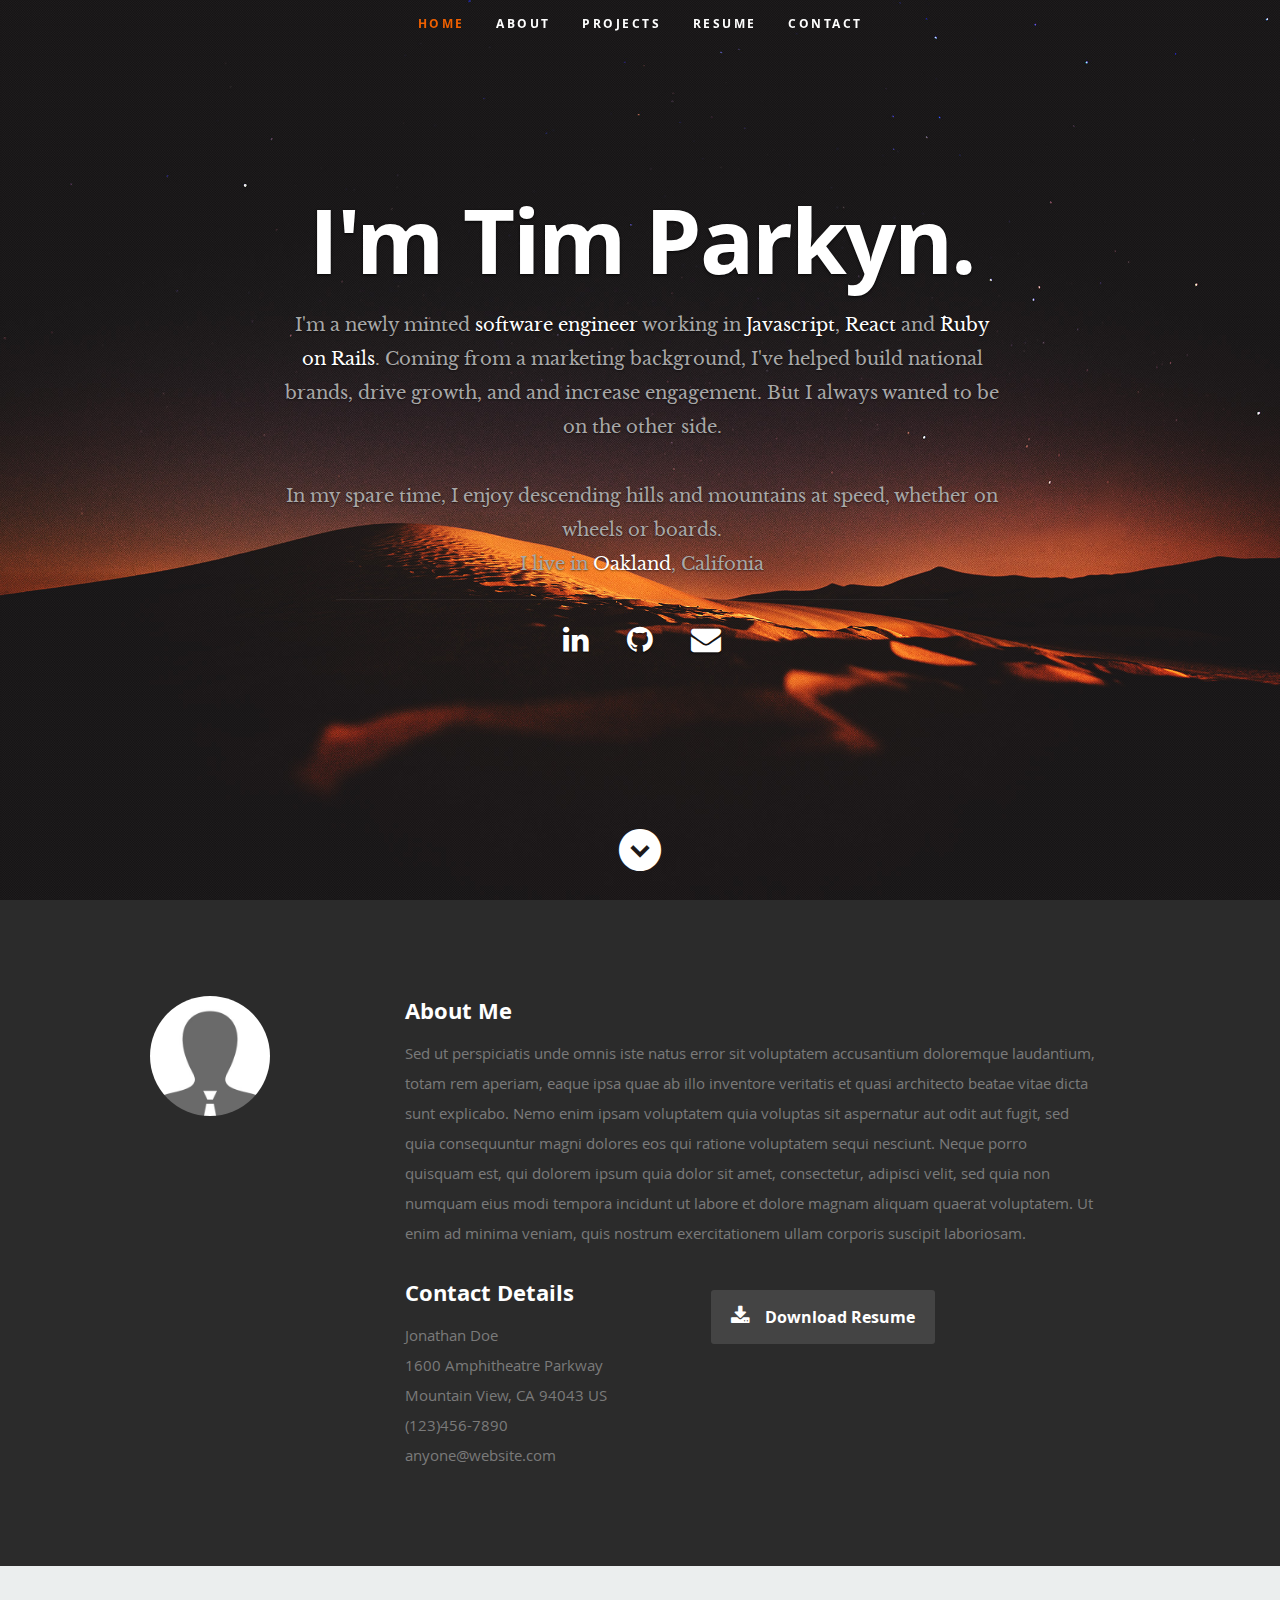
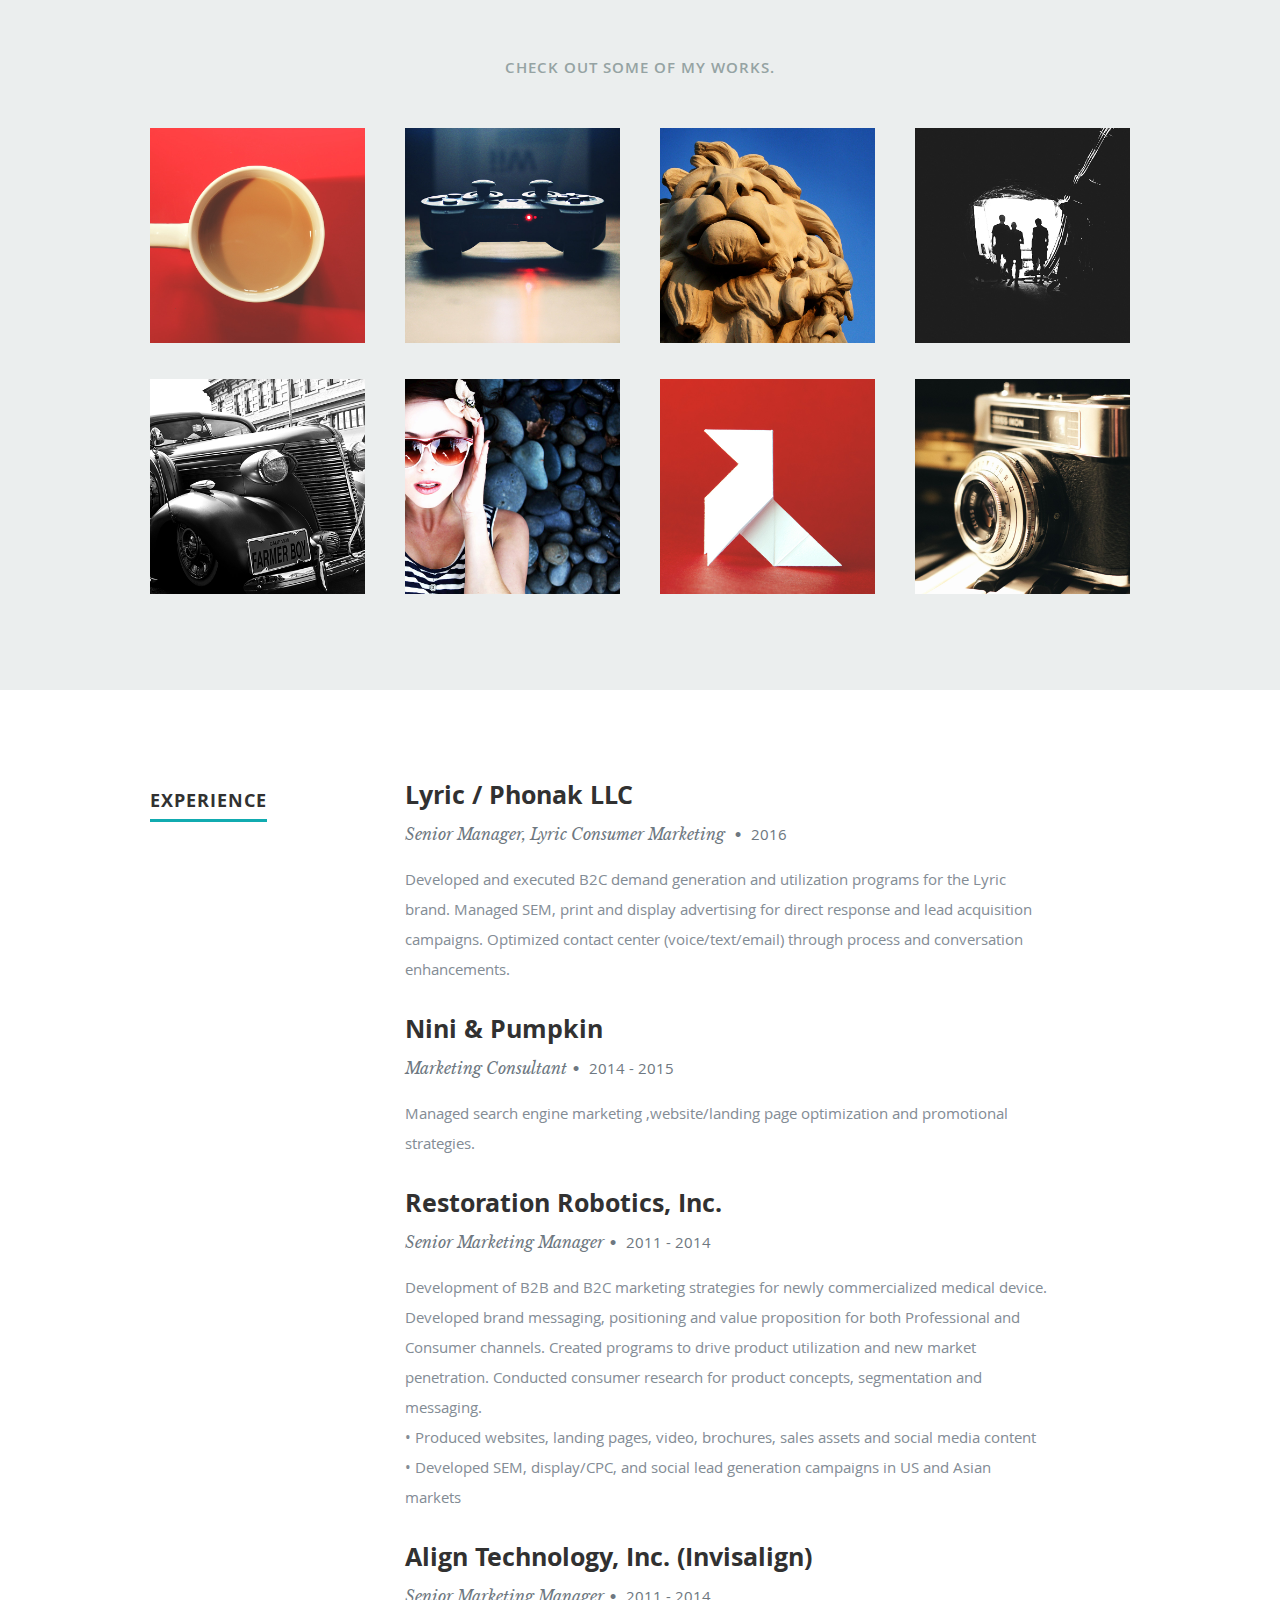
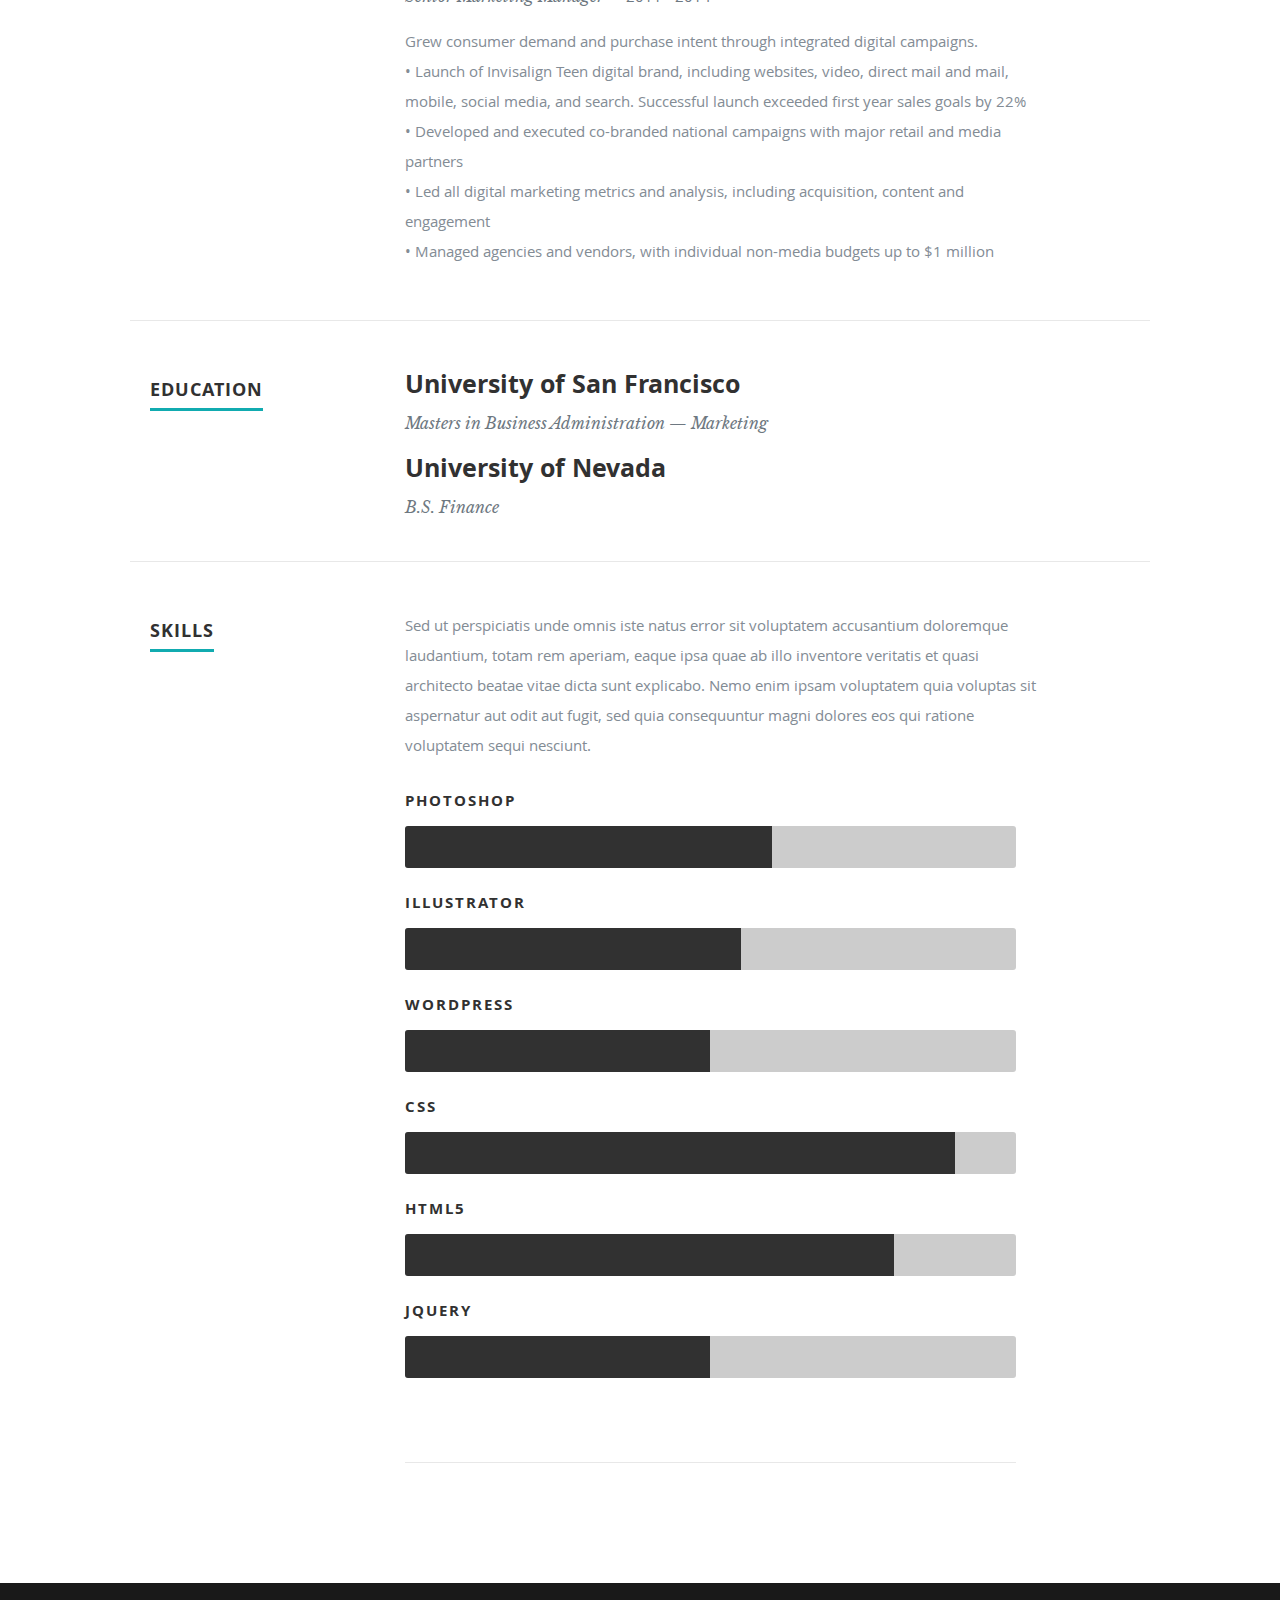
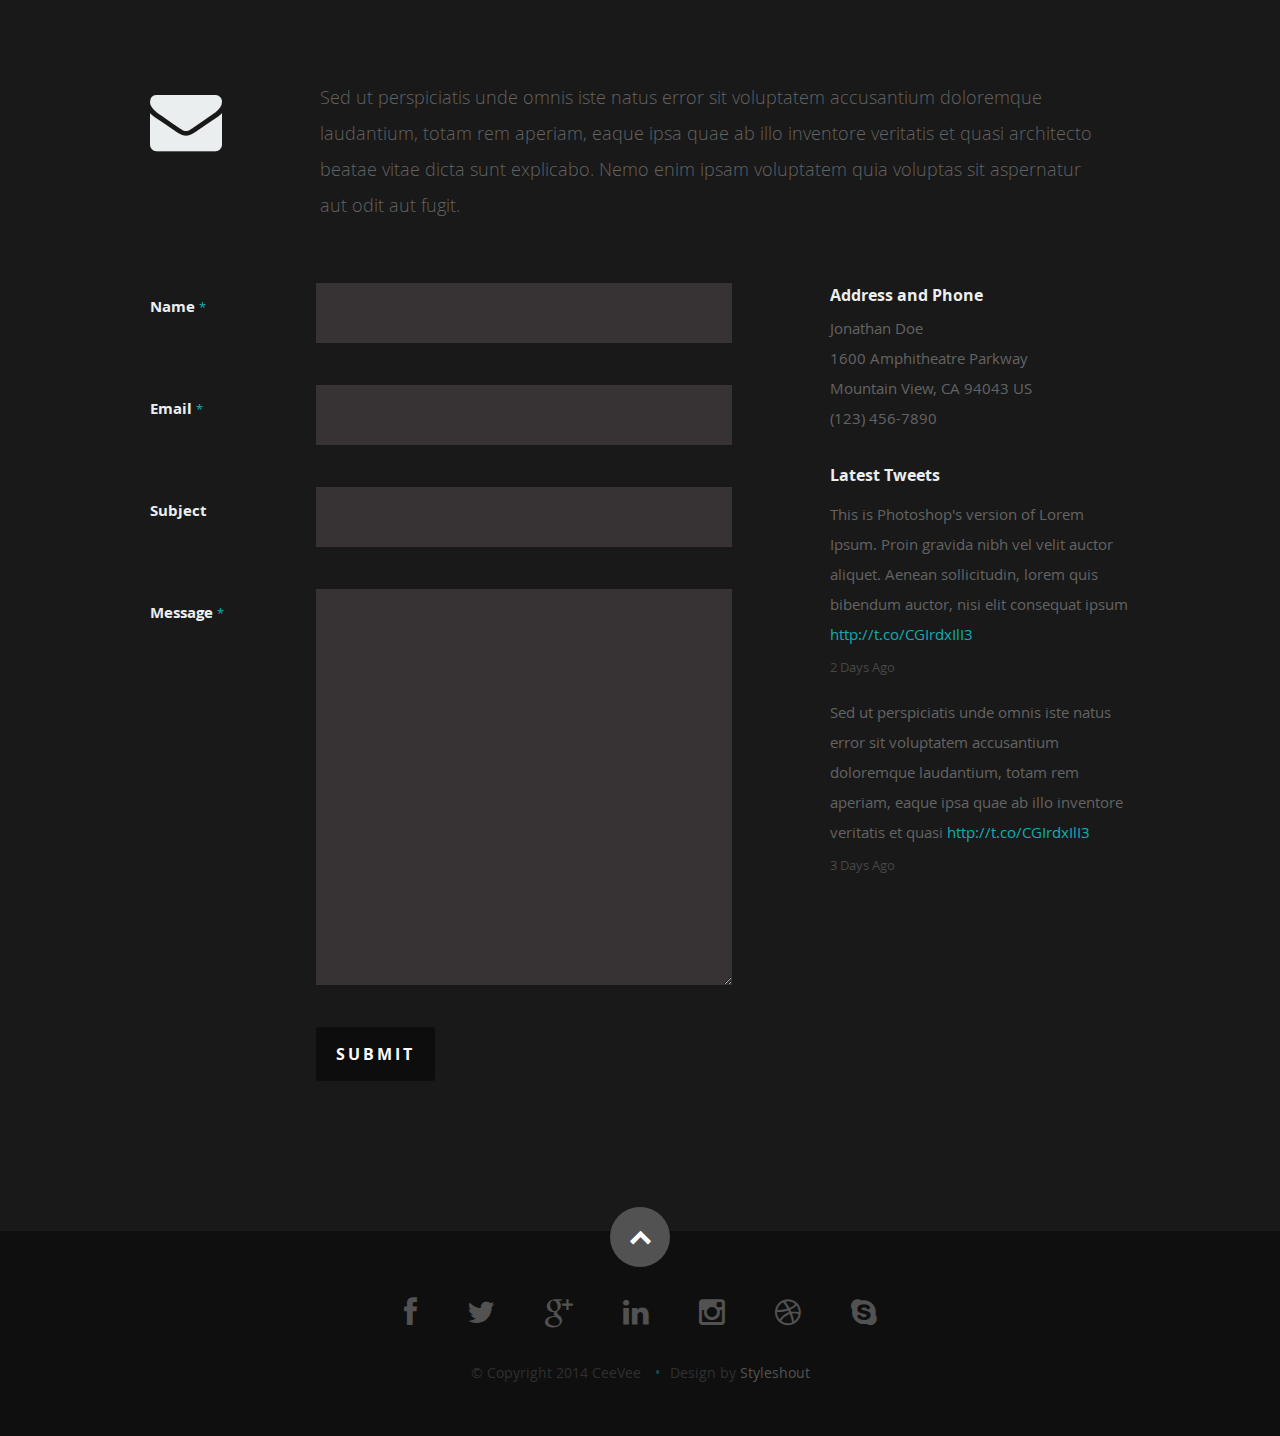
==== index.html @ f26896a5 "Initial Commit" ====
<!DOCTYPE html>
<!--[if lt IE 8 ]><html class="no-js ie ie7" lang="en"> <![endif]-->
<!--[if IE 8 ]><html class="no-js ie ie8" lang="en"> <![endif]-->
<!--[if (gte IE 8)|!(IE)]><!--><html class="no-js" lang="en"> <!--<![endif]-->
<head>

   <!--- Basic Page Needs
   ================================================== -->
   <meta charset="utf-8">
	<title>Tim Parkyn: Software Engineer</title>
	<meta name="description" content="">
	<meta name="author" content="">

   <!-- Mobile Specific Metas
   ================================================== -->
	<meta name="viewport" content="width=device-width, initial-scale=1, maximum-scale=1">

	<!-- CSS
    ================================================== -->
   <link rel="stylesheet" href="css/default.css">
	<link rel="stylesheet" href="css/layout.css">
   <link rel="stylesheet" href="css/media-queries.css">
   <link rel="stylesheet" href="css/magnific-popup.css">

   <!-- Script
   ================================================== -->
	<script src="js/modernizr.js"></script>

   <!-- Favicons
	================================================== -->
	<link rel="shortcut icon" href="favicon.png" >

</head>

<body>

   <!-- Header
   ================================================== -->
   <header id="home">

      <nav id="nav-wrap">

         <a class="mobile-btn" href="#nav-wrap" title="Show navigation">Show navigation</a>
	      <a class="mobile-btn" href="#" title="Hide navigation">Hide navigation</a>

         <ul id="nav" class="nav">
            <li class="current"><a class="smoothscroll" href="#home">Home</a></li>
            <li><a class="smoothscroll" href="#about">About</a></li>
            <li><a class="smoothscroll" href="#portfolio">Projects</a></li>
	         <li><a class="smoothscroll" href="#resume">Resume</a></li>
            <li><a class="smoothscroll" href="#contact">Contact</a></li>
         </ul> <!-- end #nav -->

      </nav> <!-- end #nav-wrap -->

      <div class="row banner">
         <div class="banner-text">
            <h1 class="responsive-headline">I'm Tim Parkyn.</h1>
            <h3>I'm a newly minted <span>software engineer</span> working in <span>Javascript</span>, <span>React</span> and <span>Ruby on Rails</span>. Coming from a marketing background, I've helped build
            national brands, drive growth, and and increase engagement. But I always wanted to be on the other side.<br /><br />In my spare time, I enjoy descending hills and mountains at speed, whether on wheels or boards. <br />I live in <span>Oakland</span>, Califonia</h3>
            <hr />
            <ul class="social">
               <!-- <li><a href="#"><i class="fa fa-facebook"></i></a></li>
               <li><a href="#"><i class="fa fa-twitter"></i></a></li>
               <li><a href="#"><i class="fa fa-google-plus"></i></a></li>
               <li><a href="#"><i class="fa fa-linkedin"></i></a></li>
               <li><a href="#"><i class="fa fa-instagram"></i></a></li>
               <li><a href="#"><i class="fa fa-dribbble"></i></a></li>
               <li><a href="#"><i class="fa fa-skype"></i></a></li> -->

               <li><a href="https://www.linkedin.com/in/timparkyn/"><i class="fa fa-linkedin"></i></a></li>
               <li><a href="https://github.com/timparkyn"><i class="fa fa-github"></i></a></li>
               <li><a href="mailto:timparkyn@gmail.com"><i class="fa fa-envelope"></i></a></li>

            </ul>
         </div>
      </div>

      <p class="scrolldown">
         <a class="smoothscroll" href="#about"><i class="icon-down-circle"></i></a>
      </p>

   </header> <!-- Header End -->


   <!-- About Section
   ================================================== -->
   <section id="about">

      <div class="row">

         <div class="three columns">

            <img class="profile-pic"  src="images/profilepic.jpg" alt="" />

         </div>

         <div class="nine columns main-col">

            <h2>About Me</h2>

            <p>Sed ut perspiciatis unde omnis iste natus error sit voluptatem accusantium doloremque laudantium, totam rem aperiam,
            eaque ipsa quae ab illo inventore veritatis et quasi architecto beatae vitae dicta sunt explicabo. Nemo enim ipsam
            voluptatem quia voluptas sit aspernatur aut odit aut fugit, sed quia consequuntur magni dolores eos qui ratione
            voluptatem sequi nesciunt. Neque porro quisquam est, qui dolorem ipsum quia dolor sit amet, consectetur, adipisci velit,
            sed quia non numquam eius modi tempora incidunt ut labore et dolore magnam aliquam quaerat voluptatem.
            Ut enim ad minima veniam, quis nostrum exercitationem ullam corporis suscipit laboriosam.
            </p>

            <div class="row">

               <div class="columns contact-details">

                  <h2>Contact Details</h2>
                  <p class="address">
						   <span>Jonathan Doe</span><br>
						   <span>1600 Amphitheatre Parkway<br>
						         Mountain View, CA 94043 US
                     </span><br>
						   <span>(123)456-7890</span><br>
                     <span>anyone@website.com</span>
					   </p>

               </div>

               <div class="columns download">
                  <p>
                     <a href="#" class="button"><i class="fa fa-download"></i>Download Resume</a>
                  </p>
               </div>

            </div> <!-- end row -->

         </div> <!-- end .main-col -->

      </div>

   </section> <!-- About Section End-->

   <!-- Portfolio Section
   ================================================== -->
   <section id="portfolio">

      <div class="row">

         <div class="twelve columns collapsed">

            <h1>Check Out Some of My Works.</h1>

            <!-- portfolio-wrapper -->
            <div id="portfolio-wrapper" class="bgrid-quarters s-bgrid-thirds cf">

          	   <div class="columns portfolio-item">
                  <div class="item-wrap">

                     <a href="#modal-01" title="">
                        <img alt="" src="images/portfolio/coffee.jpg">
                        <div class="overlay">
                           <div class="portfolio-item-meta">
          					      <h5>Coffee</h5>
                              <p>Illustrration</p>
          					   </div>
                        </div>
                        <div class="link-icon"><i class="icon-plus"></i></div>
                     </a>

                  </div>
          		</div> <!-- item end -->

               <div class="columns portfolio-item">
                  <div class="item-wrap">

                     <a href="#modal-02" title="">
                        <img alt="" src="images/portfolio/console.jpg">
                        <div class="overlay">
                           <div class="portfolio-item-meta">
          					      <h5>Console</h5>
                              <p>Web Development</p>
          					   </div>
                        </div>
                        <div class="link-icon"><i class="icon-plus"></i></div>
                     </a>

                  </div>
          		</div> <!-- item end -->

               <div class="columns portfolio-item">
                  <div class="item-wrap">

                     <a href="#modal-03" title="">
                        <img alt="" src="images/portfolio/judah.jpg">
                        <div class="overlay">
                           <div class="portfolio-item-meta">
          					      <h5>Judah</h5>
                              <p>Webdesign</p>
          					   </div>
                        </div>
                        <div class="link-icon"><i class="icon-plus"></i></div>
                     </a>

                  </div>
          		</div> <!-- item end -->

               <div class="columns portfolio-item">
                  <div class="item-wrap">

                     <a href="#modal-04" title="">
                        <img alt="" src="images/portfolio/into-the-light.jpg">
                        <div class="overlay">
                           <div class="portfolio-item-meta">
          					      <h5>Into The Light</h5>
                              <p>Photography</p>
          					   </div>
                        </div>
                        <div class="link-icon"><i class="icon-plus"></i></div>
                     </a>

                  </div>
          		</div> <!-- item end -->

               <div class="columns portfolio-item">
                  <div class="item-wrap">

                     <a href="#modal-05" title="">
                        <img alt="" src="images/portfolio/farmerboy.jpg">
                        <div class="overlay">
                           <div class="portfolio-item-meta">
          					      <h5>Farmer Boy</h5>
                              <p>Branding</p>
          					   </div>
                        </div>
                        <div class="link-icon"><i class="icon-plus"></i></div>
                     </a>

                  </div>
          		</div> <!-- item end -->

               <div class="columns portfolio-item">
                  <div class="item-wrap">

                     <a href="#modal-06" title="">
                        <img alt="" src="images/portfolio/girl.jpg">
                        <div class="overlay">
                           <div class="portfolio-item-meta">
          					      <h5>Girl</h5>
                              <p>Photography</p>
          					   </div>
                        </div>
                        <div class="link-icon"><i class="icon-plus"></i></div>
                     </a>

                  </div>
          		</div> <!-- item end -->

               <div class="columns portfolio-item">
                  <div class="item-wrap">

                     <a href="#modal-07" title="">
                        <img alt="" src="images/portfolio/origami.jpg">
                        <div class="overlay">
                           <div class="portfolio-item-meta">
          					      <h5>Origami</h5>
                              <p>Illustrration</p>
          					   </div>
                        </div>
                        <div class="link-icon"><i class="icon-plus"></i></div>
                     </a>

                  </div>
          		</div> <!-- item end -->

               <div class="columns portfolio-item">
                  <div class="item-wrap">

                     <a href="#modal-08" title="">
                        <img alt="" src="images/portfolio/retrocam.jpg">
                        <div class="overlay">
                           <div class="portfolio-item-meta">
          					      <h5>Retrocam</h5>
                              <p>Web Development</p>
          					   </div>
                        </div>
                        <div class="link-icon"><i class="icon-plus"></i></div>
                     </a>

                  </div>
          		</div>  <!-- item end -->

            </div> <!-- portfolio-wrapper end -->

         </div> <!-- twelve columns end -->


         <!-- Modal Popup
	      --------------------------------------------------------------- -->

         <div id="modal-01" class="popup-modal mfp-hide">

		      <img class="scale-with-grid" src="images/portfolio/modals/powfiner.jpg" alt="" />

		      <div class="description-box">
			      <h4>Coffee Cup</h4>
			      <p>Proin gravida nibh vel velit auctor aliquet. Aenean sollicitudin, lorem quis bibendum auctor, nisi elit consequat ipsum, nec sagittis sem nibh id elit.</p>
               <span class="categories"><i class="fa fa-tag"></i>Branding, Webdesign</span>
		      </div>

            <div class="link-box">
               <a href="http://www.behance.net">Details</a>
		         <a class="popup-modal-dismiss">Close</a>
            </div>

	      </div><!-- modal-01 End -->

         <div id="modal-02" class="popup-modal mfp-hide">

		      <img class="scale-with-grid" src="images/portfolio/modals/m-console.jpg" alt="" />

		      <div class="description-box">
			      <h4>Console</h4>
			      <p>Proin gravida nibh vel velit auctor aliquet. Aenean sollicitudin, lorem quis bibendum auctor, nisi elit consequat ipsum, nec sagittis sem nibh id elit.</p>
               <span class="categories"><i class="fa fa-tag"></i>Branding, Web Development</span>
		      </div>

            <div class="link-box">
               <a href="http://www.behance.net">Details</a>
		         <a class="popup-modal-dismiss">Close</a>
            </div>

	      </div><!-- modal-02 End -->

         <div id="modal-03" class="popup-modal mfp-hide">

		      <img class="scale-with-grid" src="images/portfolio/modals/m-judah.jpg" alt="" />

		      <div class="description-box">
			      <h4>Judah</h4>
			      <p>Proin gravida nibh vel velit auctor aliquet. Aenean sollicitudin, lorem quis bibendum auctor, nisi elit consequat ipsum, nec sagittis sem nibh id elit.</p>
               <span class="categories"><i class="fa fa-tag"></i>Branding</span>
		      </div>

            <div class="link-box">
               <a href="http://www.behance.net">Details</a>
		         <a class="popup-modal-dismiss">Close</a>
            </div>

	      </div><!-- modal-03 End -->

         <div id="modal-04" class="popup-modal mfp-hide">

		      <img class="scale-with-grid" src="images/portfolio/modals/m-intothelight.jpg" alt="" />

		      <div class="description-box">
			      <h4>Into the Light</h4>
			      <p>Proin gravida nibh vel velit auctor aliquet. Aenean sollicitudin, lorem quis bibendum auctor, nisi elit consequat ipsum, nec sagittis sem nibh id elit.</p>
               <span class="categories"><i class="fa fa-tag"></i>Photography</span>
		      </div>

            <div class="link-box">
               <a href="http://www.behance.net">Details</a>
		         <a class="popup-modal-dismiss">Close</a>
            </div>

	      </div><!-- modal-04 End -->

         <div id="modal-05" class="popup-modal mfp-hide">

		      <img class="scale-with-grid" src="images/portfolio/modals/m-farmerboy.jpg" alt="" />

		      <div class="description-box">
			      <h4>Farmer Boy</h4>
			      <p>Proin gravida nibh vel velit auctor aliquet. Aenean sollicitudin, lorem quis bibendum auctor, nisi elit consequat ipsum, nec sagittis sem nibh id elit.</p>
               <span class="categories"><i class="fa fa-tag"></i>Branding, Webdesign</span>
		      </div>

            <div class="link-box">
               <a href="http://www.behance.net">Details</a>
		         <a class="popup-modal-dismiss">Close</a>
            </div>

	      </div><!-- modal-05 End -->

         <div id="modal-06" class="popup-modal mfp-hide">

		      <img class="scale-with-grid" src="images/portfolio/modals/m-girl.jpg" alt="" />

		      <div class="description-box">
			      <h4>Girl</h4>
			      <p>Proin gravida nibh vel velit auctor aliquet. Aenean sollicitudin, lorem quis bibendum auctor, nisi elit consequat ipsum, nec sagittis sem nibh id elit.</p>
               <span class="categories"><i class="fa fa-tag"></i>Photography</span>
		      </div>

            <div class="link-box">
               <a href="http://www.behance.net">Details</a>
		         <a class="popup-modal-dismiss">Close</a>
            </div>

	      </div><!-- modal-06 End -->

         <div id="modal-07" class="popup-modal mfp-hide">

		      <img class="scale-with-grid" src="images/portfolio/modals/m-origami.jpg" alt="" />

		      <div class="description-box">
			      <h4>Origami</h4>
			      <p>Proin gravida nibh vel velit auctor aliquet. Aenean sollicitudin, lorem quis bibendum auctor, nisi elit consequat ipsum, nec sagittis sem nibh id elit.</p>
               <span class="categories"><i class="fa fa-tag"></i>Branding, Illustration</span>
		      </div>

            <div class="link-box">
               <a href="http://www.behance.net">Details</a>
		         <a class="popup-modal-dismiss">Close</a>
            </div>

	      </div><!-- modal-07 End -->

         <div id="modal-08" class="popup-modal mfp-hide">

		      <img class="scale-with-grid" src="images/portfolio/modals/m-retrocam.jpg" alt="" />

		      <div class="description-box">
			      <h4>Retrocam</h4>
			      <p>Proin gravida nibh vel velit auctor aliquet. Aenean sollicitudin, lorem quis bibendum auctor, nisi elit consequat ipsum, nec sagittis sem nibh id elit.</p>
               <span class="categories"><i class="fa fa-tag"></i>Webdesign, Photography</span>
		      </div>

            <div class="link-box">
               <a href="http://www.behance.net">Details</a>
		         <a class="popup-modal-dismiss">Close</a>
            </div>

	      </div><!-- modal-01 End -->


      </div> <!-- row End -->

   </section> <!-- Portfolio Section End-->



   <!-- Resume Section
   ================================================== -->
   <section id="resume">


      <!-- Work
      ----------------------------------------------- -->
      <div class="row work">

         <div class="three columns header-col">
            <h1><span>Experience</span></h1>
         </div>

         <div class="nine columns main-col">

            <div class="row item">

               <div class="twelve columns">

                  <h3>Lyric / Phonak LLC</h3>
                  <p class="info">Senior Manager, Lyric Consumer Marketing <span>&bull;</span> <em class="date">2016</em></p>

                  <p>
                  Developed and executed B2C demand generation and utilization programs for the Lyric brand. Managed SEM, print and display advertising for direct response and lead acquisition campaigns. Optimized contact center (voice/text/email) through process and conversation enhancements.
                  </p>

               </div>

            </div> <!-- item end -->

            <div class="row item">

               <div class="twelve columns">

                  <h3>Nini & Pumpkin</h3>
                  <p class="info">Marketing Consultant<span>&bull;</span> <em class="date">2014 - 2015</em></p>

                  <p>
                  Managed search engine marketing ,website/landing page optimization and promotional strategies.
                  </p>

               </div>

            </div> <!-- item end -->

            <div class="row item">

               <div class="twelve columns">

                  <h3>Restoration Robotics, Inc.</h3>
                  <p class="info">Senior Marketing Manager<span>&bull;</span> <em class="date">2011 - 2014</em></p>

                  <p>Development of B2B and B2C marketing strategies for newly commercialized medical device. Developed brand messaging, positioning and value proposition for both Professional and Consumer channels. Created programs to drive product utilization and new market penetration. Conducted consumer research for product concepts, segmentation and messaging.
                  <br />&bull; Produced websites, landing pages, video, brochures, sales assets and social media content
                  <br />&bull; Developed SEM, display/CPC, and social lead generation campaigns in US and Asian markets

               </div>

            </div> <!-- item end -->

            <div class="row item">

               <div class="twelve columns">

                  <h3>Align Technology, Inc. (Invisalign)</h3>
                  <p class="info">Senior Marketing Manager<span>&bull;</span> <em class="date">2011 - 2014</em></p>

                  <p>Grew consumer demand and purchase intent through integrated digital campaigns.
                    <br />&bull; Launch of Invisalign Teen digital brand, including websites, video, direct mail and mail, mobile, social media, and search. Successful launch exceeded first year sales goals by 22%
                    <br />&bull; Developed and executed co-branded national campaigns with major retail and media partners
                    <br />&bull; Led all digital marketing metrics and analysis, including acquisition, content and engagement
                    <br />&bull; Managed agencies and vendors, with individual non-media budgets up to $1 million
               </div>

            </div> <!-- item end -->

         </div> <!-- main-col end -->

      </div> <!-- End Work -->

      <!-- Education
      ----------------------------------------------- -->
      <div class="row education">

         <div class="three columns header-col">
            <h1><span>Education</span></h1>
         </div>

         <div class="nine columns main-col">

            <div class="row item">

               <div class="twelve columns">

                  <h3>University of San Francisco</h3>
                  <p class="info">Masters in Business Administration — Marketing</p>

               </div>

            </div> <!-- item end -->

            <div class="row item">

               <div class="twelve columns">

                  <h3>University of Nevada</h3>
                  <p class="info">B.S. Finance</p>

               </div>

            </div> <!-- item end -->

         </div> <!-- main-col end -->

      </div> <!-- End Education -->


      <!-- Skills
      ----------------------------------------------- -->
      <div class="row skill">

         <div class="three columns header-col">
            <h1><span>Skills</span></h1>
         </div>

         <div class="nine columns main-col">

            <p>Sed ut perspiciatis unde omnis iste natus error sit voluptatem accusantium doloremque laudantium, totam rem aperiam,
            eaque ipsa quae ab illo inventore veritatis et quasi architecto beatae vitae dicta sunt explicabo. Nemo enim ipsam
            voluptatem quia voluptas sit aspernatur aut odit aut fugit, sed quia consequuntur magni dolores eos qui ratione
            voluptatem sequi nesciunt.
            </p>

				<div class="bars">

				   <ul class="skills">
					   <li><span class="bar-expand photoshop"></span><em>Photoshop</em></li>
            <li><span class="bar-expand illustrator"></span><em>Illustrator</em></li>
						<li><span class="bar-expand wordpress"></span><em>Wordpress</em></li>
						<li><span class="bar-expand css"></span><em>CSS</em></li>
						<li><span class="bar-expand html5"></span><em>HTML5</em></li>
            <li><span class="bar-expand jquery"></span><em>jQuery</em></li>
					</ul>

				</div><!-- end skill-bars -->

			</div> <!-- main-col end -->

      </div> <!-- End skills -->





   </section> <!-- Resume Section End-->







   <!-- Contact Section
   ================================================== -->
   <section id="contact">

         <div class="row section-head">

            <div class="two columns header-col">

               <h1><span>Get In Touch.</span></h1>

            </div>

            <div class="ten columns">

                  <p class="lead">Sed ut perspiciatis unde omnis iste natus error sit voluptatem accusantium doloremque laudantium, totam rem aperiam,
                  eaque ipsa quae ab illo inventore veritatis et quasi architecto beatae vitae dicta sunt explicabo. Nemo enim ipsam
                  voluptatem quia voluptas sit aspernatur aut odit aut fugit.
                  </p>

            </div>

         </div>

         <div class="row">

            <div class="eight columns">

               <!-- form -->
               <form action="" method="post" id="contactForm" name="contactForm">
					<fieldset>

                  <div>
						   <label for="contactName">Name <span class="required">*</span></label>
						   <input type="text" value="" size="35" id="contactName" name="contactName">
                  </div>

                  <div>
						   <label for="contactEmail">Email <span class="required">*</span></label>
						   <input type="text" value="" size="35" id="contactEmail" name="contactEmail">
                  </div>

                  <div>
						   <label for="contactSubject">Subject</label>
						   <input type="text" value="" size="35" id="contactSubject" name="contactSubject">
                  </div>

                  <div>
                     <label for="contactMessage">Message <span class="required">*</span></label>
                     <textarea cols="50" rows="15" id="contactMessage" name="contactMessage"></textarea>
                  </div>

                  <div>
                     <button class="submit">Submit</button>
                     <span id="image-loader">
                        <img alt="" src="images/loader.gif">
                     </span>
                  </div>

					</fieldset>
				   </form> <!-- Form End -->

               <!-- contact-warning -->
               <div id="message-warning"> Error boy</div>
               <!-- contact-success -->
				   <div id="message-success">
                  <i class="fa fa-check"></i>Your message was sent, thank you!<br>
				   </div>

            </div>


            <aside class="four columns footer-widgets">

               <div class="widget widget_contact">

					   <h4>Address and Phone</h4>
					   <p class="address">
						   Jonathan Doe<br>
						   1600 Amphitheatre Parkway <br>
						   Mountain View, CA 94043 US<br>
						   <span>(123) 456-7890</span>
					   </p>

				   </div>

               <div class="widget widget_tweets">

                  <h4 class="widget-title">Latest Tweets</h4>

                  <ul id="twitter">
                     <li>
                        <span>
                        This is Photoshop's version  of Lorem Ipsum. Proin gravida nibh vel velit auctor aliquet.
                        Aenean sollicitudin, lorem quis bibendum auctor, nisi elit consequat ipsum
                        <a href="#">http://t.co/CGIrdxIlI3</a>
                        </span>
                        <b><a href="#">2 Days Ago</a></b>
                     </li>
                     <li>
                        <span>
                        Sed ut perspiciatis unde omnis iste natus error sit voluptatem accusantium doloremque laudantium, totam rem aperiam,
                        eaque ipsa quae ab illo inventore veritatis et quasi
                        <a href="#">http://t.co/CGIrdxIlI3</a>
                        </span>
                        <b><a href="#">3 Days Ago</a></b>
                     </li>
                  </ul>

		         </div>

            </aside>

      </div>

   </section> <!-- Contact Section End-->


   <!-- footer
   ================================================== -->
   <footer>

      <div class="row">

         <div class="twelve columns">

            <ul class="social-links">
               <li><a href="#"><i class="fa fa-facebook"></i></a></li>
               <li><a href="#"><i class="fa fa-twitter"></i></a></li>
               <li><a href="#"><i class="fa fa-google-plus"></i></a></li>
               <li><a href="#"><i class="fa fa-linkedin"></i></a></li>
               <li><a href="#"><i class="fa fa-instagram"></i></a></li>
               <li><a href="#"><i class="fa fa-dribbble"></i></a></li>
               <li><a href="#"><i class="fa fa-skype"></i></a></li>
            </ul>

            <ul class="copyright">
               <li>&copy; Copyright 2014 CeeVee</li>
               <li>Design by <a title="Styleshout" href="http://www.styleshout.com/">Styleshout</a></li>
            </ul>

         </div>

         <div id="go-top"><a class="smoothscroll" title="Back to Top" href="#home"><i class="icon-up-open"></i></a></div>

      </div>

   </footer> <!-- Footer End-->

   <!-- Java Script
   ================================================== -->
   <script src="http://ajax.googleapis.com/ajax/libs/jquery/1.10.2/jquery.min.js"></script>
   <script>window.jQuery || document.write('<script src="js/jquery-1.10.2.min.js"><\/script>')</script>
   <script type="text/javascript" src="js/jquery-migrate-1.2.1.min.js"></script>

   <script src="js/jquery.flexslider.js"></script>
   <script src="js/waypoints.js"></script>
   <script src="js/jquery.fittext.js"></script>
   <script src="js/magnific-popup.js"></script>
   <script src="js/init.js"></script>

</body>

</html>
---- css/default.css ----
/*
=====================================================================
*   Ceevee v1.0 Default Stylesheet
*   url: styleshout.com
*   03-17-2014
=====================================================================

TOC:
a. Webfonts and Icon fonts
b. Reset
c. Default Styles
   1. Basic
   2. Typography
   3. Links
   4. Images
   5. Buttons
   6. Forms
d. Grid
e. Others
   1. Clearing
   2. Misc

=====================================================================  */

/* ------------------------------------------------------------------ */
/* a. Webfonts and Icon fonts
 ------------------------------------------------------------------ */

@import url("fonts.css");
@import url("fontello/css/fontello.css");
@import url("font-awesome/css/font-awesome.min.css");

/* ------------------------------------------------------------------
/* b. Reset
      Adapted from:
      Normalize.css - https://github.com/necolas/normalize.css/
      HTML5 Doctor Reset - html5doctor.com/html-5-reset-stylesheet/
/* ------------------------------------------------------------------ */

html, body, div, span, object, iframe,
h1, h2, h3, h4, h5, h6, p, blockquote, pre,
abbr, address, cite, code,
del, dfn, em, img, ins, kbd, q, samp,
small, strong, sub, sup, var,
b, i,
dl, dt, dd, ol, ul, li,
fieldset, form, label, legend,
table, caption, tbody, tfoot, thead, tr, th, td,
article, aside, canvas, details, figcaption, figure,
footer, header, hgroup, menu, nav, section, summary,
time, mark, audio, video {
   margin: 0;
   padding: 0;
   border: 0;
   outline: 0;
   font-size: 100%;
   vertical-align: baseline;
   background: transparent;
}

article,aside,details,figcaption,figure,
footer,header,hgroup,menu,nav,section {
   display: block;
}

audio,
canvas,
video {
   display: inline-block;
}

audio:not([controls]) {
   display: none;
   height: 0;
}

[hidden] { display: none; }

code, kbd, pre, samp {
   font-family: monospace, serif;
   font-size: 1em;
}

pre {
   white-space: pre;
   white-space: pre-wrap;
   word-wrap: break-word;
}

blockquote, q { quotes: &#8220 &#8220; }

blockquote:before, blockquote:after,
q:before, q:after {
   content: '';
   content: none;
}

ins {
   background-color: #ff9;
   color: #000;
   text-decoration: none;
}

mark {
   background-color: #A7F4F6;
   color: #555;
}

del { text-decoration: line-through; }

abbr[title], dfn[title] {
   border-bottom: 1px dotted;
   cursor: help;
}

table {
   border-collapse: collapse;
   border-spacing: 0;
}


/* ------------------------------------------------------------------ */
/* c. Default and Basic Styles
      Adapted from:
      Skeleton CSS Framework - http://www.getskeleton.com/
      Typeplate Typographic Starter Kit - http://typeplate.com/
/* ------------------------------------------------------------------ */

/*  1. Basic  ------------------------------------------------------- */

*,
*:before,
*:after {
   -moz-box-sizing: border-box;
   -webkit-box-sizing: border-box;
   box-sizing: border-box;
}

html {
   font-size: 62.5%;
   -webkit-font-smoothing: antialiased;
}

body {
   background: #fff;
   font-family: 'opensans-regular', sans-serif;
   font-weight: normal;
   font-size: 15px;
   line-height: 30px;
	color: #838C95;

   -webkit-font-smoothing: antialiased; /* Fix for webkit rendering */
	-webkit-text-size-adjust: 100%;
}

/*  2. Typography
       Vertical rhythm with leading derived from 6
--------------------------------------------------------------------- */

h1, h2, h3, h4, h5, h6 {
   color: #313131;
	font-family: 'opensans-bold', sans-serif;
   font-weight: normal;
}
h1 a, h2 a, h3 a, h4 a, h5 a, h6 a { font-weight: inherit; }
h1 { font-size: 38px; line-height: 42px; margin-bottom: 12px; letter-spacing: -1px; }
h2 { font-size: 28px; line-height: 36px; margin-bottom: 6px; }
h3 { font-size: 22px; line-height: 30px; margin-bottom: 12px; }
h4 { font-size: 20px; line-height: 30px; margin-bottom: 6px; }
h5 { font-size: 18px; line-height: 30px; }
h6 { font-size: 14px; line-height: 30px; }
.subheader { }

p { margin: 0 0 30px 0; }
p img { margin: 0; }
p.lead {
   font: 19px/36px 'opensans-light', sans-serif;
   margin-bottom: 18px;
}

/* for 'em' and 'strong' tags, font-size and line-height should be same with
the body tag due to rendering problems in some browsers */
em { font: 15px/30px 'opensans-italic', sans-serif; }
strong, b { font: 15px/30px 'opensans-bold', sans-serif; }
small { font-size: 11px; line-height: inherit; }

/*	Blockquotes */
blockquote {
   margin: 30px 0px;
   padding-left: 40px;
   position: relative;
}
blockquote:before {
   content: "\201C";
   opacity: 0.45;
   font-size: 80px;
   line-height: 0px;
   margin: 0;
   font-family: arial, sans-serif;

   position: absolute;
   top:  30px;
	left: 0;
}
blockquote p {
   font-family: 'librebaskerville-italic', serif;
   padding: 0;
   font-size: 18px;
   line-height: 36px;
}
blockquote cite {
   display: block;
   font-size: 12px;
   font-style: normal;
   line-height: 18px;
}
blockquote cite:before { content: "\2014 \0020"; }
blockquote cite a,
blockquote cite a:visited { color: #8B9798; border: none }

/* ---------------------------------------------------------------------
/*  Pull Quotes Markup
/*
    <aside class="pull-quote">
		<blockquote>
			<p></p>
		</blockquote>
	 </aside>
/*
/* --------------------------------------------------------------------- */
.pull-quote {
   position: relative;
	padding: 18px 30px 18px 0px;
}
.pull-quote:before,
.pull-quote:after {
	height: 1em;
	opacity: 0.45;
	position: absolute;
	font-size: 80px;
   font-family: Arial, Sans-Serif;
}
.pull-quote:before {
	content: "\201C";
	top:  33px;
	left: 0;
}
.pull-quote:after {
	content: '\201D';
	bottom: -33px;
	right: 0;
}
.pull-quote blockquote {
   margin: 0;
}
.pull-quote blockquote:before {
   content: none;
}

/* Abbreviations */
abbr {
   font-family: 'opensans-bold', sans-serif;
	font-variant: small-caps;
	text-transform: lowercase;
   letter-spacing: .5px;
	color: gray;
}
abbr:hover { cursor: help; }

/* drop cap */
.drop-cap:first-letter {
	float: left;
	margin: 0;
	padding: 14px 6px 0 0;
	font-size: 84px;
	font-family: /* Copperplate */ 'opensans-bold', sans-serif;
   line-height: 60px;
	text-indent: 0;
	background: transparent;
	color: inherit;
}

hr { border: solid #E3E3E3; border-width: 1px 0 0; clear: both; margin: 11px 0 30px; height: 0; }


/*  3. Links  ------------------------------------------------------- */

a, a:visited {
   text-decoration: none;
   outline: 0;
   color: #11ABB0;

   -webkit-transition: color .3s ease-in-out;
   -moz-transition: color .3s ease-in-out;
   -o-transition: color .3s ease-in-out;
   transition: color .3s ease-in-out;
}
a:hover, a:focus { color: #313131; }
p a, p a:visited { line-height: inherit; }


/*  4. List  --------------------------------------------------------- */

ul, ol { margin-bottom: 24px; margin-top: 12px; }
ul { list-style: none outside; }
ol { list-style: decimal; }
ol, ul.square, ul.circle, ul.disc { margin-left: 30px; }
ul.square { list-style: square outside; }
ul.circle { list-style: circle outside; }
ul.disc { list-style: disc outside; }
ul ul, ul ol,
ol ol, ol ul { margin: 6px 0 6px 30px; }
ul ul li, ul ol li,
ol ol li, ol ul li { margin-bottom: 6px; }
li { line-height: 18px; margin-bottom: 12px; }
ul.large li { }
li p { }

/* ---------------------------------------------------------------------
/*  Stats Tab Markup

    <ul class="stats-tabs">
		<li><a href="#">[value]<b>[name]</b></a></li>
	 </ul>

    Extend this object into your markup.
/*
/* --------------------------------------------------------------------- */
.stats-tabs {
   padding: 0;
   margin: 24px 0;
}
.stats-tabs li {
	display: inline-block;
	margin: 0 10px 18px 0;
	padding: 0 10px 0 0;
	border-right: 1px solid #ccc;
}
.stats-tabs li:last-child {
	margin: 0;
	padding: 0;
	border: none;
}
.stats-tabs li a {
	display: inline-block;
	font-size: 22px;
	font-family: 'opensans-bold', sans-serif;
   border: none;
   color: #313131;
}
.stats-tabs li a:hover {
   color:#11ABB0;
}
.stats-tabs li a b {
	display: block;
	margin: 6px 0 0 0;
	font-size: 13px;
	font-family: 'opensans-regular', sans-serif;
   color: #8B9798;
}

/* definition list */
dl { margin: 12px 0; }
dt { margin: 0; color:#11ABB0; }
dd { margin: 0 0 0 20px; }

/* Lining Definition Style Markup */
.lining dt,
.lining dd {
	display: inline;
	margin: 0;
}
.lining dt + dt:before,
.lining dd + dt:before {
	content: "\A";
	white-space: pre;
}
.lining dd + dd:before {
	content: ", ";
}
.lining dd:before {
	content: ": ";
	margin-left: -0.2em;
}

/* Dictionary Definition Style Markup */
.dictionary-style dt {
	display: inline;
	counter-reset: definitions;
}
.dictionary-style dt + dt:before {
	content: ", ";
	margin-left: -0.2em;
}
.dictionary-style dd {
	display: block;
	counter-increment: definitions;
}
.dictionary-style dd:before {
	content: counter(definitions, decimal) ". ";
}

/* Pagination */
.pagination {
   margin: 36px auto;
   text-align: center;
}
.pagination ul li {
   display: inline-block;
   margin: 0;
   padding: 0;
}
.pagination .page-numbers {
   font: 15px/18px 'opensans-bold', sans-serif;
   display: inline-block;
   padding: 6px 10px;
   margin-right: 3px;
   margin-bottom: 6px;
	color: #6E757C;
	background-color: #E6E8EB;

	-webkit-transition: all 200ms ease-in-out;
	-moz-transition: all 200ms ease-in-out;
	-o-transition: all 200ms ease-in-out;
	-ms-transition: all 200ms ease-in-out;
	transition: all 200ms ease-in-out;

   -moz-border-radius: 3px;
   -webkit-border-radius: 3px;
   -khtml-border-radius: 3px;
	border-radius: 3px;
}
.pagination .page-numbers:hover {
   background: #838A91;
   color: #fff;
}
.pagination .current,
.pagination .current:hover {
   background-color: #11ABB0;
   color: #fff;
}
.pagination .inactive,
.pagination .inactive:hover {
   background-color: #E6E8EB;
	color: #A9ADB2;
}
.pagination .prev, .pagination .next {}

/*  5. Images  --------------------------------------------------------- */

img {
   max-width: 100%;
   height: auto;
}
img.pull-right { margin: 12px 0px 0px 18px; }
img.pull-left { margin: 12px 18px 0px 0px; }

/*  6. Buttons  --------------------------------------------------------- */

.button,
.button:visited,
button,
input[type="submit"],
input[type="reset"],
input[type="button"] {
   font: 16px/30px 'opensans-bold', sans-serif;
   background: #11ABB0;
   display: inline-block;
	text-decoration: none;
   letter-spacing: 0;
   color: #fff;
	padding: 12px 20px;
	margin-bottom: 18px;
   border: none;
   cursor: pointer;
   height: auto;

   -webkit-transition: all .2s ease-in-out;
	-moz-transition: all .2s ease-in-out;
	-o-transition: all .2s ease-in-out;
	-ms-transition: all .2s ease-in-out;
	transition: all .2s ease-in-out;

   -moz-border-radius: 3px;
   -webkit-border-radius: 3px;
   -khtml-border-radius: 3px;
   border-radius: 3px;
}

.button:hover,
button:hover,
input[type="submit"]:hover,
input[type="reset"]:hover,
input[type="button"]:hover {
   background: #3d4145;
   color: #fff;
}

.button:active,
button:active,
input[type="submit"]:active,
input[type="reset"]:active,
input[type="button"]:active {
   background: #3d4145;
   color: #fff;
}

.button.full-width,
button.full-width,
input[type="submit"].full-width,
input[type="reset"].full-width,
input[type="button"].full-width {
	width: 100%;
	padding-left: 0 !important;
	padding-right: 0 !important;
	text-align: center;
}

/* Fix for odd Mozilla border & padding issues */
button::-moz-focus-inner,
input::-moz-focus-inner {
    border: 0;
    padding: 0;
}


/*  7. Forms  --------------------------------------------------------- */

form { margin-bottom: 24px; }
fieldset { margin-bottom: 24px; }

input[type="text"],
input[type="password"],
input[type="email"],
textarea,
select {
   display: block;
   padding: 18px 15px;
   margin: 0 0 24px 0;
   border: 0;
   outline: none;
   vertical-align: middle;
   min-width: 225px;
	max-width: 100%;
   font-size: 15px;
   line-height: 24px;
	color: #647373;
	background: #D3D9D9;

}

/* select { padding: 0;
   width: 220px;
   } */

input[type="text"]:focus,
input[type="password"]:focus,
input[type="email"]:focus,
textarea:focus {
   color: #B3B7BC;
	background-color: #3d4145;
}

textarea { min-height: 220px; }

label,
legend {
   font: 16px/24px 'opensans-bold', sans-serif;
	margin: 12px 0;
   color: #3d4145;
   display: block;
}
label span,
legend span {
	color: #8B9798;
   font: 14px/24px 'opensans-regular', sans-serif;
}

input[type="checkbox"],
input[type="radio"] {
    font-size: 15px;
    color: #737373;
}

input[type="checkbox"] { display: inline; }

/* ------------------------------------------------------------------ */
/* d. Grid
---------------------------------------------------------------------
   gutter = 40px.
/* ------------------------------------------------------------------ */

/* default
--------------------------------------------------------------- */
.row {
   width: 96%;
   max-width: 1020px;
   margin: 0 auto;
}
/* fixed width for IE8 */
.ie .row { width: 1000px ; }

.narrow .row { max-width: 980px; }

.row .row { width: auto; max-width: none; margin: 0 -20px; }

/* row clearing */
.row:before,
.row:after {
    content: " ";
    display: table;
}
.row:after {
    clear: both;
}

.column, .columns {
   position: relative;
   padding: 0 20px;
   min-height: 1px;
   float: left;
}
.column.centered, .columns.centered  {
    float: none;
    margin: 0 auto;
}

/* removed gutters */
.row.collapsed > .column,
.row.collapsed > .columns,
.column.collapsed, .columns.collapsed  { padding: 0; }

[class*="column"] + [class*="column"]:last-child { float: right; }
[class*="column"] + [class*="column"].end { float: right; }

/* column widths */
.row .one         { width: 8.33333%; }
.row .two         { width: 16.66667%; }
.row .three       { width: 25%; }
.row .four        { width: 33.33333%; }
.row .five        { width: 41.66667%; }
.row .six         { width: 50%; }
.row .seven       { width: 58.33333%; }
.row .eight       { width: 66.66667%; }
.row .nine        { width: 75%; }
.row .ten         { width: 83.33333%; }
.row .eleven      { width: 91.66667%; }
.row .twelve      { width: 100%; }

/* Offsets */
.row .offset-1    { margin-left: 8.33333%; }
.row .offset-2    { margin-left: 16.66667%; }
.row .offset-3    { margin-left: 25%; }
.row .offset-4    { margin-left: 33.33333%; }
.row .offset-5    { margin-left: 41.66667%; }
.row .offset-6    { margin-left: 50%; }
.row .offset-7    { margin-left: 58.33333%; }
.row .offset-8    { margin-left: 66.66667%; }
.row .offset-9    { margin-left: 75%; }
.row .offset-10   { margin-left: 83.33333%; }
.row .offset-11   { margin-left: 91.66667%; }

/* Push/Pull */
.row .push-1      { left: 8.33333%; }
.row .pull-1      { right: 8.33333%; }
.row .push-2      { left: 16.66667%; 	}
.row .pull-2      { right: 16.66667%; }
.row .push-3      { left: 25%; }
.row .pull-3      { right: 25%;	}
.row .push-4      { left: 33.33333%; }
.row .pull-4      { right: 33.33333%; }
.row .push-5      { left: 41.66667%; }
.row .pull-5      { right: 41.66667%; }
.row .push-6      { left: 50%; }
.row .pull-6      { right: 50%; }
.row .push-7      { left: 58.33333%; }
.row .pull-7      { right: 58.33333%; }
.row .push-8      { left: 66.66667%; 	}
.row .pull-8      { right: 66.66667%; }
.row .push-9      { left: 75%; }
.row .pull-9      { right: 75%; }
.row .push-10     { left: 83.33333%; }
.row .pull-10     { right: 83.33333%; }
.row .push-11     { left: 91.66667%; }
.row .pull-11     { right: 91.66667%; }

/* block grids
--------------------------------------------------------------------- */
.bgrid-sixths [class*="column"]   { width: 16.66667%; }
.bgrid-quarters [class*="column"] { width: 25%; }
.bgrid-thirds [class*="column"]   { width: 33.33333%; }
.bgrid-halves [class*="column"]   { width: 50%; }

[class*="bgrid"] [class*="column"] + [class*="column"]:last-child { float: left; }

/* Left clearing for block grid columns - columns that changes width in
different screen sizes. Allows columns with different heights to align
properly.
--------------------------------------------------------------------- */
.first { clear: left; }   /* first column in default screen */
.s-first { clear: none; } /* first column in smaller screens */

/* smaller screens
--------------------------------------------------------------- */
@media only screen and (max-width: 900px) {

   /* block grids on small screens */
   .s-bgrid-sixths [class*="column"]   { width: 16.66667%; }
   .s-bgrid-quarters [class*="column"] { width: 25%; }
   .s-bgrid-thirds [class*="column"]   { width: 33.33333%; }
   .s-bgrid-halves [class*="column"]   { width: 50%; }

   /* block grids left clearing */
   .first { clear: none; }
   .s-first { clear: left; }

}

/* mobile wide/smaller tablets
--------------------------------------------------------------- */
@media only screen and (max-width: 767px) {

   .row {
	   width: 460px;
	   margin: 0 auto;
      padding: 0;
	}
   .column, .columns {
	   width: auto !important;
	   float: none;
	   margin-left: 0;
	   margin-right: 0;
      padding: 0 30px;
   }
   .row .row { width: auto; max-width: none; margin: 0 -30px; }

   [class*="column"] + [class*="column"]:last-child { float: none; }
   [class*="bgrid"] [class*="column"] + [class*="column"]:last-child { float: none; }

   /* Offsets */
   .row .offset-1    { margin-left: 0%; }
   .row .offset-2    { margin-left: 0%; }
   .row .offset-3    { margin-left: 0%; }
   .row .offset-4    { margin-left: 0%; }
   .row .offset-5    { margin-left: 0%; }
   .row .offset-6    { margin-left: 0%; }
   .row .offset-7    { margin-left: 0%; }
   .row .offset-8    { margin-left: 0%; }
   .row .offset-9    { margin-left: 0%; }
   .row .offset-10   { margin-left: 0%; }
   .row .offset-11   { margin-left: 0%; }
}

/* mobile narrow
--------------------------------------------------------------- */
@media only screen and (max-width: 460px) {

   .row { width: auto; }

}

/* larger screens
--------------------------------------------------------------- */
@media screen and (min-width: 1200px) {

   .wide .row { max-width: 1180px; }

}

/* ------------------------------------------------------------------ */
/* e. Others
/* ------------------------------------------------------------------ */

/*  1. Clearing
    (http://nicolasgallagher.com/micro-clearfix-hack/
--------------------------------------------------------------------- */

.cf:before,
.cf:after {
    content: " ";
    display: table;
}
.cf:after {
    clear: both;
}

/*  2. Misc -------------------------------------------------------- */

.remove-bottom { margin-bottom: 0 !important; }
.half-bottom { margin-bottom: 12px !important; }
.add-bottom { margin-bottom: 24px !important; }
.no-border { border: none; }

.text-center  { text-align: center !important; }
.text-left    { text-align: left !important; }
.text-right   { text-align: right !important; }
.pull-left    { float: left !important; }
.pull-right   { float: right !important; }
.align-center {
	margin-left: auto !important;
	margin-right: auto !important;
	text-align: center !important;
}
---- css/layout.css ----
/*
=====================================================================
*   Ceevee v1.0 Layout Stylesheet
*   url: styleshout.com
*   03-18-2014
=====================================================================

   TOC:
   a. General Styles
   b. Header Styles
   c. About Section
   d. Resume Section
   e. Portfolio Section
   f. Call To Action Section
   g. Testimonials Section
   h. Contact Section
   i. Footer

===================================================================== */

/* ------------------------------------------------------------------ */
/* a. General Styles
/* ------------------------------------------------------------------ */

body { background: #0f0f0f; }

/* ------------------------------------------------------------------ */
/* b. Header Styles
/* ------------------------------------------------------------------ */

header {
   position: relative;
   height: 800px;
   min-height: 500px;
   width: 100%;
   background: #161415 url(../images/header-background.jpg) no-repeat top center;
   background-size: cover !important;
	-webkit-background-size: cover !important;
   text-align: center;
   overflow: hidden;
}

/* vertically center banner section */
header:before {
   content: '';
   display: inline-block;
   vertical-align: middle;
   height: 100%;
}
header .banner {
   display: inline-block;
   vertical-align: middle;
   margin: 0 auto;
   width: 85%;
   padding-bottom: 30px;s
   text-align: center;
}

header .banner-text { width: 100%; }
header .banner-text h1 {
   font: 90px/1.1em 'opensans-bold', sans-serif;
   color: #fff;
   letter-spacing: -2px;
   margin: 0 auto 18px auto;
   text-shadow: 0px 1px 3px rgba(0, 0, 0, .8);
}
header .banner-text h3 {
   font: 18px/1.9em 'librebaskerville-regular', serif;
   color: #A8A8A8;
   margin: 0 auto;
   width: 70%;
   text-shadow: 0px 1px 2px rgba(0, 0, 0, .5);
}
header .banner-text h3 span,
header .banner-text h3 a {
   color: #fff;
}
header .banner-text hr {
   width: 60%;
   margin: 18px auto 24px auto;
   border-color: #2F2D2E;
   border-color: rgba(150, 150, 150, .1);
}

/* header social links */
header .social {
   margin: 24px 0;
   padding: 0;
   font-size: 30px;
   text-shadow: 0px 1px 2px rgba(0, 0, 0, .8);
}
header .social li {
   display: inline-block;
   margin: 0 15px;
   padding: 0;
}
header .social li a { color: #fff; }
header .social li a:hover { color: #11ABB0; }

/* scrolldown link */
header .scrolldown a {
   position: absolute;
   bottom: 30px;
   left: 50%;
   margin-left: -29px;
   color: #fff;
   display: block;
   height: 42px;
   width: 42px;
   font-size: 42px;
   line-height: 42px;
   color: #fff;
   border-radius: 100%;

   -webkit-transition: all .3s ease-in-out;
   -moz-transition: all .3s ease-in-out;
   -o-transition: all .3s ease-in-out;
   transition: all .3s ease-in-out;
}
header .scrolldown a:hover { color: #11ABB0; }

/* primary navigation
--------------------------------------------------------------------- */
#nav-wrap ul, #nav-wrap li, #nav-wrap a {
	 margin: 0;
	 padding: 0;
	 border: none;
	 outline: none;
}

/* nav-wrap */
#nav-wrap {
   font: 12px 'opensans-bold', sans-serif;
   width: 100%;
   text-transform: uppercase;
   letter-spacing: 2.5px;
   margin: 0 auto;
   z-index: 100;
   position: fixed;
   left: 0;
   top: 0;
}
.opaque { background-color: #333; }

/* hide toggle button */
#nav-wrap > a.mobile-btn { display: none; }

ul#nav {
   min-height: 48px;
   width: auto;

   /* center align the menu */
   text-align: center;
}
ul#nav li {
   position: relative;
   list-style: none;
   height: 48px;
   display: inline-block;
}

/* Links */
ul#nav li a {

/* 8px padding top + 8px padding bottom + 32px line-height = 48px */

   display: inline-block;
   padding: 8px 13px;
   line-height: 32px;
	text-decoration: none;
   text-align: left;
   color: #fff;

	-webkit-transition: color .2s ease-in-out;
	-moz-transition: color .2s ease-in-out;
	-o-transition: color .2s ease-in-out;
	-ms-transition: color .2s ease-in-out;
	transition: color .2s ease-in-out;
}

ul#nav li a:active { background-color: transparent !important; }
ul#nav li.current a { color: #F06000; }


/* ------------------------------------------------------------------ */
/* c. About Section
/* ------------------------------------------------------------------ */

#about {
   background: #2B2B2B;
   padding-top: 96px;
   padding-bottom: 66px;
   overflow: hidden;
}

#about a, #about a:visited  { color: #fff; }
#about a:hover, #about a:focus { color: #11ABB0; }

#about h2 {
   font: 22px/30px 'opensans-bold', sans-serif;
   color: #fff;
   margin-bottom: 12px;
}
#about p {
   line-height: 30px;
   color: #7A7A7A;
}
#about .profile-pic {
   position: relative;
   width: 120px;
   height: 120px;
   border-radius: 100%;
}
#about .contact-details { width: 41.66667%; }
#about .download {
   width: 58.33333%;
   padding-top: 6px;
}
#about .main-col { padding-right: 5%; }
#about .download .button {
   margin-top: 6px;
   background: #444;
}
#about .download .button:hover {
   background: #fff;
   color: #2B2B2B;
}
#about .download .button i {
   margin-right: 15px;
   font-size: 20px;
}


/* ------------------------------------------------------------------ */
/* d. Resume Section
/* ------------------------------------------------------------------ */

#resume {
   background: #fff;
   padding-top: 90px;
   padding-bottom: 72px;
   overflow: hidden;
}

#resume a, #resume a:visited  { color: #11ABB0; }
#resume a:hover, #resume a:focus { color: #313131; }

#resume h1 {
   font: 18px/24px 'opensans-bold', sans-serif;
   text-transform: uppercase;
   letter-spacing: 1px;
}
#resume h1 span {
   border-bottom: 3px solid #11ABB0;
   padding-bottom: 6px;
}
#resume h3 {
   font: 25px/30px 'opensans-bold', sans-serif;
}

#resume .header-col { padding-top: 9px; }
#resume .main-col { padding-right: 10%; }

.education, .work, .skills {
   margin-bottom: 48px;
   padding-bottom: 24px;
   border-bottom: 1px solid #E8E8E8;
}
#resume .info {
   font: 16px/24px 'librebaskerville-italic', serif;
   color: #6E7881;
   margin-bottom: 18px;
   margin-top: 9px;
}
#resume .info span {
   margin-right: 5px;
   margin-left: 5px;
}
#resume .date {
   font: 15px/24px 'opensans-regular', sans-serif;
   margin-top: 6px;
}

/*----------------------------------------------*/
/*	Skill Bars
/*----------------------------------------------*/

.bars {
	width: 95%;
	float: left;
	padding: 0;
	text-align: left;
}
.bars .skills {
  	margin-top: 36px;
   list-style: none;
}
.bars li {
   position: relative;
  	margin-bottom: 60px;
  	background: #ccc;
  	height: 42px;
  	border-radius: 3px;
}
.bars li em {
	font: 15px 'opensans-bold', sans-serif;
   color: #313131;
	text-transform: uppercase;
   letter-spacing: 2px;
	font-weight: normal;
   position: relative;
	top: -36px;
}
.bar-expand {
   position: absolute;
   left: 0;
   top: 0;

   margin: 0;
   padding-right: 24px;
  	background: #313131;
   display: inline-block;
  	height: 42px;
   line-height: 42px;
   border-radius: 3px 0 0 3px;
}

.photoshop {
  	width: 60%;
  	-moz-animation: photoshop 2s ease;
  	-webkit-animation: photoshop 2s ease;
}
.illustrator {
  	width: 55%;
  	-moz-animation: illustrator 2s ease;
  	-webkit-animation: illustrator 2s ease;
}
.wordpress {
  	width: 50%;
  	-moz-animation: wordpress 2s ease;
  	-webkit-animation: wordpress 2s ease;
}
.css {
  	width: 90%;
  	-moz-animation: css 2s ease;
  	-webkit-animation: css 2s ease;
}
.html5 {
  	width: 80%;
  	-moz-animation: html5 2s ease;
  	-webkit-animation: html5 2s ease;
}
.jquery {
  	width: 50%;
  	-moz-animation: jquery 2s ease;
  	-webkit-animation: jquery 2s ease;
}

@-moz-keyframes photoshop {
  0%   { width: 0px;  }
  100% { width: 60%;  }
}
@-moz-keyframes illustrator {
  0%   { width: 0px;  }
  100% { width: 55%;  }
}
@-moz-keyframes wordpress {
  0%   { width: 0px;  }
  100% { width: 50%;  }
}
@-moz-keyframes css {
  0%   { width: 0px;  }
  100% { width: 90%;  }
}
@-moz-keyframes html5 {
  0%   { width: 0px;  }
  100% { width: 80%;  }
}
@-moz-keyframes jquery {
  0%   { width: 0px;  }
  100% { width: 50%;  }
}

@-webkit-keyframes photoshop {
  0%   { width: 0px;  }
  100% { width: 60%;  }
}
@-webkit-keyframes illustrator {
  0%   { width: 0px;  }
  100% { width: 55%;  }
}
@-webkit-keyframes wordpress {
  0%   { width: 0px;  }
  100% { width: 50%;  }
}
@-webkit-keyframes css {
  0%   { width: 0px;  }
  100% { width: 90%;  }
}
@-webkit-keyframes html5 {
  0%   { width: 0px;  }
  100% { width: 80%;  }
}
@-webkit-keyframes jquery {
  0%   { width: 0px;  }
  100% { width: 50%;  }
}

/* ------------------------------------------------------------------ */
/* e. Portfolio Section
/* ------------------------------------------------------------------ */

#portfolio {
   background: #ebeeee;
   padding-top: 90px;
   padding-bottom: 60px;
}
#portfolio h1 {
   font: 15px/24px 'opensans-semibold', sans-serif;
   text-transform: uppercase;
   letter-spacing: 1px;
   text-align: center;
   margin-bottom: 48px;
   color: #95A3A3;
}

/* Portfolio Content */
#portfolio-wrapper .columns { margin-bottom: 36px; }
.portfolio-item .item-wrap {
   background: #fff;
   overflow: hidden;
   position: relative;

   -webkit-transition: all 0.3s ease-in-out;
	-moz-transition: all 0.3s ease-in-out;
	-o-transition: all 0.3s ease-in-out;
	-ms-transition: all 0.3s ease-in-out;
	transition: all 0.3s ease-in-out;
}
.portfolio-item .item-wrap a {
   display: block;
   cursor: pointer;
}

/* overlay */
.portfolio-item .item-wrap .overlay {
   position: absolute;
   left: 0;
   top: 0;
   width: 100%;
   height: 100%;

	opacity: 0;
	-moz-opacity: 0;
	filter:alpha(opacity=0);

   -webkit-transition: opacity 0.3s ease-in-out;
	-moz-transition: opacity 0.3s ease-in-out;
	-o-transition: opacity 0.3s ease-in-out;
	transition: opacity 0.3s ease-in-out;

   background: url(../images/overlay-bg.png) repeat;
}
.portfolio-item .item-wrap .link-icon {
   display: block;
   color: #fff;
   height: 30px;
   width: 30px;
   font-size: 18px;
   line-height: 30px;
   text-align: center;

   opacity: 0;
	-moz-opacity: 0;
	filter:alpha(opacity=0);

   -webkit-transition: opacity 0.3s ease-in-out;
	-moz-transition: opacity 0.3s ease-in-out;
	-o-transition: opacity 0.3s ease-in-out;
	transition: opacity 0.3s ease-in-out;

   position: absolute;
   top: 50%;
   left: 50%;
   margin-left: -15px;
   margin-top: -15px;
}
.portfolio-item .item-wrap img {
   vertical-align: bottom;
}
.portfolio-item .portfolio-item-meta { padding: 18px }
.portfolio-item .portfolio-item-meta h5 {
   font: 14px/21px 'opensans-bold', sans-serif;
   color: #fff;
}
.portfolio-item .portfolio-item-meta p {
   font: 12px/18px 'opensans-light', sans-serif;
   color: #c6c7c7;
   margin-bottom: 0;
}

/* on hover */
.portfolio-item:hover .overlay {
	opacity: 1;
	-moz-opacity: 1;
	filter:alpha(opacity=100);
}
.portfolio-item:hover .link-icon {
   opacity: 1;
	-moz-opacity: 1;
	filter:alpha(opacity=100);
}

/* popup modal */
.popup-modal {
	max-width: 550px;
	background: #fff;
	position: relative;
	margin: 0 auto;
}
.popup-modal .description-box { padding: 12px 36px 18px 36px; }
.popup-modal .description-box h4 {
   font: 15px/24px 'opensans-bold', sans-serif;
	margin-bottom: 12px;
   color: #111;
}
.popup-modal .description-box p {
	font: 14px/24px 'opensans-regular', sans-serif;
   color: #A1A1A1;
   margin-bottom: 12px;
}
.popup-modal .description-box .categories {
   font: 11px/21px 'opensans-light', sans-serif;
   color: #A1A1A1;
   text-transform: uppercase;
   letter-spacing: 2px;
   display: block;
   text-align: left;
}
.popup-modal .description-box .categories i {
   margin-right: 8px;
}
.popup-modal .link-box {
   padding: 18px 36px;
   background: #111;
   text-align: left;
}
.popup-modal .link-box a {
   color: #fff;
	font: 11px/21px 'opensans-bold', sans-serif;
	text-transform: uppercase;
   letter-spacing: 3px;
   cursor: pointer;
}
.popup-modal a:hover {	color: #00CCCC; }
.popup-modal a.popup-modal-dismiss { margin-left: 24px; }


/* fadein/fadeout effect for modal popup
/* ------------------------------------------------------------------ */

/* content at start */
.mfp-fade.mfp-wrap .mfp-content .popup-modal {
   opacity: 0;
   -webkit-transition: all 200ms ease-in-out;
	-moz-transition: all 200ms ease-in-out;
	-o-transition: all 200ms ease-in-out;
	-ms-transition: all 200ms ease-in-out;
   transition: all 200ms ease-in-out;
}
/* content fadein */
.mfp-fade.mfp-wrap.mfp-ready .mfp-content .popup-modal {
   opacity: 1;
}
/* content fadeout */
.mfp-fade.mfp-wrap.mfp-removing .mfp-content .popup-modal {
   opacity: 0;
}

/* ------------------------------------------------------------------ */
/* f. Call To Action Section
/* ------------------------------------------------------------------ */

#call-to-action {
   background: #212121;
   padding-top: 66px;
   padding-bottom: 48px;
}
#call-to-action h1 {
   font: 18px/24px 'opensans-bold', sans-serif;
   text-transform: uppercase;
   letter-spacing: 3px;
   color: #fff;
}
#call-to-action h1 span { display: none; }
#call-to-action .header-col h1:before {
   font-family: 'FontAwesome';
   content: "\f0ac";
	padding-right: 10px;
	font-size: 72px;
   line-height: 72px;
   text-align: left;
   float: left;
   color: #fff;
}
#call-to-action .action {
   margin-top: 12px;
}
#call-to-action h2 {
   font: 28px/36px 'opensans-bold', sans-serif;
   color: #EBEEEE;
   margin-bottom: 6px;
}
#call-to-action h2 a {
   color: inherit;
}
#call-to-action p {
   color: #636363;
   font-size: 17px;
}
/*#
call-to-action .button {
	color:#fff;
   background: #0D0D0D;
}
*/
#call-to-action .button:hover,
#call-to-action .button:active {
   background: #FFFFFF;
   color: #0D0D0D;
}
#call-to-action p span {
	font-family: 'opensans-semibold', sans-serif;
	color: #D8D8D8;
}

/* ------------------------------------------------------------------
/* g. Testimonials
/* ------------------------------------------------------------------ */

#testimonials {
   background: #1F1F1F url(../images/testimonials-bg.jpg) no-repeat center center;
   background-size: cover !important;
	-webkit-background-size: cover !important;
   background-attachment: fixed;

   position: relative;
   min-height: 200px;
   width: 100%;
   overflow: hidden;
}
#testimonials .text-container {
   padding-top: 96px;
   padding-bottom: 66px;
}
#testimonials h1 {
   font: 18px/24px 'opensans-bold', sans-serif;
   text-transform: uppercase;
   letter-spacing: 3px;
   color: #fff;
}
#testimonials h1 span { display: none; }
#testimonials .header-col { padding-top: 9px; }
#testimonials .header-col h1:before {
   font-family: 'FontAwesome';
   content: "\f10d";
	padding-right: 10px;
	font-size: 72px;
   line-height: 72px;
   text-align: left;
   float: left;
   color: #fff;
}

/*	Blockquotes */
#testimonials blockquote {
   margin: 0 0px 30px 0px;
   padding-left: 0;
   position: relative;
   text-shadow: 0px 1px 3px rgba(0, 0, 0, 1);
}
#testimonials blockquote:before { content: none; }
#testimonials blockquote p {
   font-family: 'librebaskerville-italic', serif;
   padding: 0;
   font-size: 24px;
   line-height: 48px;
   color: #fff
}
#testimonials blockquote cite {
   display: block;
   font-size: 12px;
   font-style: normal;
   line-height: 18px;
   color: #fff;
}
#testimonials blockquote cite:before { content: "\2014 \0020"; }
#testimonials blockquote cite a,
#testimonials blockquote cite a:visited { color: #8B9798; border: none }

/* Flex Slider
/* ------------------------------------------------------------------ */

/* Reset */
.flexslider a:active,
.flexslider a:focus  { outline: none; }
.slides,
.flex-control-nav,
.flex-direction-nav { margin: 0; padding: 0; list-style: none; }
.slides li { margin: 0; padding: 0;}

/* Necessary Styles */
.flexslider {
   position: relative;
   zoom: 1;
   margin: 0;
   padding: 0;
}
.flexslider .slides { zoom: 1; }
.flexslider .slides > li { position: relative; }

/* Hide the slides before the JS is loaded. Avoids image jumping */
.flexslider .slides > li { display: none; -webkit-backface-visibility: hidden; }
/* Suggested container for slide animation setups. Can replace this with your own */
.flex-container { zoom: 1; position: relative; }

/* Clearfix for .slides */
.slides:before,
.slides:after {
   content: " ";
   display: table;
}
.slides:after {
   clear: both;
}

/* No JavaScript Fallback */
/* If you are not using another script, such as Modernizr, make sure you
 * include js that eliminates this class on page load */
.no-js .slides > li:first-child { display: block; }

/* Slider Styles */
.slides { zoom: 1; }
.slides > li {
   /*margin-right: 5px; */
   overflow: hidden;
}

/* Control Nav */
.flex-control-nav {
    width: 100%;
    position: absolute;
    bottom: -20px;
    text-align: left;
}
.flex-control-nav li {
    margin: 0 6px;
    display: inline-block;
    zoom: 1;
    *display: inline;
}
.flex-control-paging li a {
    width: 12px;
    height: 12px;
    display: block;
    background: #ddd;
    background: rgba(255, 255, 255, .3);
    cursor: pointer;
    text-indent: -9999px;
    -webkit-border-radius: 20px;
    -moz-border-radius: 20px;
    -o-border-radius: 20px;
    border-radius: 20px;
    box-shadow: inset 0 0 3px rgba(255, 255, 255, .3);
}
.flex-control-paging li a:hover {
    background: #CCC;
    background: rgba(255, 255, 255, .7);
}
.flex-control-paging li a.flex-active {
    background: #fff;
    background: rgba(255, 255, 255, .9);
    cursor: default;
}

/* ------------------------------------------------------------------ */
/* h. Contact Section
/* ------------------------------------------------------------------ */

#contact {
   background: #191919;
   padding-top: 96px;
   padding-bottom: 102px;
   color: #636363;
}
#contact .section-head { margin-bottom: 42px; }

#contact a, #contact a:visited  { color: #11ABB0; }
#contact a:hover, #contact a:focus { color: #fff; }

#contact h1 {
   font: 18px/24px 'opensans-bold', sans-serif;
   text-transform: uppercase;
   letter-spacing: 3px;
   color: #EBEEEE;
   margin-bottom: 6px;
}
#contact h1 span { display: none; }
#contact h1:before {
   font-family: 'FontAwesome';
   content: "\f0e0";
	padding-right: 10px;
	font-size: 72px;
   line-height: 72px;
   text-align: left;
   float: left;
   color: #ebeeee;
}

#contact h4 {
   font: 16px/24px 'opensans-bold', sans-serif;
   color: #EBEEEE;
   margin-bottom: 6px;
}
#contact p.lead {
   font: 18px/36px 'opensans-light', sans-serif;
   padding-right: 3%;
}
#contact .header-col { padding-top: 6px; }


/* contact form */
#contact form { margin-bottom: 30px; }
#contact label {
   font: 15px/24px 'opensans-bold', sans-serif;
   margin: 12px 0;
   color: #EBEEEE;
	display: inline-block;
	float: left;
   width: 26%;
}
#contact input,
#contact textarea,
#contact select {
   padding: 18px 20px;
	color: #eee;
	background: #373233;
	margin-bottom: 42px;
	border: 0;
	outline: none;
   font-size: 15px;
   line-height: 24px;
   width: 65%;
}
#contact input:focus,
#contact textarea:focus,
#contact select:focus {
	color: #fff;
	background-color: #11ABB0;
}
#contact button.submit {
	text-transform: uppercase;
	letter-spacing: 3px;
	color:#fff;
   background: #0D0D0D;
	border: none;
   cursor: pointer;
   height: auto;
   display: inline-block;
	border-radius: 3px;
   margin-left: 26%;
}
#contact button.submit:hover {
	color: #0D0D0D;
	background: #fff;
}
#contact span.required {
	color: #11ABB0;
	font-size: 13px;
}
#message-warning, #message-success {
   display: none;
	background: #0F0F0F;
	padding: 24px 24px;
	margin-bottom: 36px;
   width: 65%;
   margin-left: 26%;
}
#message-warning { color: #D72828; }
#message-success { color: #11ABB0; }

#message-warning i,
#message-success i {
   margin-right: 10px;
}
#image-loader {
   display: none;
   position: relative;
   left: 18px;
   top: 17px;
}


/* Twitter Feed */
#twitter {
   margin-top: 12px;
   padding: 0;
}
#twitter li {
   margin: 6px 0px 12px 0;
   line-height: 30px;
}
#twitter li span {
   display: block;
}
#twitter li b a {
   font: 13px/36px 'opensans-regular', Sans-serif;
   color: #474747 !important;
   border: none;
}


/* ------------------------------------------------------------------ */
/* i. Footer
/* ------------------------------------------------------------------ */

footer {
   padding-top: 48px;
   margin-bottom: 48px;
   color: #303030;
   font-size: 14px;
   text-align: center;
   position: relative;
}

footer a, footer a:visited { color: #525252; }
footer a:hover, footer a:focus { color: #fff; }

/* copyright */
footer .copyright {
    margin: 0;
    padding: 0;
 }
footer .copyright li {
    display: inline-block;
    margin: 0;
    padding: 0;
    line-height: 24px;
}
.ie footer .copyright li {
   display: inline;
}
footer .copyright li:before {
    content: "\2022";
    padding-left: 10px;
    padding-right: 10px;
    color: #095153;
}
footer .copyright  li:first-child:before {
    display: none;
}

/* social links */
footer .social-links {
   margin: 18px 0 30px 0;
   padding: 0;
   font-size: 30px;
}
footer .social-links li {
    display: inline-block;
    margin: 0;
    padding: 0;
    margin-left: 42px;
    color: #F06000;
}

footer .social-links li:first-child { margin-left: 0; }

/* Go To Top Button */
#go-top {
	position: absolute;
	top: -24px;
   left: 50%;
   margin-left: -30px;
}
#go-top a {
	text-decoration: none;
	border: 0 none;
	display: block;
	width: 60px;
	height: 60px;
	background-color: #525252;

	-webkit-transition: all 0.2s ease-in-out;
   -moz-transition: all 0.2s ease-in-out;
   -o-transition: all 0.2s ease-in-out;
   -ms-transition: all 0.2s ease-in-out;
   transition: all 0.2s ease-in-out;

   color: #fff;
   font-size: 21px;
   line-height: 60px;
 	border-radius: 100%;
}
#go-top a:hover { background-color: #0F9095; }
---- css/media-queries.css ----
/* ==================================================================

*   Ceevee Media Queries
*   url: styleshout.com
*   03-18-2014

/* ================================================================== */


/* screenwidth less than 1024px
--------------------------------------------------------------------- */
@media only screen and (max-width: 1024px) {

    /* header styles
   ------------------------------------------------------------------ */
   header .banner-text h1 {
      font: 80px/1.1em 'opensans-bold', sans-serif;
      letter-spacing: -1px;
      margin: 0 auto 12px auto;
   }

}

/* screenwidth less than 900px
--------------------------------------------------------------------- */
@media only screen and (max-width: 900px) {

    /* header styles
   ------------------------------------------------------------------ */
   header .banner { padding-bottom: 12px; }
   header .banner-text h1 {
      font: 78px/1.1em 'opensans-bold', sans-serif;
      letter-spacing: -1px;      
   }
   header .banner-text h3 {
      font: 17px/1.9em 'librebaskerville-regular', serif;
      width: 80%;
   }
   header .banner-text hr {
      width: 65%;
      margin: 12px auto;
   }
   /* nav-wrap */
   #nav-wrap {
      font: 11px 'opensans-bold', sans-serif;
      letter-spacing: 1.5px;
   }


   /* About Section
   ------------------------------------------------------------------- */
   #about .profile-pic {
      width: 114px;
      height: 114px;
      margin-left: 12px;
   }
   #about .contact-details { width: 50%; }
   #about .download { width: 50%; }

   /* Resume Section
   ------------------------------------------------------------------- */
   #resume h1 { font: 16px/24px 'opensans-bold', sans-serif; }
   #resume .main-col { padding-right: 5%; }   

   /* Testimonials Section
   ------------------------------------------------------------------- */
   #testimonials .header-col h1:before {
      font-size: 66px;
      line-height: 66px;
   }
   #testimonials blockquote p {
      font-size: 22px;
      line-height: 46px;      
   }

    /* Call to Action Section
   ------------------------------------------------------------------- */
   #call-to-action .header-col h1:before {
      font-size: 66px;
      line-height: 66px;
   }

   /* Contact Section
   ------------------------------------------------------------------- */
   #contact .section-head { margin-bottom: 30px; }
   #contact .header-col h1:before {
      font-size: 66px;
      line-height: 66px;
   }
   #contact .section-head p.lead { font: 17px/33px opensans-light, sans-serif; }


}

/* mobile wide/smaller tablets
---------------------------------------------------------------------- */

@media only screen and (max-width: 767px) {

   /* mobile navigation
   -------------------------------------------------------------------- */
   #nav-wrap {
      font: 12px 'opensans-bold', sans-serif;
      background: transparent !important;
      letter-spacing: 1.5px;  
      width: auto;
      position: fixed;
      top: 0;
      right: 0;
   }
   #nav-wrap > a {
	   width: 48px;
		height: 48px;
		text-align: left;
		background-color: #CC5200;
		position: relative;
      border: none;
      float: right;

      font: 0/0 a;
      text-shadow: none;
      color: transparent;

      position: relative;
      top: 0px;
      right: 30px;
   }

	#nav-wrap > a:before,
   #nav-wrap > a:after {
	   position: absolute;
		border: 2px solid #fff;
		top: 35%;
		left: 25%;
		right: 25%;
		content: '';
	}
   #nav-wrap > a:after { top: 60%; }

   /* toggle buttons */
	#nav-wrap:not( :target ) > a:first-of-type,
	#nav-wrap:target > a:last-of-type  {
	   display: block;
	}

   /* hide menu panel */
   #nav-wrap ul#nav {
      height: auto;
		display: none;
      clear: both;
      width: auto; 
      float: right;     

      position: relative;
      top: 12px;
      right: 0;
   }

   /* display menu panels */
	#nav-wrap:target > ul#nav	{
	   display: block;
      padding: 30px 20px 48px 20px;
      background: #1f2024;
      margin: 0 30px;
      clear: both;
   }

   ul#nav li {
      display: block;
      height: auto;      
      margin: 0 auto; 
      padding: 0 4%;           
      text-align: left;
      border-bottom: 1px solid #2D2E34;
      border-bottom-style: dotted; 
   }
  
   ul#nav li a {  
      display: block;    
      margin: 0;
      padding: 0;      
      margin: 12px 0; 
      line-height: 16px; /* reset line-height from 48px */
      border: none;
   }  


   /* Header Styles
   -------------------------------------------------------------------- */
   header .banner {
      padding-bottom: 12px;
      padding-top: 6px;
   }
   header .banner-text h1 { font: 68px/1.1em 'opensans-bold', sans-serif; }
   header .banner-text h3 {
      font: 16px/1.9em 'librebaskerville-regular', serif;
      width: 85%;
   }
   header .banner-text hr {
      width: 80%;
      margin: 18px auto;
   }

   /* header social links */
   header .social {
      margin: 18px 0 24px 0;
      font-size: 24px;
      line-height: 36px;      
   }
   header .social li { margin: 0 10px; }

    /* scrolldown link */
   header .scrolldown { display: none; }


   /* About Section
   -------------------------------------------------------------------- */
   #about .profile-pic { display: none; }
   #about .download .button {
      width: 100%;
      text-align: center;
      padding: 15px 20px;
   }
   #about .main-col { padding-right: 30px; }


   /* Resume Section
   --------------------------------------------------------------------- */
   #resume .header-col {
      padding-top: 0;
      margin-bottom: 48px;
      text-align: center;
   }
   #resume h1 { letter-spacing: 3px; }
   #resume .main-col { padding-right: 30px; }
   #resume h3, #resume .info { text-align: center; }
      
   .bars { width: 100%; }


   /* Call To Action Section
   /* ----------------------------------------------------------------- */
   #call-to-action { text-align: center; }
   #call-to-action h1 {
      font: 16px/24px 'opensans-bold', sans-serif;
      text-align: center;
      margin-bottom: 30px;
      text-shadow: 0px 1px 3px rgba(0, 0, 0, 1);
   }
   #call-to-action h1 span { display: block; }
   #call-to-action .header-col h1:before { content: none; }
   #call-to-action p { font-size: 15px; }


   /* Portfolio Section
   /* ----------------------------------------------------------------- */
   #portfolio-wrapper .columns { margin-bottom: 40px; }
   .popup-modal {	max-width: 85%; }


   /* Testimonials Section
   ----------------------------------------------------------------------- */
   #testimonials .text-container { text-align: center; }
   #testimonials h1 {
      font: 16px/24px 'opensans-bold', sans-serif;
      text-align: center;
      margin-bottom: 30px;
      text-shadow: 0px 1px 3px rgba(0, 0, 0, 1);
   }
   #testimonials h1 span { display: block; }
   #testimonials .header-col h1:before { content: none; }
   #testimonials blockquote { padding-bottom: 24px; }
   #testimonials blockquote p {
      font-size: 20px;
      line-height: 42px;      
   }

   /* Control Nav */
   .flex-control-nav {
      text-align: center;
      margin-left: -30px;
   }


   /* contact Section
   ----------------------------------------------------------------------- */
   #contact { padding-bottom: 66px; }
   #contact .section-head { margin-bottom: 12px; }
   #contact .section-head h1 {
      font: 16px/24px 'opensans-bold', sans-serif;            
      text-align: center;   
      margin-bottom: 30px;
      text-shadow: 0px 1px 3px rgba(0, 0, 0, 1);
   }  
   #contact h1 span { display: block; }
   #contact .header-col { padding-top: 0; }
   #contact .header-col h1:before { content: none;	}
   #contact .section-head p.lead { text-align: center;}

   /* form */
   #contact label {
      float: none;
      width: 100%;
   }
   #contact input,
   #contact textarea,
   #contact select {
     	margin-bottom: 6px;    	
      width: 100%;
   }
   #contact button.submit { margin: 30px 0 24px 0; }
   #message-warning, #message-success {
      width: 100%;
      margin-left: 0;
   }


   /* footer
   ------------------------------------------------------------------------ */
  
   /* copyright */
   footer .copyright li:before { content: none; }
   footer .copyright li { margin-right: 12px; }

   /* social links */
   footer .social-links { font-size: 22px; }
   footer .social-links li { margin-left: 18px; }

   /* Go To Top Button */
   #go-top { margin-left: -22px; }
   #go-top a {
   	width: 54px;
   	height: 54px;
      font-size: 18px;
      line-height: 54px;
   }


}

/* mobile narrow
  -------------------------------------------------------------------------- */

@media only screen and (max-width: 480px) {

   /* mobile navigation
   -------------------------------------------------------------------- */
   #nav-wrap ul#nav { width: auto; float: none; }

   /* header styles
   -------------------------------------------------------------------- */
   header .banner { padding-top: 24px; }
   header .banner-text h1 {
      font: 40px/1.1em 'opensans-bold', sans-serif;      
      margin: 0 auto 24px auto;
   }
   header .banner-text h3 {
      font: 14px/1.9em 'librebaskerville-regular', sans-serif;
      width: 90%;
   }
  
   /* header social links */
   header .social { font-size: 20px;}
   header .social li { margin: 0 6px; }

   /* footer
   ------------------------------------------------------------------------ */

   /* social links */
   footer .social-links { font-size: 20px; }
   footer .social-links li { margin-left: 14px; }   

}
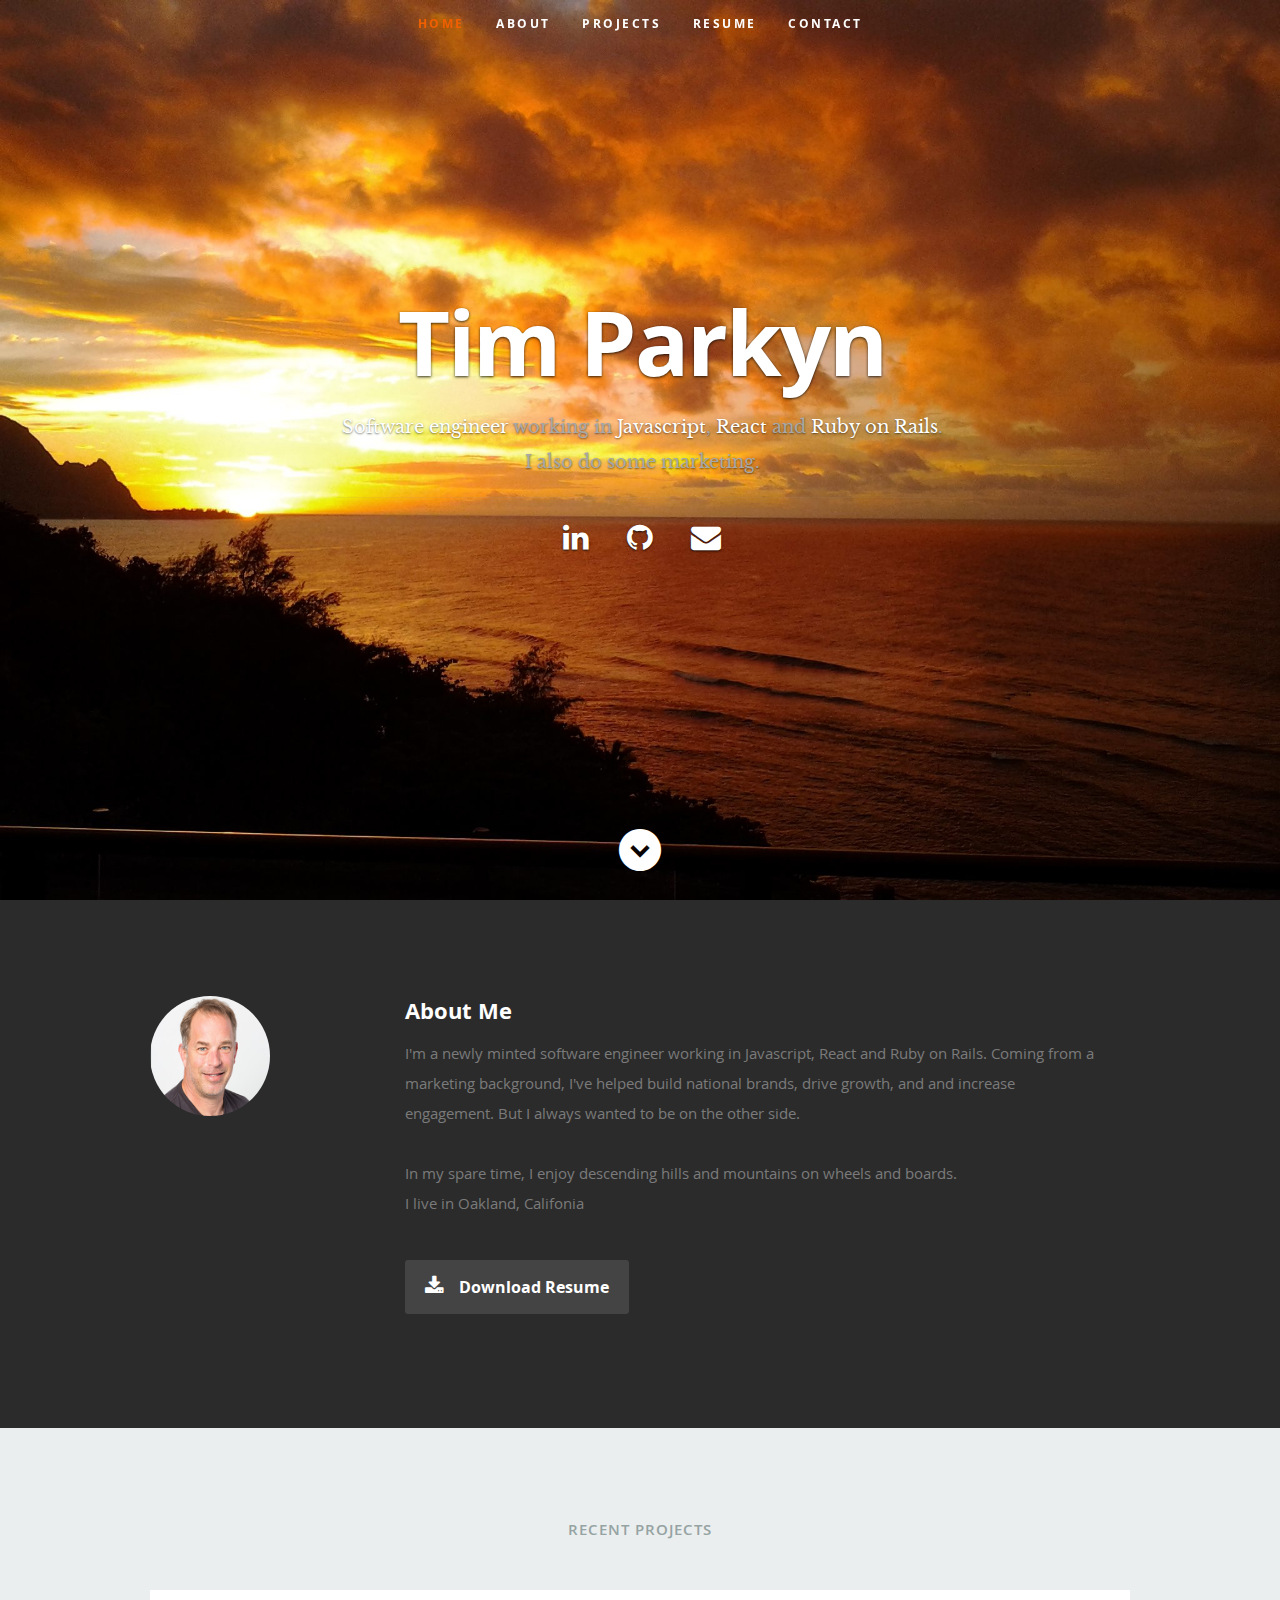
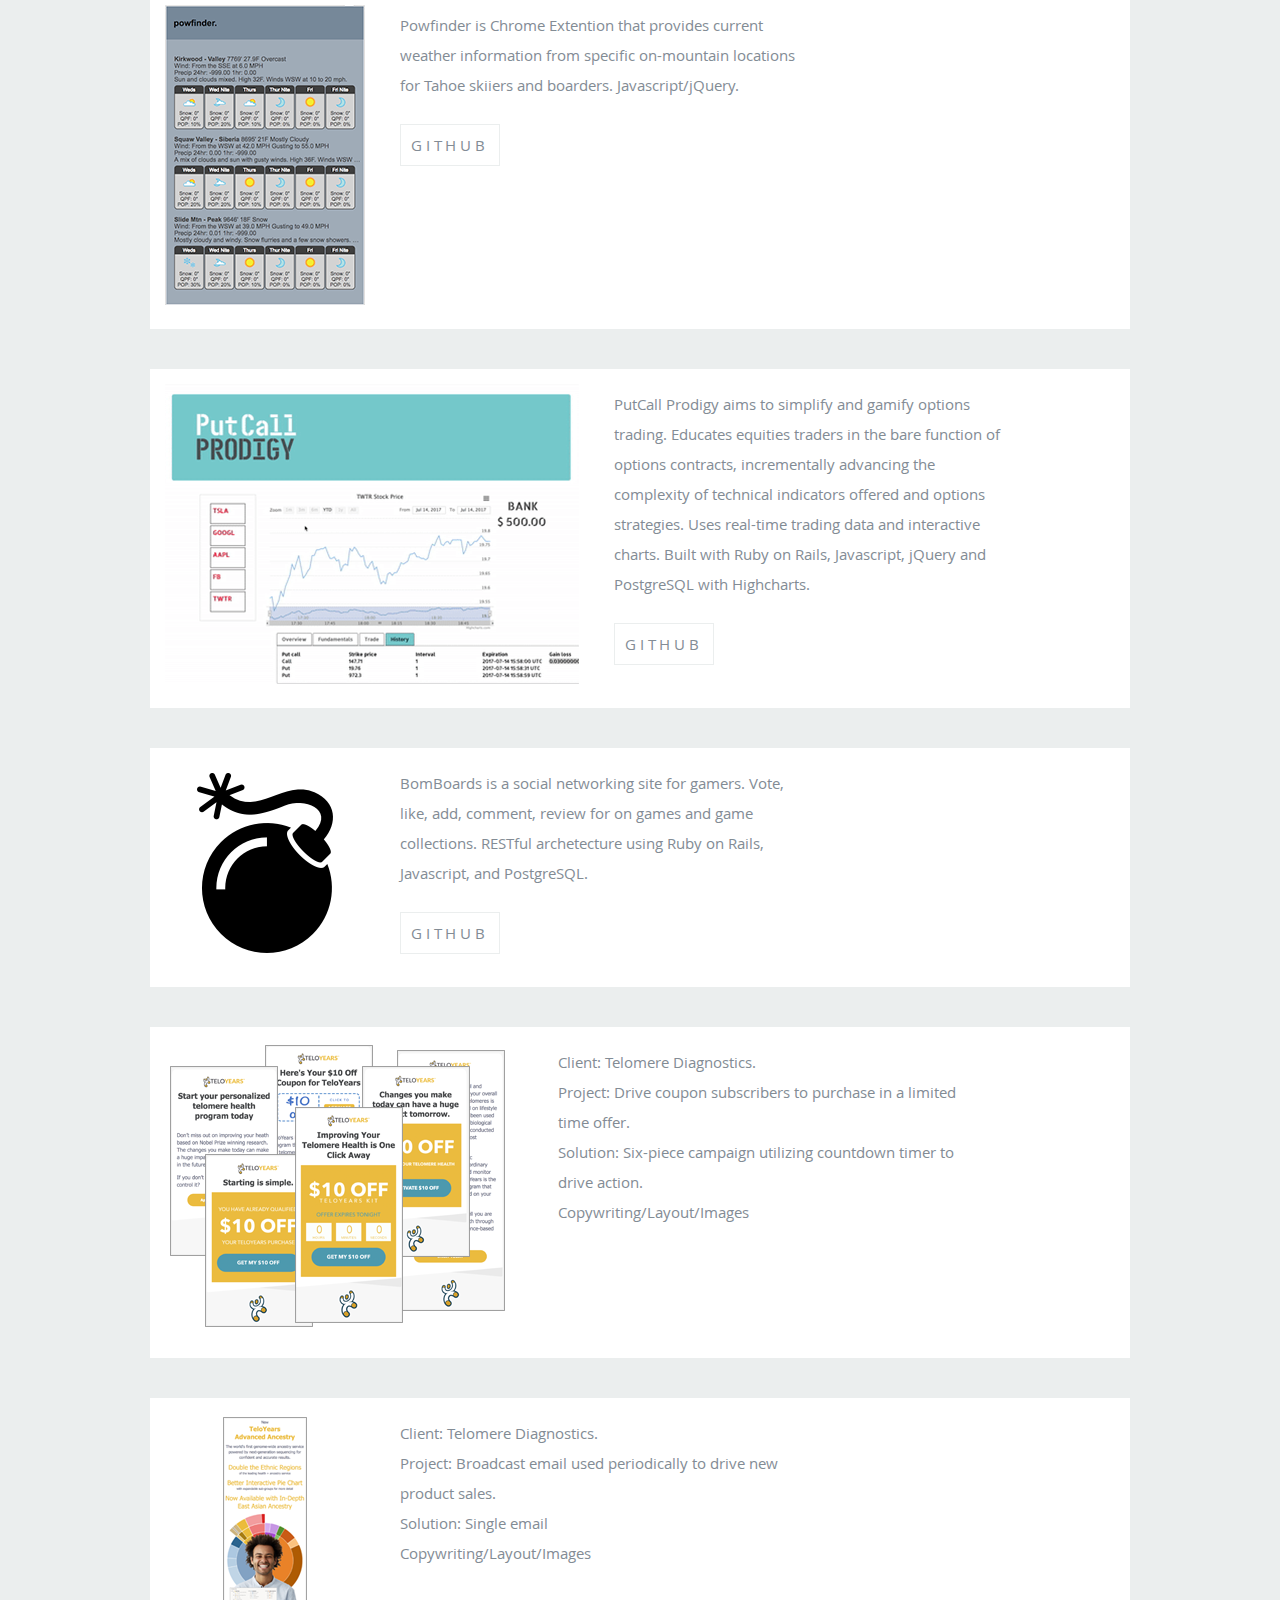
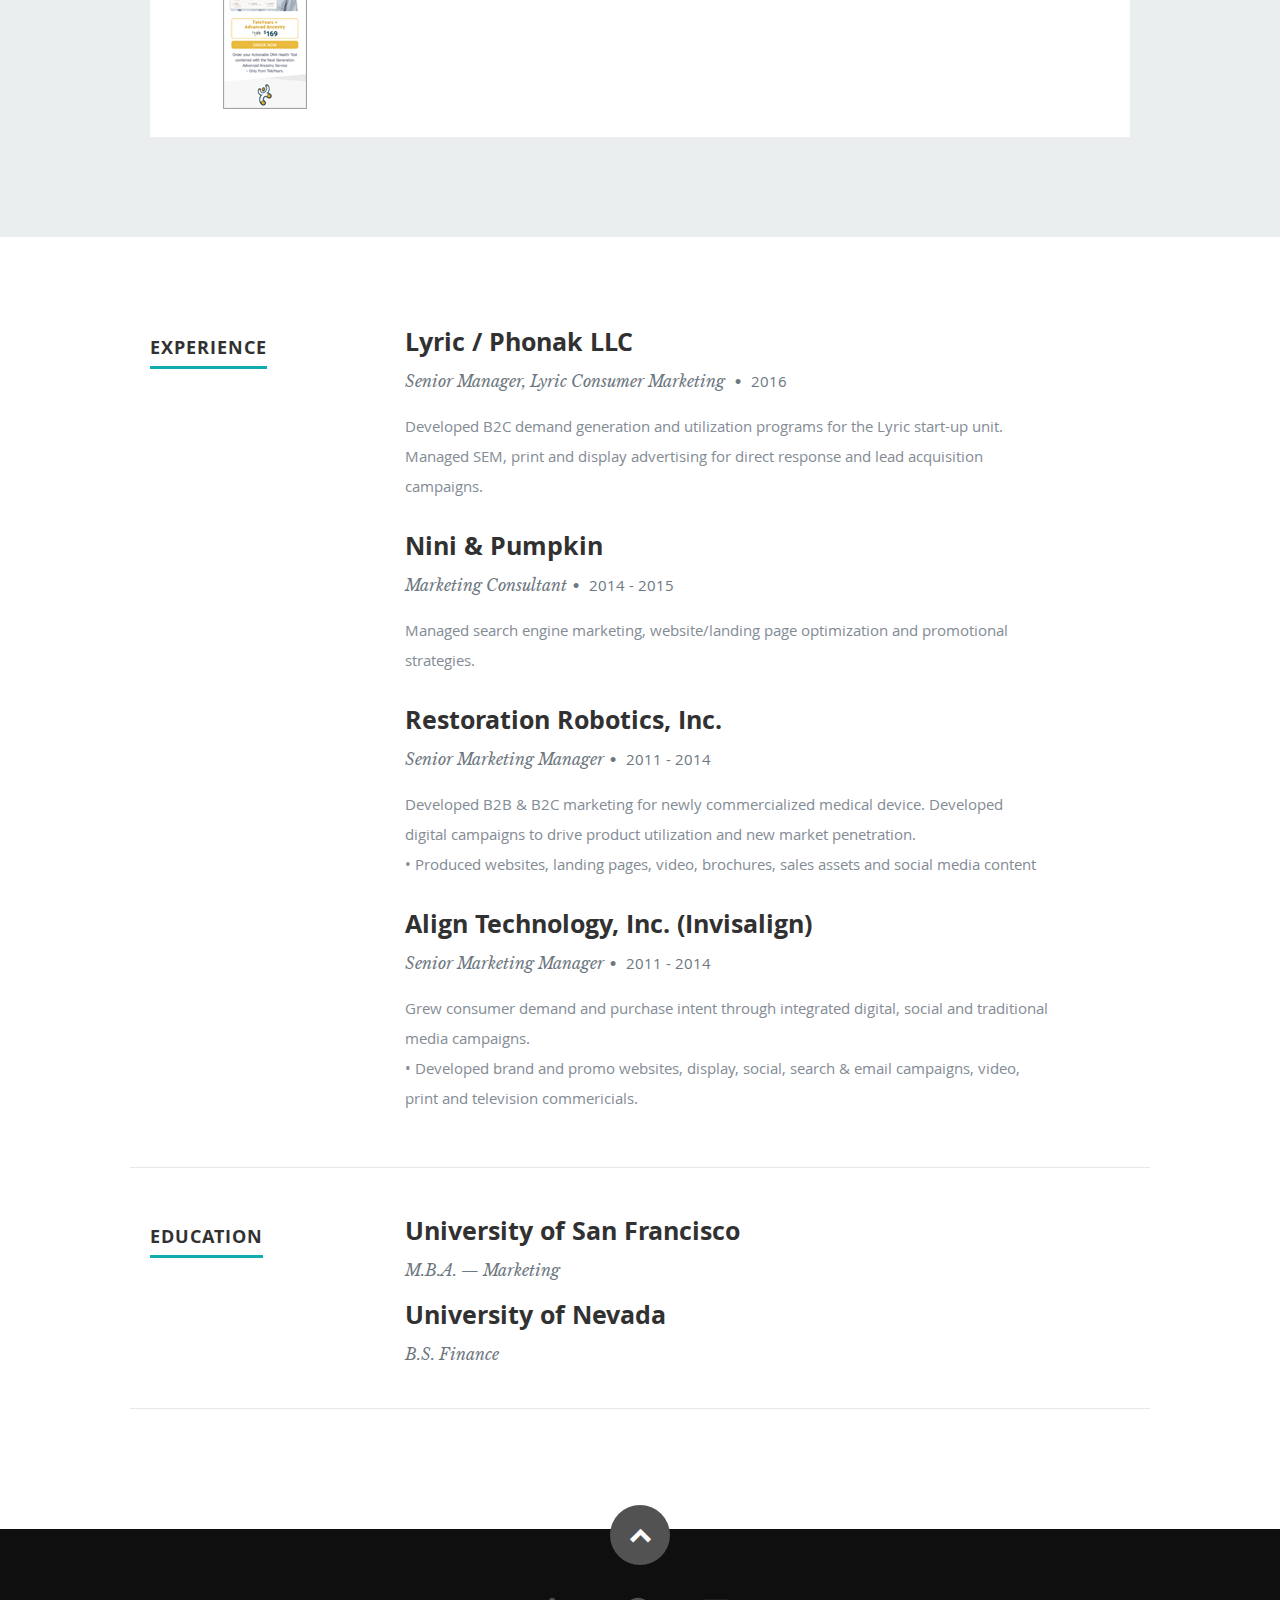
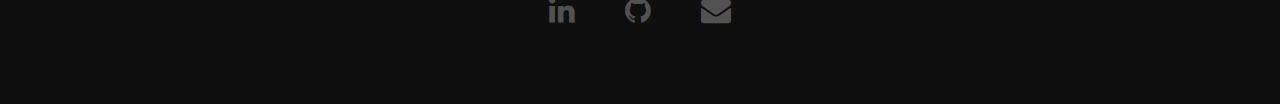
==== commit 2c4ab518: "Add content, styling" ====
--- a/index.html
+++ b/index.html
@@ -55,9 +55,8 @@
 
       <div class="row banner">
          <div class="banner-text">
-            <h1 class="responsive-headline">I'm Tim Parkyn.</h1>
-            <h3>I'm a newly minted <span>software engineer</span> working in <span>Javascript</span>, <span>React</span> and <span>Ruby on Rails</span>. Coming from a marketing background, I've helped build
-            national brands, drive growth, and and increase engagement. But I always wanted to be on the other side.<br /><br />In my spare time, I enjoy descending hills and mountains at speed, whether on wheels or boards. <br />I live in <span>Oakland</span>, Califonia</h3>
+            <h1 class="responsive-headline">Tim Parkyn</h1>
+            <h3><span>Software engineer</span> working in <span>Javascript</span>, <span>React</span> and <span>Ruby on Rails</span>.<br /> I also do some marketing.</h3>
             <hr />
             <ul class="social">
                <!-- <li><a href="#"><i class="fa fa-facebook"></i></a></li>
@@ -91,7 +90,7 @@
 
          <div class="three columns">
 
-            <img class="profile-pic"  src="images/profilepic.jpg" alt="" />
+            <img class="profile-pic"  src="images/timparkyn.png" alt="" />
 
          </div>
 
@@ -99,17 +98,13 @@
 
             <h2>About Me</h2>
 
-            <p>Sed ut perspiciatis unde omnis iste natus error sit voluptatem accusantium doloremque laudantium, totam rem aperiam,
-            eaque ipsa quae ab illo inventore veritatis et quasi architecto beatae vitae dicta sunt explicabo. Nemo enim ipsam
-            voluptatem quia voluptas sit aspernatur aut odit aut fugit, sed quia consequuntur magni dolores eos qui ratione
-            voluptatem sequi nesciunt. Neque porro quisquam est, qui dolorem ipsum quia dolor sit amet, consectetur, adipisci velit,
-            sed quia non numquam eius modi tempora incidunt ut labore et dolore magnam aliquam quaerat voluptatem.
-            Ut enim ad minima veniam, quis nostrum exercitationem ullam corporis suscipit laboriosam.
+            <p>I'm a newly minted software engineer working in <span>Javascript</span>, <span>React</span> and <span>Ruby on Rails</span>. Coming from a marketing background, I've helped build
+            national brands, drive growth, and and increase engagement. But I always wanted to be on the other side.<br /><br />In my spare time, I enjoy descending hills and mountains on wheels and boards. <br />I live in <span>Oakland</span>, Califonia
             </p>
 
             <div class="row">
 
-               <div class="columns contact-details">
+               <!--   <div class="columns contact-details">
 
                   <h2>Contact Details</h2>
                   <p class="address">
@@ -121,7 +116,7 @@
                      <span>anyone@website.com</span>
 					   </p>
 
-               </div>
+           </div>    -->
 
                <div class="columns download">
                   <p>
@@ -145,290 +140,72 @@
 
          <div class="twelve columns collapsed">
 
-            <h1>Check Out Some of My Works.</h1>
-
-            <!-- portfolio-wrapper -->
-            <div id="portfolio-wrapper" class="bgrid-quarters s-bgrid-thirds cf">
-
-          	   <div class="columns portfolio-item">
-                  <div class="item-wrap">
-
-                     <a href="#modal-01" title="">
-                        <img alt="" src="images/portfolio/coffee.jpg">
-                        <div class="overlay">
-                           <div class="portfolio-item-meta">
-          					      <h5>Coffee</h5>
-                              <p>Illustrration</p>
-          					   </div>
-                        </div>
-                        <div class="link-icon"><i class="icon-plus"></i></div>
-                     </a>
-
+            <h1>Recent Projects</h1>
+
+            <div id="projects">
+              <div class="workrow">
+                <div class="pic" >
+                  <img alt="Powfinder" src="images/portfolio/powfinder300.png" >
+                </div>
+                <div class="description">
+                  <span>Powfinder is Chrome Extention that provides current weather information from specific on-mountain locations for Tahoe skiiers and boarders. Javascript/jQuery.</span>
+                  <br /><br />
+                  <a href="https://github.com/timparkyn/Powfinder-beta" target="_blank" class="gitty">GITHUB</a>
+                </div>
+              </div>
+
+              <div class="workrow">
+                <div class="pic">
+                  <img alt="Put Call Prodigy" src="images/portfolio/PutCallProdigy300.png">
+                </div>
+                <div class="description" style="float: left">
+                  <span>PutCall Prodigy aims to simplify and gamify options trading. Educates equities traders in the bare function of options contracts, incrementally advancing the complexity of technical indicators offered and options strategies. Uses real-time trading data and interactive charts. Built with Ruby on Rails, Javascript, jQuery and PostgreSQL with Highcharts.</span>
+                  <br /><br />
+                  <a href="https://github.com/timparkyn/Put-Call-Prodigy" target="_blank" class="gitty">GITHUB</a>
+                </div>
+              </div>
+              <div class="workrow">
+                <div class="pic">
+                  <img alt="BomBoards." src="images/portfolio/bomb.png">
+                </div>
+                <div class="description">
+                  <span>BomBoards is a social networking site for gamers. Vote, like, add, comment, review for on games and game collections. RESTful archetecture using Ruby on Rails, Javascript, and PostgreSQL.</span>
+                    <br /><br />
+                    <a href="https://github.com/timparkyn/BomBoards" target="_blank" class="gitty">GITHUB</a>
                   </div>
-          		</div> <!-- item end -->
-
-               <div class="columns portfolio-item">
-                  <div class="item-wrap">
-
-                     <a href="#modal-02" title="">
-                        <img alt="" src="images/portfolio/console.jpg">
-                        <div class="overlay">
-                           <div class="portfolio-item-meta">
-          					      <h5>Console</h5>
-                              <p>Web Development</p>
-          					   </div>
-                        </div>
-                        <div class="link-icon"><i class="icon-plus"></i></div>
-                     </a>
-
+              </div>
+              <div class="workrow">
+                <div class="pic">
+                  <img alt="Coupon Series." src="images/portfolio/CouponCampaign.png">
+                </div>
+                <div class="description">
+                  <p>Client: Telomere Diagnostics. <br />
+                    Project: Drive coupon subscribers to purchase in a limited time offer.</br />
+                    Solution: Six-piece campaign utilizing countdown timer to drive action.<br >
+                    Copywriting/Layout/Images
+                  </p>
                   </div>
-          		</div> <!-- item end -->
-
-               <div class="columns portfolio-item">
-                  <div class="item-wrap">
-
-                     <a href="#modal-03" title="">
-                        <img alt="" src="images/portfolio/judah.jpg">
-                        <div class="overlay">
-                           <div class="portfolio-item-meta">
-          					      <h5>Judah</h5>
-                              <p>Webdesign</p>
-          					   </div>
-                        </div>
-                        <div class="link-icon"><i class="icon-plus"></i></div>
-                     </a>
+              </div>
+              <div class="workrow">
+                <div class="pic">
+                  <img alt="TeloYears Advanced Ancestry Offer" src="images/portfolio/TY+AA_offer-cropped-300.png" >
+                </div>
+                <div class="description">
+                  <p>Client: Telomere Diagnostics. <br />
+                    Project: Broadcast email used periodically to drive new product sales. <br />
+                    Solution: Single email<br />
+                    Copywriting/Layout/Images
+                  </p>
 
                   </div>
-          		</div> <!-- item end -->
-
-               <div class="columns portfolio-item">
-                  <div class="item-wrap">
-
-                     <a href="#modal-04" title="">
-                        <img alt="" src="images/portfolio/into-the-light.jpg">
-                        <div class="overlay">
-                           <div class="portfolio-item-meta">
-          					      <h5>Into The Light</h5>
-                              <p>Photography</p>
-          					   </div>
-                        </div>
-                        <div class="link-icon"><i class="icon-plus"></i></div>
-                     </a>
-
-                  </div>
-          		</div> <!-- item end -->
-
-               <div class="columns portfolio-item">
-                  <div class="item-wrap">
-
-                     <a href="#modal-05" title="">
-                        <img alt="" src="images/portfolio/farmerboy.jpg">
-                        <div class="overlay">
-                           <div class="portfolio-item-meta">
-          					      <h5>Farmer Boy</h5>
-                              <p>Branding</p>
-          					   </div>
-                        </div>
-                        <div class="link-icon"><i class="icon-plus"></i></div>
-                     </a>
-
-                  </div>
-          		</div> <!-- item end -->
-
-               <div class="columns portfolio-item">
-                  <div class="item-wrap">
-
-                     <a href="#modal-06" title="">
-                        <img alt="" src="images/portfolio/girl.jpg">
-                        <div class="overlay">
-                           <div class="portfolio-item-meta">
-          					      <h5>Girl</h5>
-                              <p>Photography</p>
-          					   </div>
-                        </div>
-                        <div class="link-icon"><i class="icon-plus"></i></div>
-                     </a>
-
-                  </div>
-          		</div> <!-- item end -->
-
-               <div class="columns portfolio-item">
-                  <div class="item-wrap">
-
-                     <a href="#modal-07" title="">
-                        <img alt="" src="images/portfolio/origami.jpg">
-                        <div class="overlay">
-                           <div class="portfolio-item-meta">
-          					      <h5>Origami</h5>
-                              <p>Illustrration</p>
-          					   </div>
-                        </div>
-                        <div class="link-icon"><i class="icon-plus"></i></div>
-                     </a>
-
-                  </div>
-          		</div> <!-- item end -->
-
-               <div class="columns portfolio-item">
-                  <div class="item-wrap">
-
-                     <a href="#modal-08" title="">
-                        <img alt="" src="images/portfolio/retrocam.jpg">
-                        <div class="overlay">
-                           <div class="portfolio-item-meta">
-          					      <h5>Retrocam</h5>
-                              <p>Web Development</p>
-          					   </div>
-                        </div>
-                        <div class="link-icon"><i class="icon-plus"></i></div>
-                     </a>
-
-                  </div>
-          		</div>  <!-- item end -->
-
-            </div> <!-- portfolio-wrapper end -->
+              </div>
+            </div>
+
+
 
          </div> <!-- twelve columns end -->
 
 
-         <!-- Modal Popup
-	      --------------------------------------------------------------- -->
-
-         <div id="modal-01" class="popup-modal mfp-hide">
-
-		      <img class="scale-with-grid" src="images/portfolio/modals/powfiner.jpg" alt="" />
-
-		      <div class="description-box">
-			      <h4>Coffee Cup</h4>
-			      <p>Proin gravida nibh vel velit auctor aliquet. Aenean sollicitudin, lorem quis bibendum auctor, nisi elit consequat ipsum, nec sagittis sem nibh id elit.</p>
-               <span class="categories"><i class="fa fa-tag"></i>Branding, Webdesign</span>
-		      </div>
-
-            <div class="link-box">
-               <a href="http://www.behance.net">Details</a>
-		         <a class="popup-modal-dismiss">Close</a>
-            </div>
-
-	      </div><!-- modal-01 End -->
-
-         <div id="modal-02" class="popup-modal mfp-hide">
-
-		      <img class="scale-with-grid" src="images/portfolio/modals/m-console.jpg" alt="" />
-
-		      <div class="description-box">
-			      <h4>Console</h4>
-			      <p>Proin gravida nibh vel velit auctor aliquet. Aenean sollicitudin, lorem quis bibendum auctor, nisi elit consequat ipsum, nec sagittis sem nibh id elit.</p>
-               <span class="categories"><i class="fa fa-tag"></i>Branding, Web Development</span>
-		      </div>
-
-            <div class="link-box">
-               <a href="http://www.behance.net">Details</a>
-		         <a class="popup-modal-dismiss">Close</a>
-            </div>
-
-	      </div><!-- modal-02 End -->
-
-         <div id="modal-03" class="popup-modal mfp-hide">
-
-		      <img class="scale-with-grid" src="images/portfolio/modals/m-judah.jpg" alt="" />
-
-		      <div class="description-box">
-			      <h4>Judah</h4>
-			      <p>Proin gravida nibh vel velit auctor aliquet. Aenean sollicitudin, lorem quis bibendum auctor, nisi elit consequat ipsum, nec sagittis sem nibh id elit.</p>
-               <span class="categories"><i class="fa fa-tag"></i>Branding</span>
-		      </div>
-
-            <div class="link-box">
-               <a href="http://www.behance.net">Details</a>
-		         <a class="popup-modal-dismiss">Close</a>
-            </div>
-
-	      </div><!-- modal-03 End -->
-
-         <div id="modal-04" class="popup-modal mfp-hide">
-
-		      <img class="scale-with-grid" src="images/portfolio/modals/m-intothelight.jpg" alt="" />
-
-		      <div class="description-box">
-			      <h4>Into the Light</h4>
-			      <p>Proin gravida nibh vel velit auctor aliquet. Aenean sollicitudin, lorem quis bibendum auctor, nisi elit consequat ipsum, nec sagittis sem nibh id elit.</p>
-               <span class="categories"><i class="fa fa-tag"></i>Photography</span>
-		      </div>
-
-            <div class="link-box">
-               <a href="http://www.behance.net">Details</a>
-		         <a class="popup-modal-dismiss">Close</a>
-            </div>
-
-	      </div><!-- modal-04 End -->
-
-         <div id="modal-05" class="popup-modal mfp-hide">
-
-		      <img class="scale-with-grid" src="images/portfolio/modals/m-farmerboy.jpg" alt="" />
-
-		      <div class="description-box">
-			      <h4>Farmer Boy</h4>
-			      <p>Proin gravida nibh vel velit auctor aliquet. Aenean sollicitudin, lorem quis bibendum auctor, nisi elit consequat ipsum, nec sagittis sem nibh id elit.</p>
-               <span class="categories"><i class="fa fa-tag"></i>Branding, Webdesign</span>
-		      </div>
-
-            <div class="link-box">
-               <a href="http://www.behance.net">Details</a>
-		         <a class="popup-modal-dismiss">Close</a>
-            </div>
-
-	      </div><!-- modal-05 End -->
-
-         <div id="modal-06" class="popup-modal mfp-hide">
-
-		      <img class="scale-with-grid" src="images/portfolio/modals/m-girl.jpg" alt="" />
-
-		      <div class="description-box">
-			      <h4>Girl</h4>
-			      <p>Proin gravida nibh vel velit auctor aliquet. Aenean sollicitudin, lorem quis bibendum auctor, nisi elit consequat ipsum, nec sagittis sem nibh id elit.</p>
-               <span class="categories"><i class="fa fa-tag"></i>Photography</span>
-		      </div>
-
-            <div class="link-box">
-               <a href="http://www.behance.net">Details</a>
-		         <a class="popup-modal-dismiss">Close</a>
-            </div>
-
-	      </div><!-- modal-06 End -->
-
-         <div id="modal-07" class="popup-modal mfp-hide">
-
-		      <img class="scale-with-grid" src="images/portfolio/modals/m-origami.jpg" alt="" />
-
-		      <div class="description-box">
-			      <h4>Origami</h4>
-			      <p>Proin gravida nibh vel velit auctor aliquet. Aenean sollicitudin, lorem quis bibendum auctor, nisi elit consequat ipsum, nec sagittis sem nibh id elit.</p>
-               <span class="categories"><i class="fa fa-tag"></i>Branding, Illustration</span>
-		      </div>
-
-            <div class="link-box">
-               <a href="http://www.behance.net">Details</a>
-		         <a class="popup-modal-dismiss">Close</a>
-            </div>
-
-	      </div><!-- modal-07 End -->
-
-         <div id="modal-08" class="popup-modal mfp-hide">
-
-		      <img class="scale-with-grid" src="images/portfolio/modals/m-retrocam.jpg" alt="" />
-
-		      <div class="description-box">
-			      <h4>Retrocam</h4>
-			      <p>Proin gravida nibh vel velit auctor aliquet. Aenean sollicitudin, lorem quis bibendum auctor, nisi elit consequat ipsum, nec sagittis sem nibh id elit.</p>
-               <span class="categories"><i class="fa fa-tag"></i>Webdesign, Photography</span>
-		      </div>
-
-            <div class="link-box">
-               <a href="http://www.behance.net">Details</a>
-		         <a class="popup-modal-dismiss">Close</a>
-            </div>
-
-	      </div><!-- modal-01 End -->
 
 
       </div> <!-- row End -->
@@ -458,9 +235,8 @@
 
                   <h3>Lyric / Phonak LLC</h3>
                   <p class="info">Senior Manager, Lyric Consumer Marketing <span>&bull;</span> <em class="date">2016</em></p>
-
                   <p>
-                  Developed and executed B2C demand generation and utilization programs for the Lyric brand. Managed SEM, print and display advertising for direct response and lead acquisition campaigns. Optimized contact center (voice/text/email) through process and conversation enhancements.
+                  Developed B2C demand generation and utilization programs for the Lyric start-up unit. Managed SEM, print and display advertising for direct response and lead acquisition campaigns.
                   </p>
 
                </div>
@@ -475,7 +251,7 @@
                   <p class="info">Marketing Consultant<span>&bull;</span> <em class="date">2014 - 2015</em></p>
 
                   <p>
-                  Managed search engine marketing ,website/landing page optimization and promotional strategies.
+                  Managed search engine marketing, website/landing page optimization and promotional strategies.
                   </p>
 
                </div>
@@ -488,10 +264,9 @@
 
                   <h3>Restoration Robotics, Inc.</h3>
                   <p class="info">Senior Marketing Manager<span>&bull;</span> <em class="date">2011 - 2014</em></p>
-
-                  <p>Development of B2B and B2C marketing strategies for newly commercialized medical device. Developed brand messaging, positioning and value proposition for both Professional and Consumer channels. Created programs to drive product utilization and new market penetration. Conducted consumer research for product concepts, segmentation and messaging.
+                  <p>Developed  B2B & B2C marketing for newly commercialized medical device. Developed digital campaigns to drive product utilization and new market penetration.
                   <br />&bull; Produced websites, landing pages, video, brochures, sales assets and social media content
-                  <br />&bull; Developed SEM, display/CPC, and social lead generation campaigns in US and Asian markets
+
 
                </div>
 
@@ -504,11 +279,8 @@
                   <h3>Align Technology, Inc. (Invisalign)</h3>
                   <p class="info">Senior Marketing Manager<span>&bull;</span> <em class="date">2011 - 2014</em></p>
 
-                  <p>Grew consumer demand and purchase intent through integrated digital campaigns.
-                    <br />&bull; Launch of Invisalign Teen digital brand, including websites, video, direct mail and mail, mobile, social media, and search. Successful launch exceeded first year sales goals by 22%
-                    <br />&bull; Developed and executed co-branded national campaigns with major retail and media partners
-                    <br />&bull; Led all digital marketing metrics and analysis, including acquisition, content and engagement
-                    <br />&bull; Managed agencies and vendors, with individual non-media budgets up to $1 million
+                  <p>Grew consumer demand and purchase intent through integrated digital, social and traditional media campaigns.
+                    <br />&bull; Developed brand and promo websites, display, social, search & email campaigns, video, print and television commericials.
                </div>
 
             </div> <!-- item end -->
@@ -532,7 +304,7 @@
                <div class="twelve columns">
 
                   <h3>University of San Francisco</h3>
-                  <p class="info">Masters in Business Administration — Marketing</p>
+                  <p class="info">M.B.A. — Marketing</p>
 
                </div>
 
@@ -553,36 +325,6 @@
 
       </div> <!-- End Education -->
 
-
-      <!-- Skills
-      ----------------------------------------------- -->
-      <div class="row skill">
-
-         <div class="three columns header-col">
-            <h1><span>Skills</span></h1>
-         </div>
-
-         <div class="nine columns main-col">
-
-            <p>Sed ut perspiciatis unde omnis iste natus error sit voluptatem accusantium doloremque laudantium, totam rem aperiam,
-            eaque ipsa quae ab illo inventore veritatis et quasi architecto beatae vitae dicta sunt explicabo. Nemo enim ipsam
-            voluptatem quia voluptas sit aspernatur aut odit aut fugit, sed quia consequuntur magni dolores eos qui ratione
-            voluptatem sequi nesciunt.
-            </p>
-
-				<div class="bars">
-
-				   <ul class="skills">
-					   <li><span class="bar-expand photoshop"></span><em>Photoshop</em></li>
-            <li><span class="bar-expand illustrator"></span><em>Illustrator</em></li>
-						<li><span class="bar-expand wordpress"></span><em>Wordpress</em></li>
-						<li><span class="bar-expand css"></span><em>CSS</em></li>
-						<li><span class="bar-expand html5"></span><em>HTML5</em></li>
-            <li><span class="bar-expand jquery"></span><em>jQuery</em></li>
-					</ul>
-
-				</div><!-- end skill-bars -->
-
 			</div> <!-- main-col end -->
 
       </div> <!-- End skills -->
@@ -599,121 +341,7 @@
 
 
 
-   <!-- Contact Section
-   ================================================== -->
-   <section id="contact">
-
-         <div class="row section-head">
-
-            <div class="two columns header-col">
-
-               <h1><span>Get In Touch.</span></h1>
-
-            </div>
-
-            <div class="ten columns">
-
-                  <p class="lead">Sed ut perspiciatis unde omnis iste natus error sit voluptatem accusantium doloremque laudantium, totam rem aperiam,
-                  eaque ipsa quae ab illo inventore veritatis et quasi architecto beatae vitae dicta sunt explicabo. Nemo enim ipsam
-                  voluptatem quia voluptas sit aspernatur aut odit aut fugit.
-                  </p>
-
-            </div>
-
-         </div>
-
-         <div class="row">
-
-            <div class="eight columns">
-
-               <!-- form -->
-               <form action="" method="post" id="contactForm" name="contactForm">
-					<fieldset>
-
-                  <div>
-						   <label for="contactName">Name <span class="required">*</span></label>
-						   <input type="text" value="" size="35" id="contactName" name="contactName">
-                  </div>
-
-                  <div>
-						   <label for="contactEmail">Email <span class="required">*</span></label>
-						   <input type="text" value="" size="35" id="contactEmail" name="contactEmail">
-                  </div>
-
-                  <div>
-						   <label for="contactSubject">Subject</label>
-						   <input type="text" value="" size="35" id="contactSubject" name="contactSubject">
-                  </div>
-
-                  <div>
-                     <label for="contactMessage">Message <span class="required">*</span></label>
-                     <textarea cols="50" rows="15" id="contactMessage" name="contactMessage"></textarea>
-                  </div>
-
-                  <div>
-                     <button class="submit">Submit</button>
-                     <span id="image-loader">
-                        <img alt="" src="images/loader.gif">
-                     </span>
-                  </div>
-
-					</fieldset>
-				   </form> <!-- Form End -->
-
-               <!-- contact-warning -->
-               <div id="message-warning"> Error boy</div>
-               <!-- contact-success -->
-				   <div id="message-success">
-                  <i class="fa fa-check"></i>Your message was sent, thank you!<br>
-				   </div>
-
-            </div>
-
-
-            <aside class="four columns footer-widgets">
-
-               <div class="widget widget_contact">
-
-					   <h4>Address and Phone</h4>
-					   <p class="address">
-						   Jonathan Doe<br>
-						   1600 Amphitheatre Parkway <br>
-						   Mountain View, CA 94043 US<br>
-						   <span>(123) 456-7890</span>
-					   </p>
-
-				   </div>
-
-               <div class="widget widget_tweets">
-
-                  <h4 class="widget-title">Latest Tweets</h4>
-
-                  <ul id="twitter">
-                     <li>
-                        <span>
-                        This is Photoshop's version  of Lorem Ipsum. Proin gravida nibh vel velit auctor aliquet.
-                        Aenean sollicitudin, lorem quis bibendum auctor, nisi elit consequat ipsum
-                        <a href="#">http://t.co/CGIrdxIlI3</a>
-                        </span>
-                        <b><a href="#">2 Days Ago</a></b>
-                     </li>
-                     <li>
-                        <span>
-                        Sed ut perspiciatis unde omnis iste natus error sit voluptatem accusantium doloremque laudantium, totam rem aperiam,
-                        eaque ipsa quae ab illo inventore veritatis et quasi
-                        <a href="#">http://t.co/CGIrdxIlI3</a>
-                        </span>
-                        <b><a href="#">3 Days Ago</a></b>
-                     </li>
-                  </ul>
-
-		         </div>
-
-            </aside>
-
-      </div>
-
-   </section> <!-- Contact Section End-->
+
 
 
    <!-- footer
@@ -725,19 +353,11 @@
          <div class="twelve columns">
 
             <ul class="social-links">
-               <li><a href="#"><i class="fa fa-facebook"></i></a></li>
-               <li><a href="#"><i class="fa fa-twitter"></i></a></li>
-               <li><a href="#"><i class="fa fa-google-plus"></i></a></li>
-               <li><a href="#"><i class="fa fa-linkedin"></i></a></li>
-               <li><a href="#"><i class="fa fa-instagram"></i></a></li>
-               <li><a href="#"><i class="fa fa-dribbble"></i></a></li>
-               <li><a href="#"><i class="fa fa-skype"></i></a></li>
+              <li><a href="https://www.linkedin.com/in/timparkyn/"><i class="fa fa-linkedin"></i></a></li>
+              <li><a href="https://github.com/timparkyn"><i class="fa fa-github"></i></a></li>
+              <li><a href="mailto:timparkyn@gmail.com"><i class="fa fa-envelope"></i></a></li>
             </ul>
 
-            <ul class="copyright">
-               <li>&copy; Copyright 2014 CeeVee</li>
-               <li>Design by <a title="Styleshout" href="http://www.styleshout.com/">Styleshout</a></li>
-            </ul>
 
          </div>
 
--- a/css/layout.css
+++ b/css/layout.css
@@ -33,7 +33,7 @@
    height: 800px;
    min-height: 500px;
    width: 100%;
-   background: #161415 url(../images/header-background.jpg) no-repeat top center;
+   background: #161415 url(../images/kauai.jpg) no-repeat top center;
    background-size: cover !important;
 	-webkit-background-size: cover !important;
    text-align: center;
@@ -409,6 +409,40 @@
 /* ------------------------------------------------------------------ */
 /* e. Portfolio Section
 /* ------------------------------------------------------------------ */
+
+.workrow{
+  display: flex;
+  background-color: white;
+  clear: left;
+  margin: 20px;
+  margin-bottom: 40px;
+
+
+}
+
+.pic{
+  display: inline;
+  clear: left;
+  margin: 15px;
+}
+
+.description{
+  margin: 20px;
+  width: 400px;
+}
+
+a.gitty{
+  border: 1px solid #ebeeee;
+  padding: 10px;
+  color: #838c95;
+  letter-spacing: 0.25em;
+
+}
+
+a:hover.gitty{
+  transition: background-color 0.5s ease;
+  background-color: #EBEEEE;
+}
 
 #portfolio {
    background: #ebeeee;
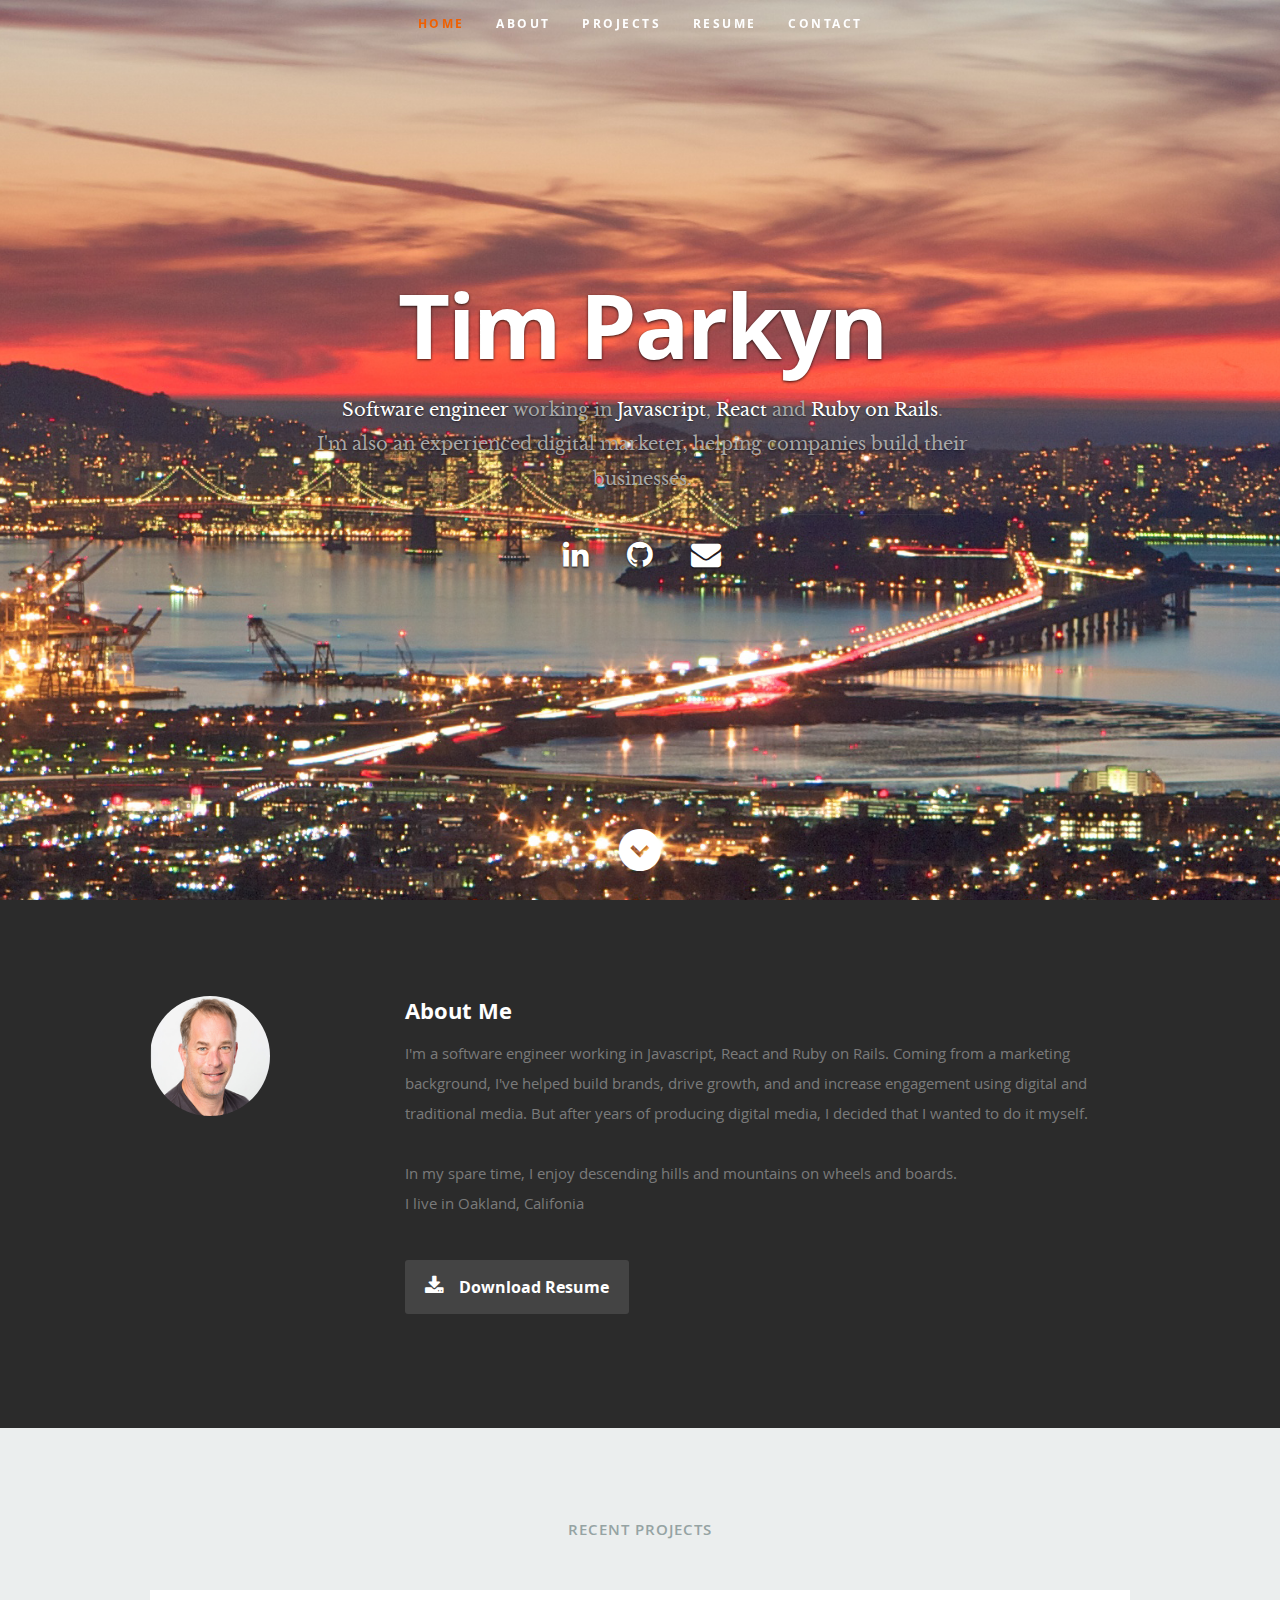
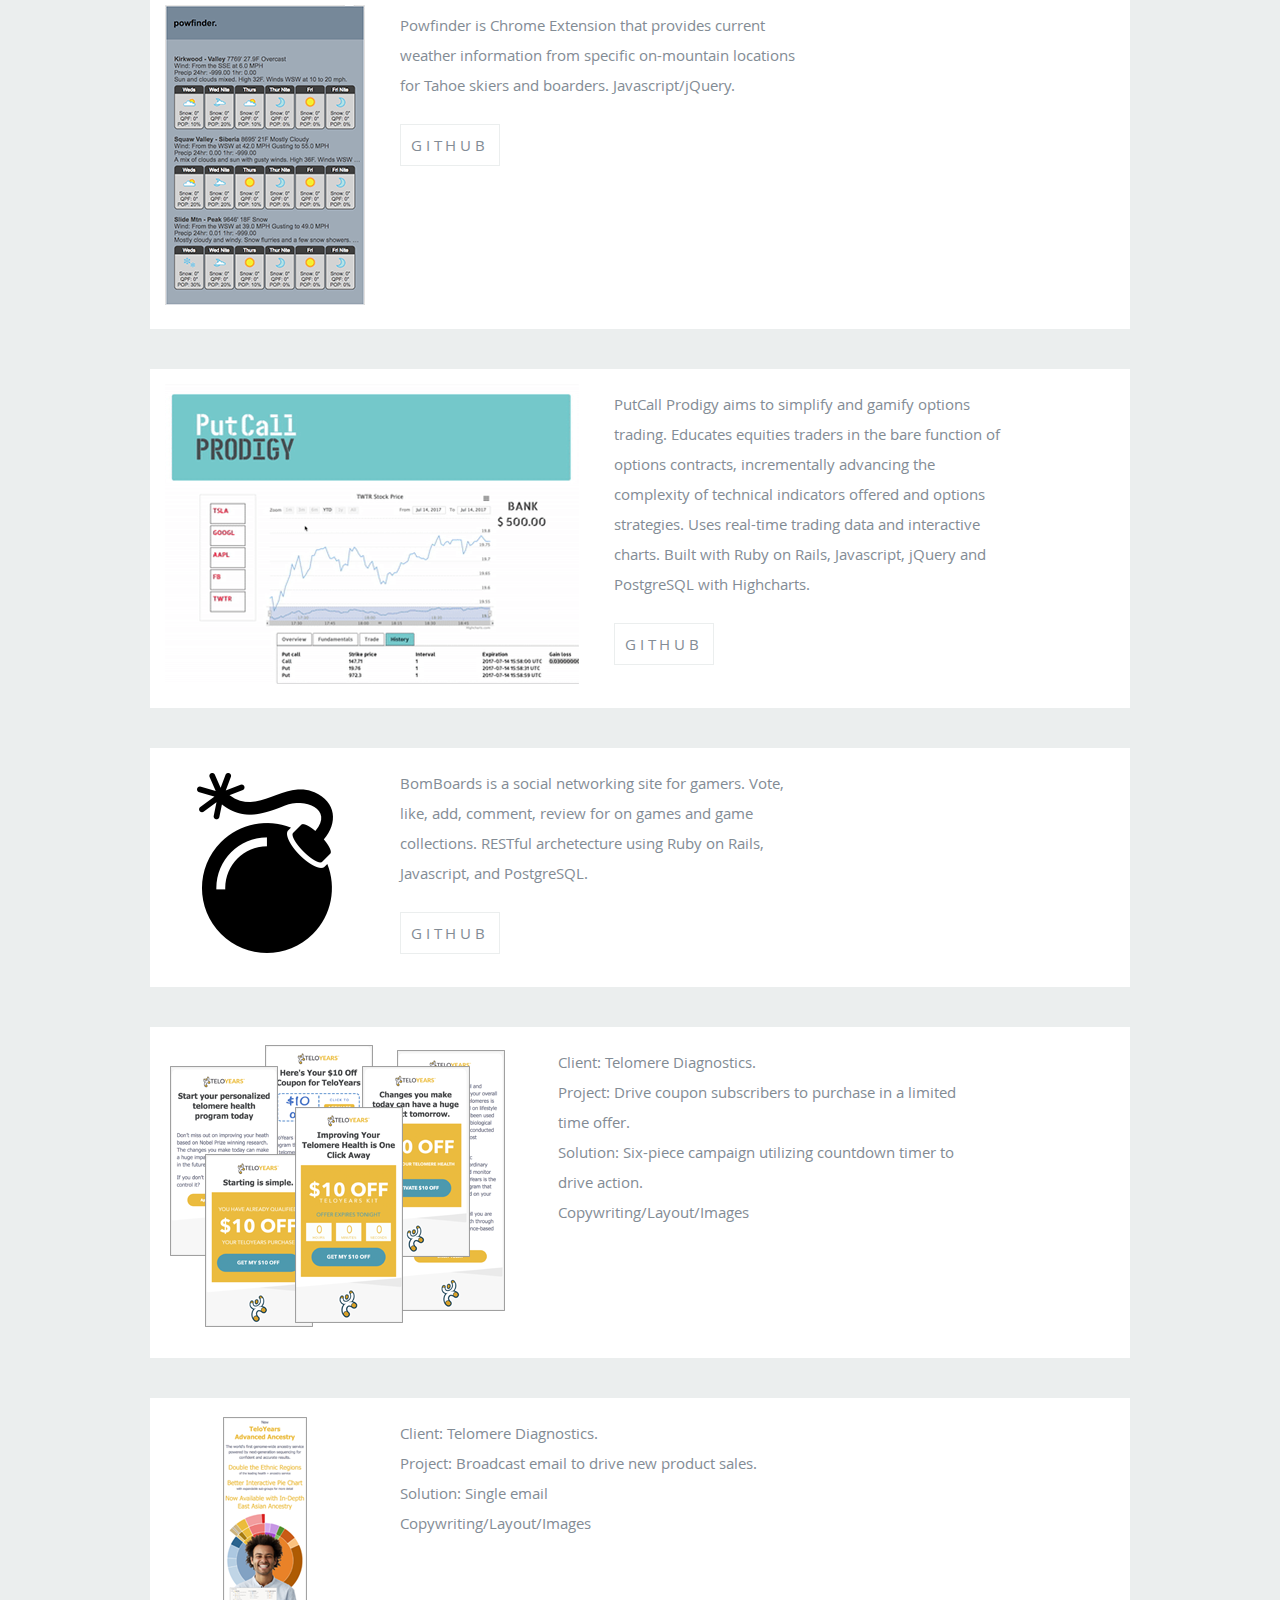
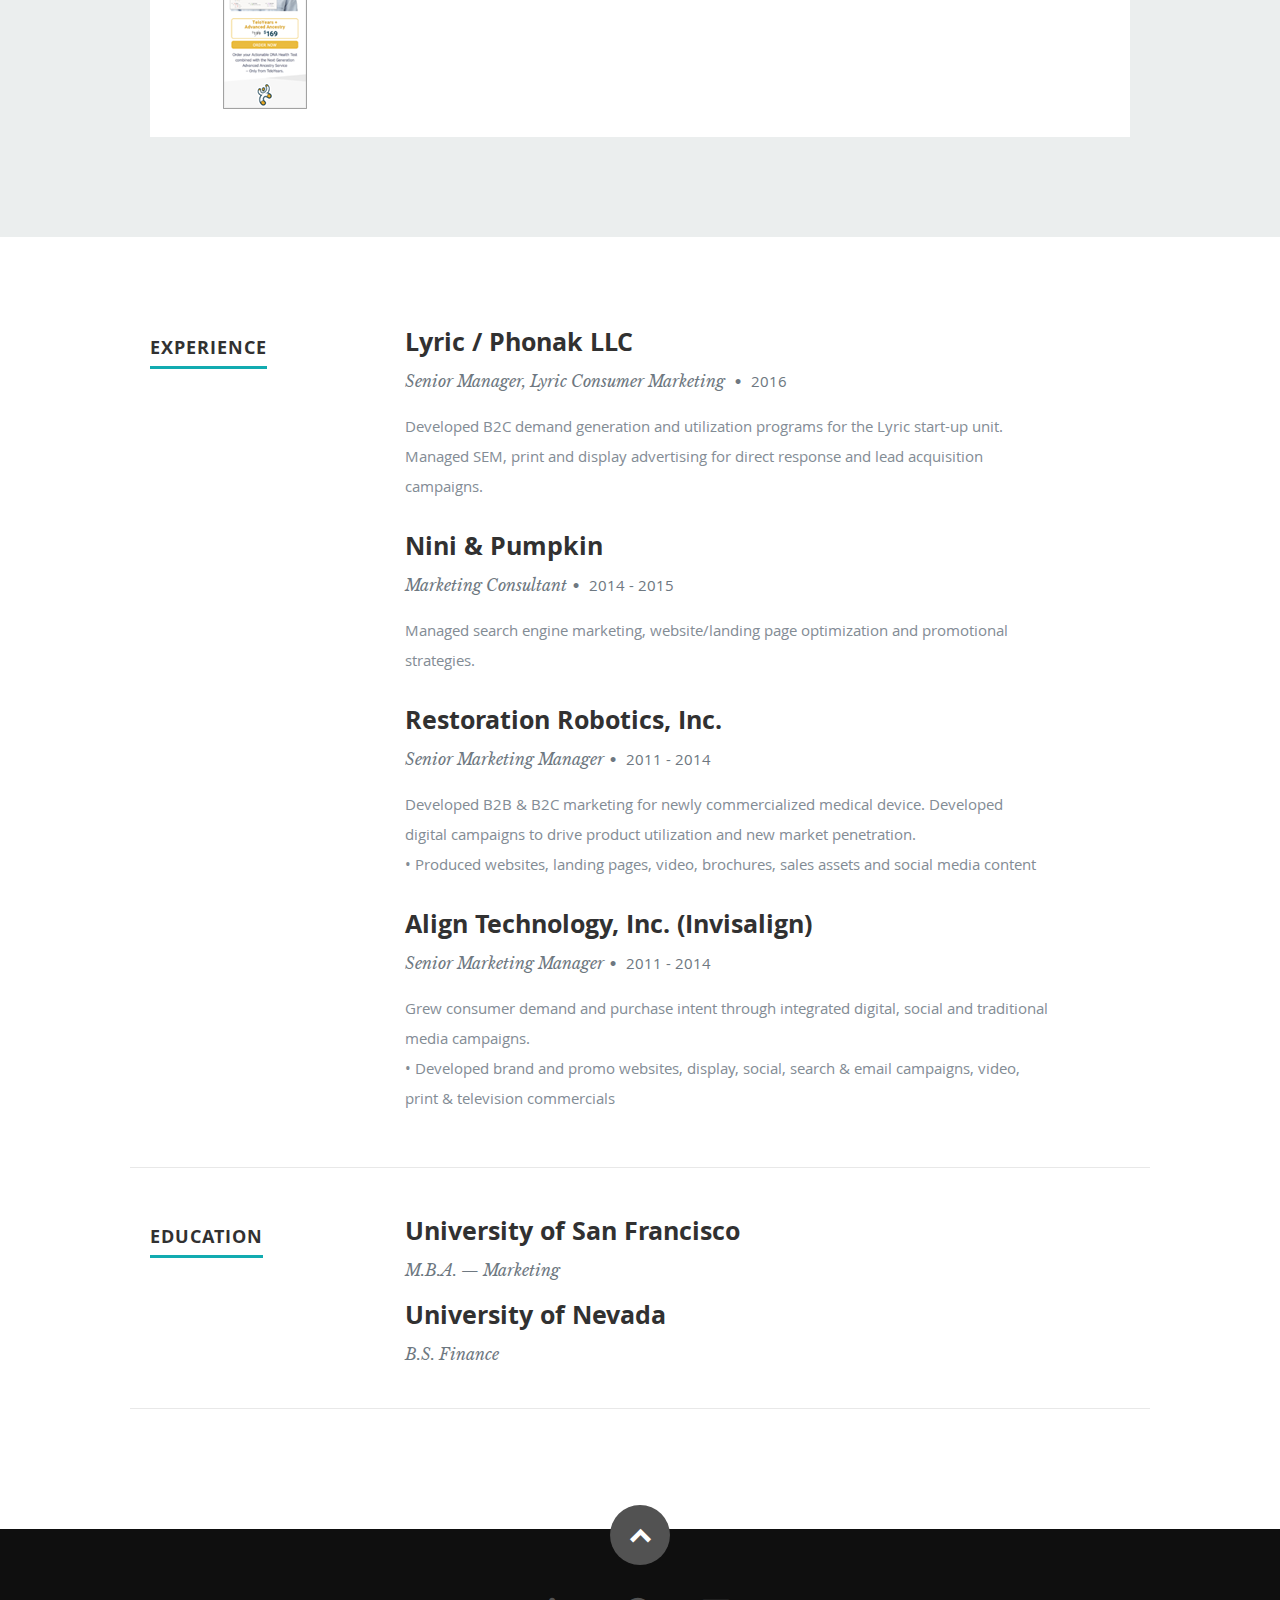
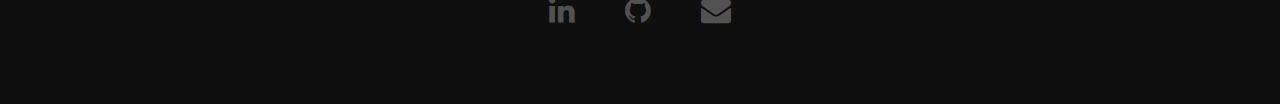
==== commit 23aa810b: "Copy adds and image changes" ====
--- a/index.html
+++ b/index.html
@@ -56,7 +56,7 @@
       <div class="row banner">
          <div class="banner-text">
             <h1 class="responsive-headline">Tim Parkyn</h1>
-            <h3><span>Software engineer</span> working in <span>Javascript</span>, <span>React</span> and <span>Ruby on Rails</span>.<br /> I also do some marketing.</h3>
+            <h3><span>Software engineer</span> working in <span>Javascript</span>, <span>React</span> and <span>Ruby on Rails</span>.<br />I'm also an experienced digital marketer, helping companies build their businesses.</h3>
             <hr />
             <ul class="social">
                <!-- <li><a href="#"><i class="fa fa-facebook"></i></a></li>
@@ -98,8 +98,8 @@
 
             <h2>About Me</h2>
 
-            <p>I'm a newly minted software engineer working in <span>Javascript</span>, <span>React</span> and <span>Ruby on Rails</span>. Coming from a marketing background, I've helped build
-            national brands, drive growth, and and increase engagement. But I always wanted to be on the other side.<br /><br />In my spare time, I enjoy descending hills and mountains on wheels and boards. <br />I live in <span>Oakland</span>, Califonia
+            <p>I'm a software engineer working in <span>Javascript</span>, <span>React</span> and <span>Ruby on Rails</span>. Coming from a marketing background, I've helped build
+             brands, drive growth, and and increase engagement using digital and traditional media. But after years of producing digital media, I decided that I wanted to do it myself.<br /><br />In my spare time, I enjoy descending hills and mountains on wheels and boards. <br />I live in <span>Oakland</span>, Califonia
             </p>
 
             <div class="row">
@@ -120,7 +120,7 @@
 
                <div class="columns download">
                   <p>
-                     <a href="#" class="button"><i class="fa fa-download"></i>Download Resume</a>
+                     <a href="images/tim_parkyn.pdf" class="button"><i class="fa fa-download"></i>Download Resume</a>
                   </p>
                </div>
 
@@ -148,7 +148,7 @@
                   <img alt="Powfinder" src="images/portfolio/powfinder300.png" >
                 </div>
                 <div class="description">
-                  <span>Powfinder is Chrome Extention that provides current weather information from specific on-mountain locations for Tahoe skiiers and boarders. Javascript/jQuery.</span>
+                  <span>Powfinder is Chrome Extension that provides current weather information from specific on-mountain locations for Tahoe skiers and boarders. Javascript/jQuery.</span>
                   <br /><br />
                   <a href="https://github.com/timparkyn/Powfinder-beta" target="_blank" class="gitty">GITHUB</a>
                 </div>
@@ -192,7 +192,7 @@
                 </div>
                 <div class="description">
                   <p>Client: Telomere Diagnostics. <br />
-                    Project: Broadcast email used periodically to drive new product sales. <br />
+                    Project: Broadcast email to drive new product sales. <br />
                     Solution: Single email<br />
                     Copywriting/Layout/Images
                   </p>
@@ -280,7 +280,7 @@
                   <p class="info">Senior Marketing Manager<span>&bull;</span> <em class="date">2011 - 2014</em></p>
 
                   <p>Grew consumer demand and purchase intent through integrated digital, social and traditional media campaigns.
-                    <br />&bull; Developed brand and promo websites, display, social, search & email campaigns, video, print and television commericials.
+                    <br />&bull; Developed brand and promo websites, display, social, search & email campaigns, video, print & television commercials
                </div>
 
             </div> <!-- item end -->
--- a/css/layout.css
+++ b/css/layout.css
@@ -33,7 +33,7 @@
    height: 800px;
    min-height: 500px;
    width: 100%;
-   background: #161415 url(../images/kauai.jpg) no-repeat top center;
+   background: #161415 url(../images/sunset3.jpg) no-repeat top center;
    background-size: cover !important;
 	-webkit-background-size: cover !important;
    text-align: center;
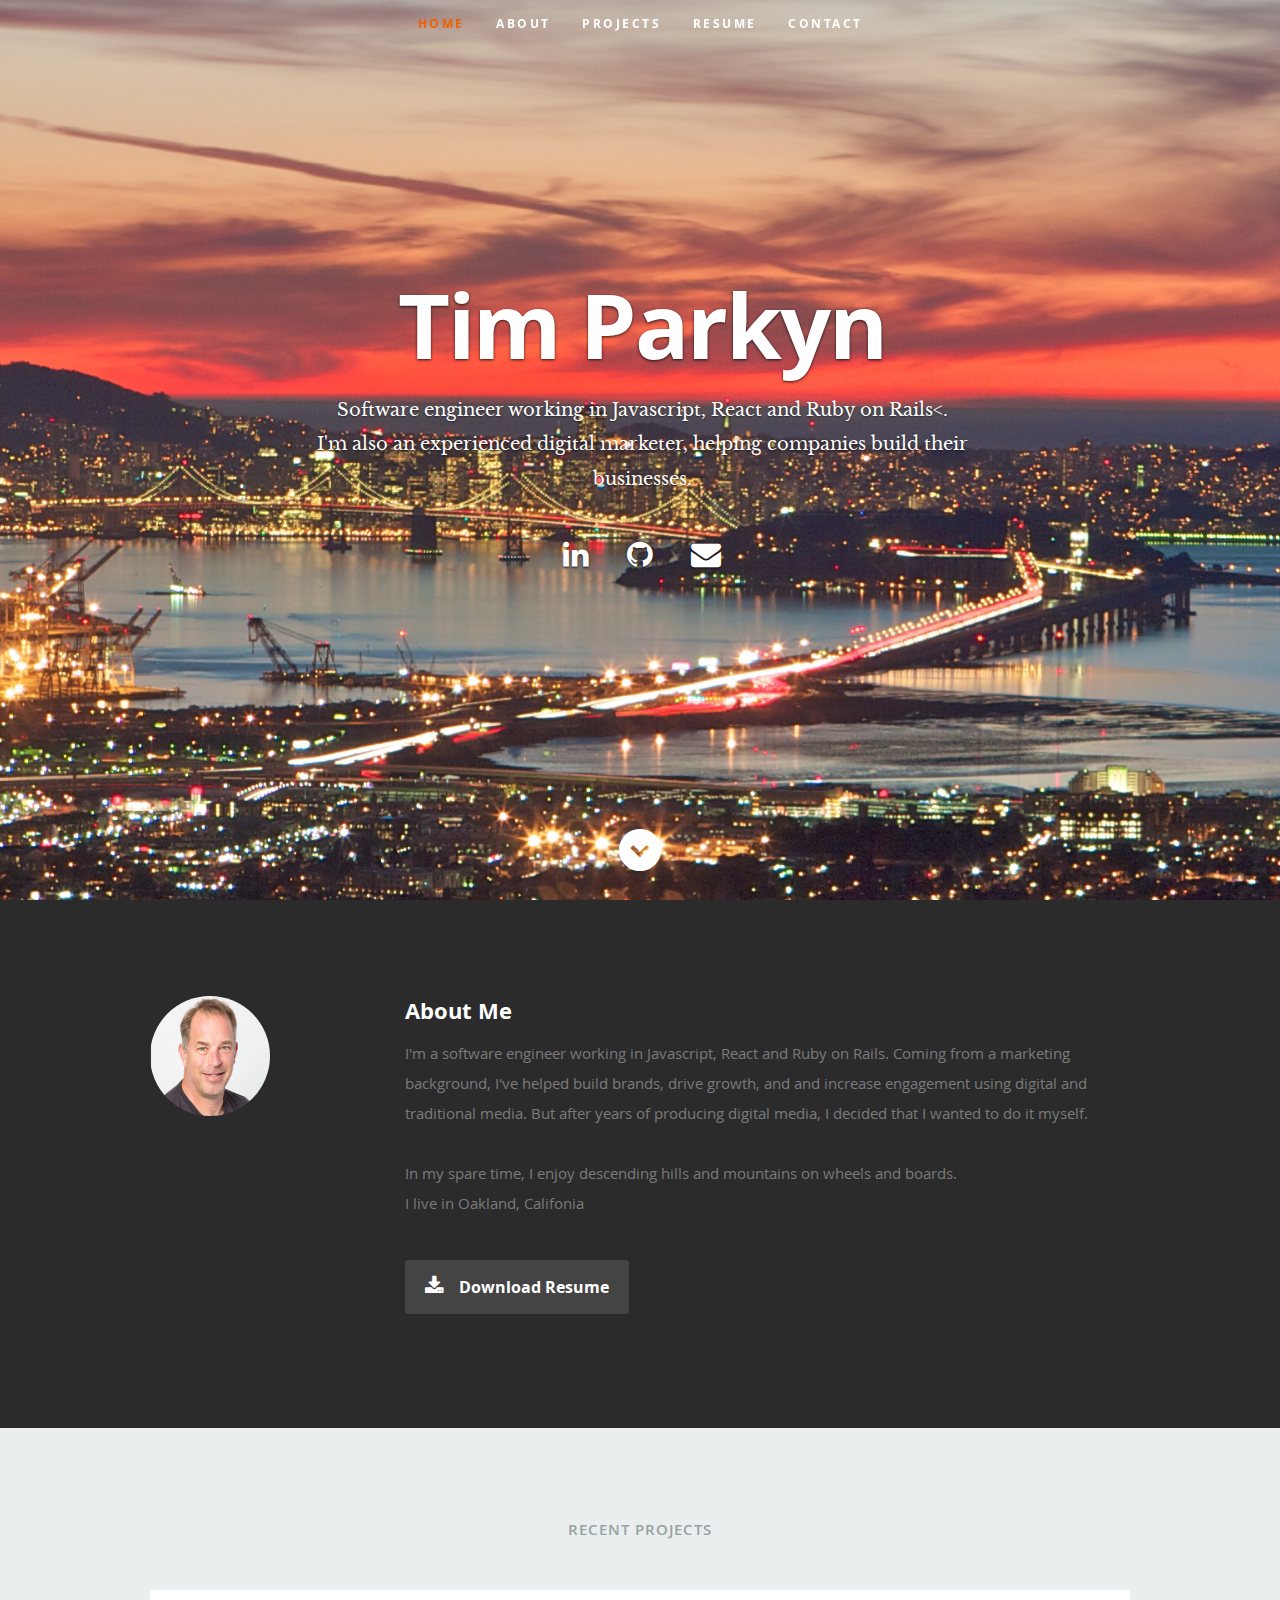
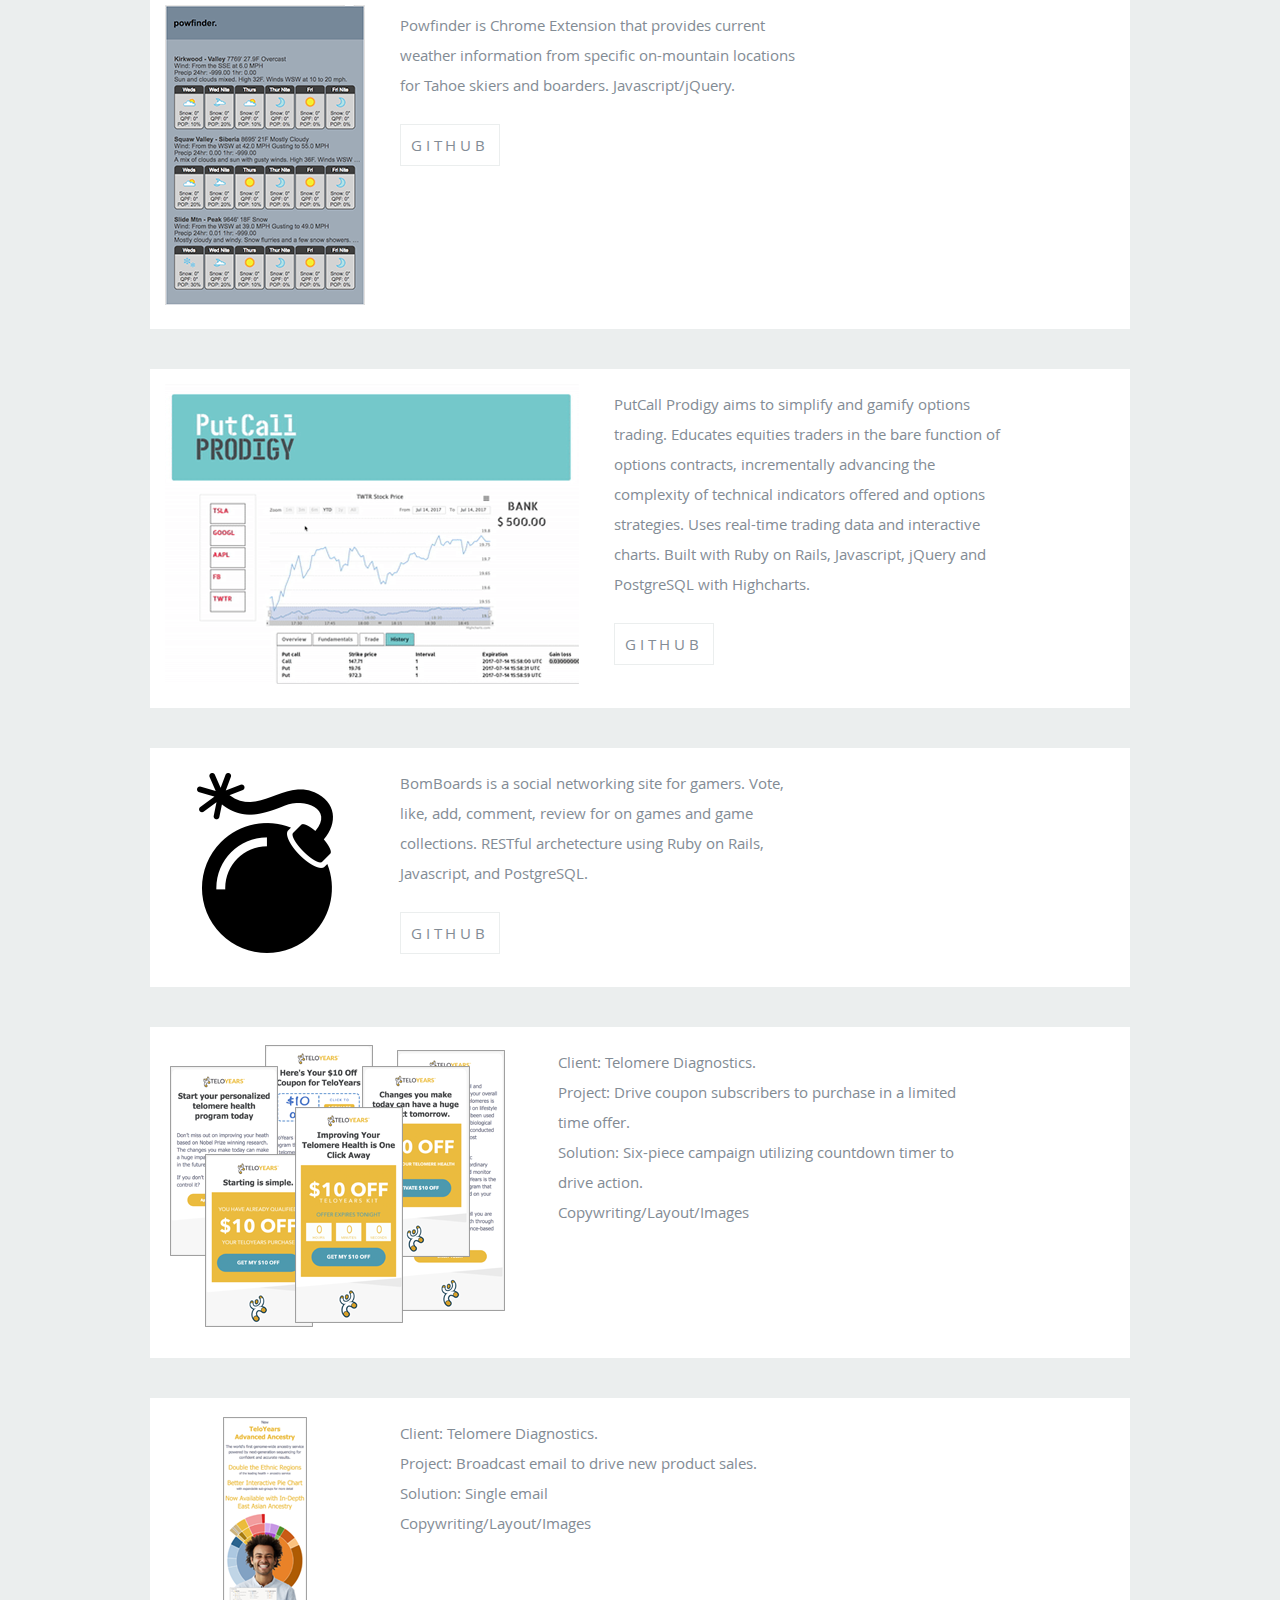
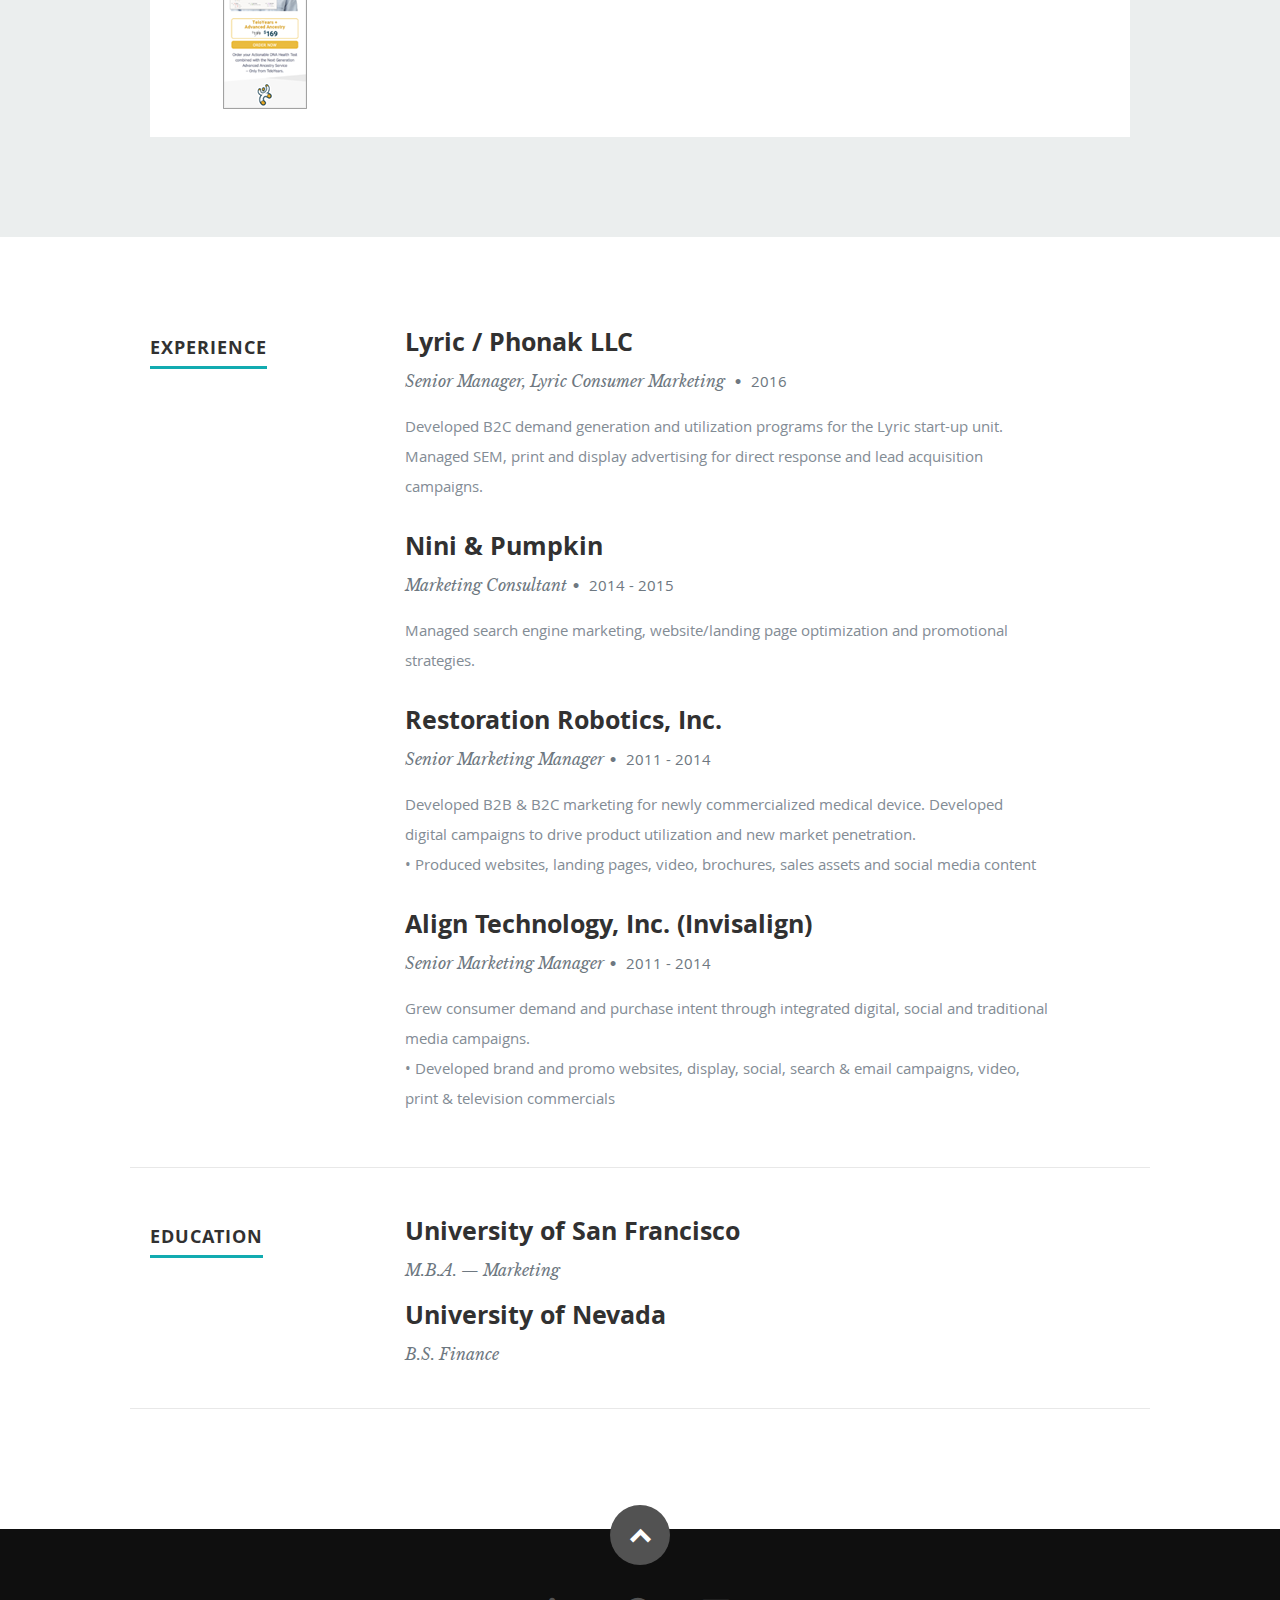
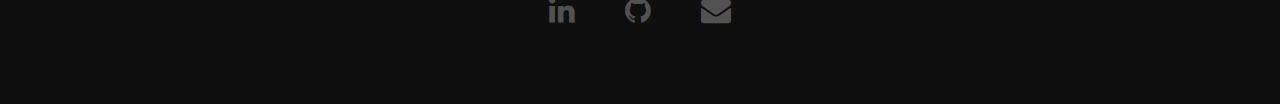
==== commit d509e238: "Copy changes" ====
--- a/index.html
+++ b/index.html
@@ -56,7 +56,7 @@
       <div class="row banner">
          <div class="banner-text">
             <h1 class="responsive-headline">Tim Parkyn</h1>
-            <h3><span>Software engineer</span> working in <span>Javascript</span>, <span>React</span> and <span>Ruby on Rails</span>.<br />I'm also an experienced digital marketer, helping companies build their businesses.</h3>
+            <h3><span>Software engineer working in Javascript, React and Ruby on Rails<.<br />I'm also an experienced digital marketer, helping companies build their businesses.</span></h3>
             <hr />
             <ul class="social">
                <!-- <li><a href="#"><i class="fa fa-facebook"></i></a></li>
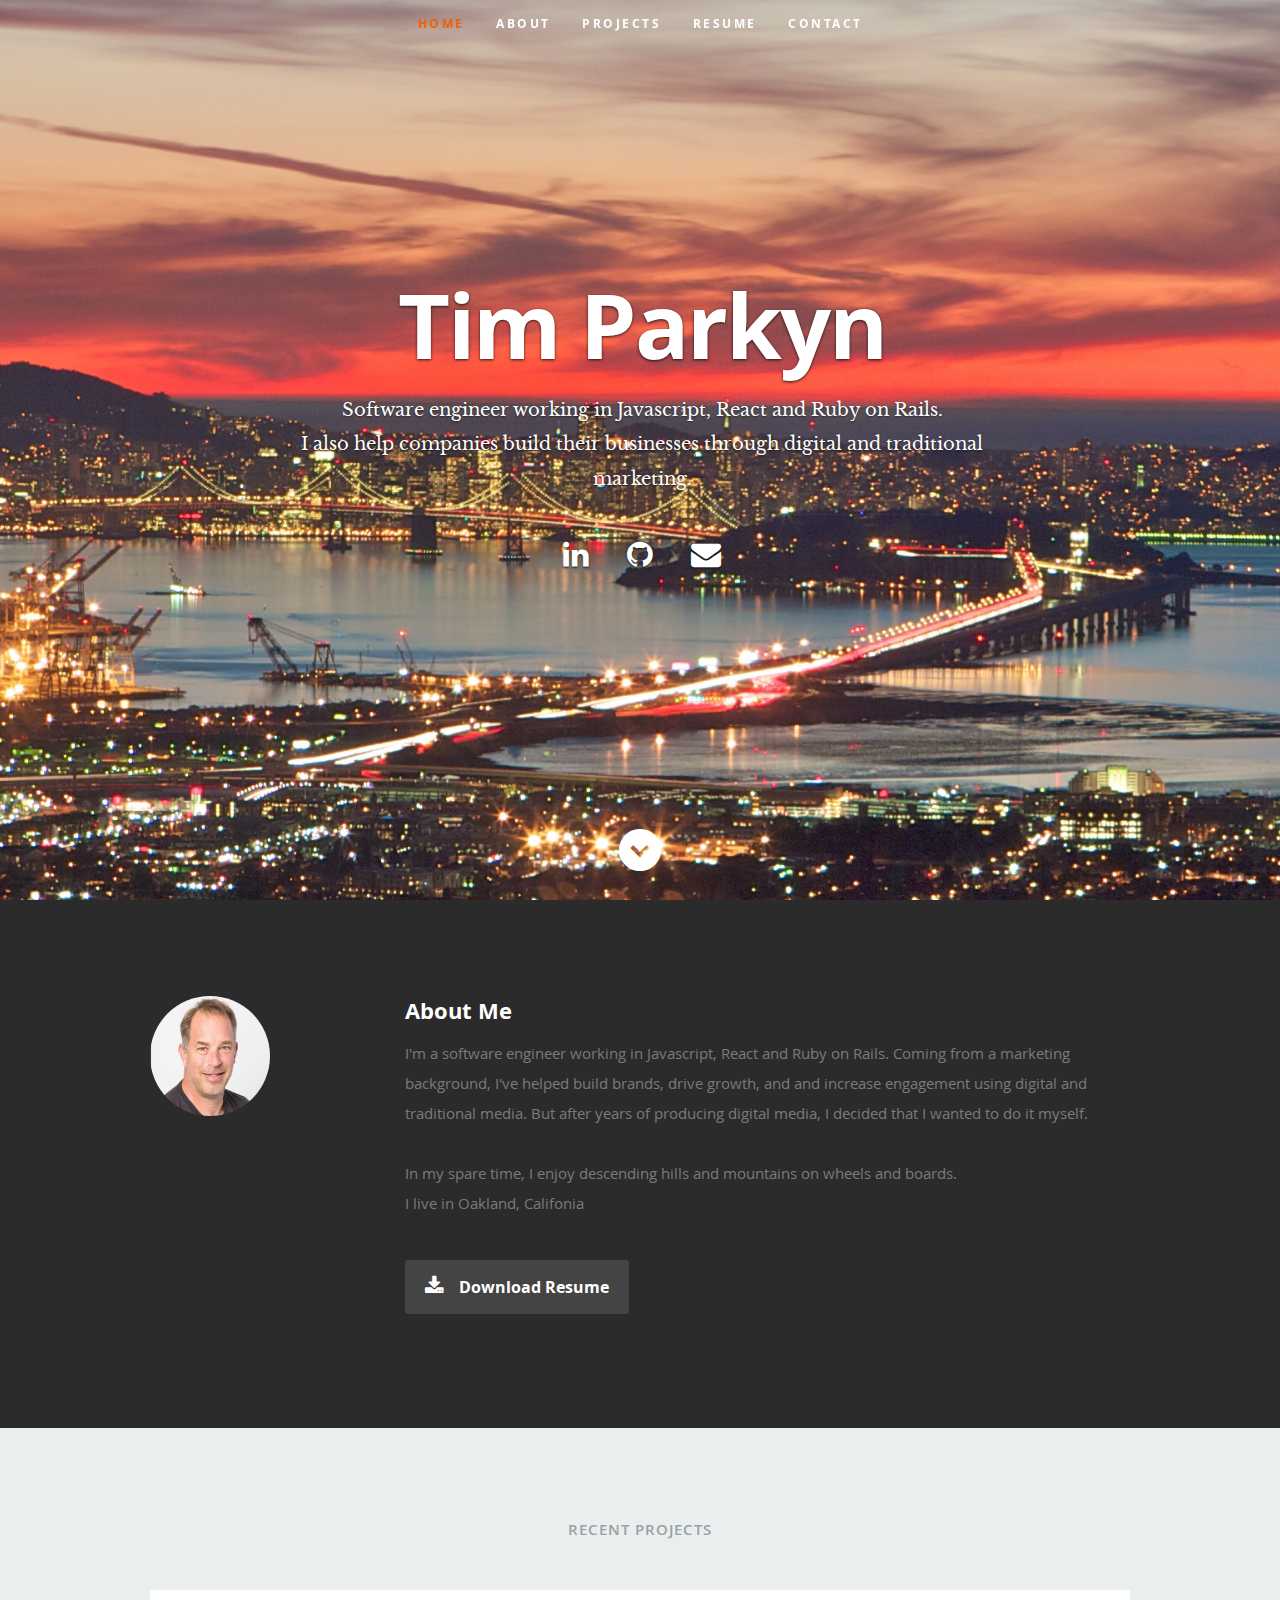
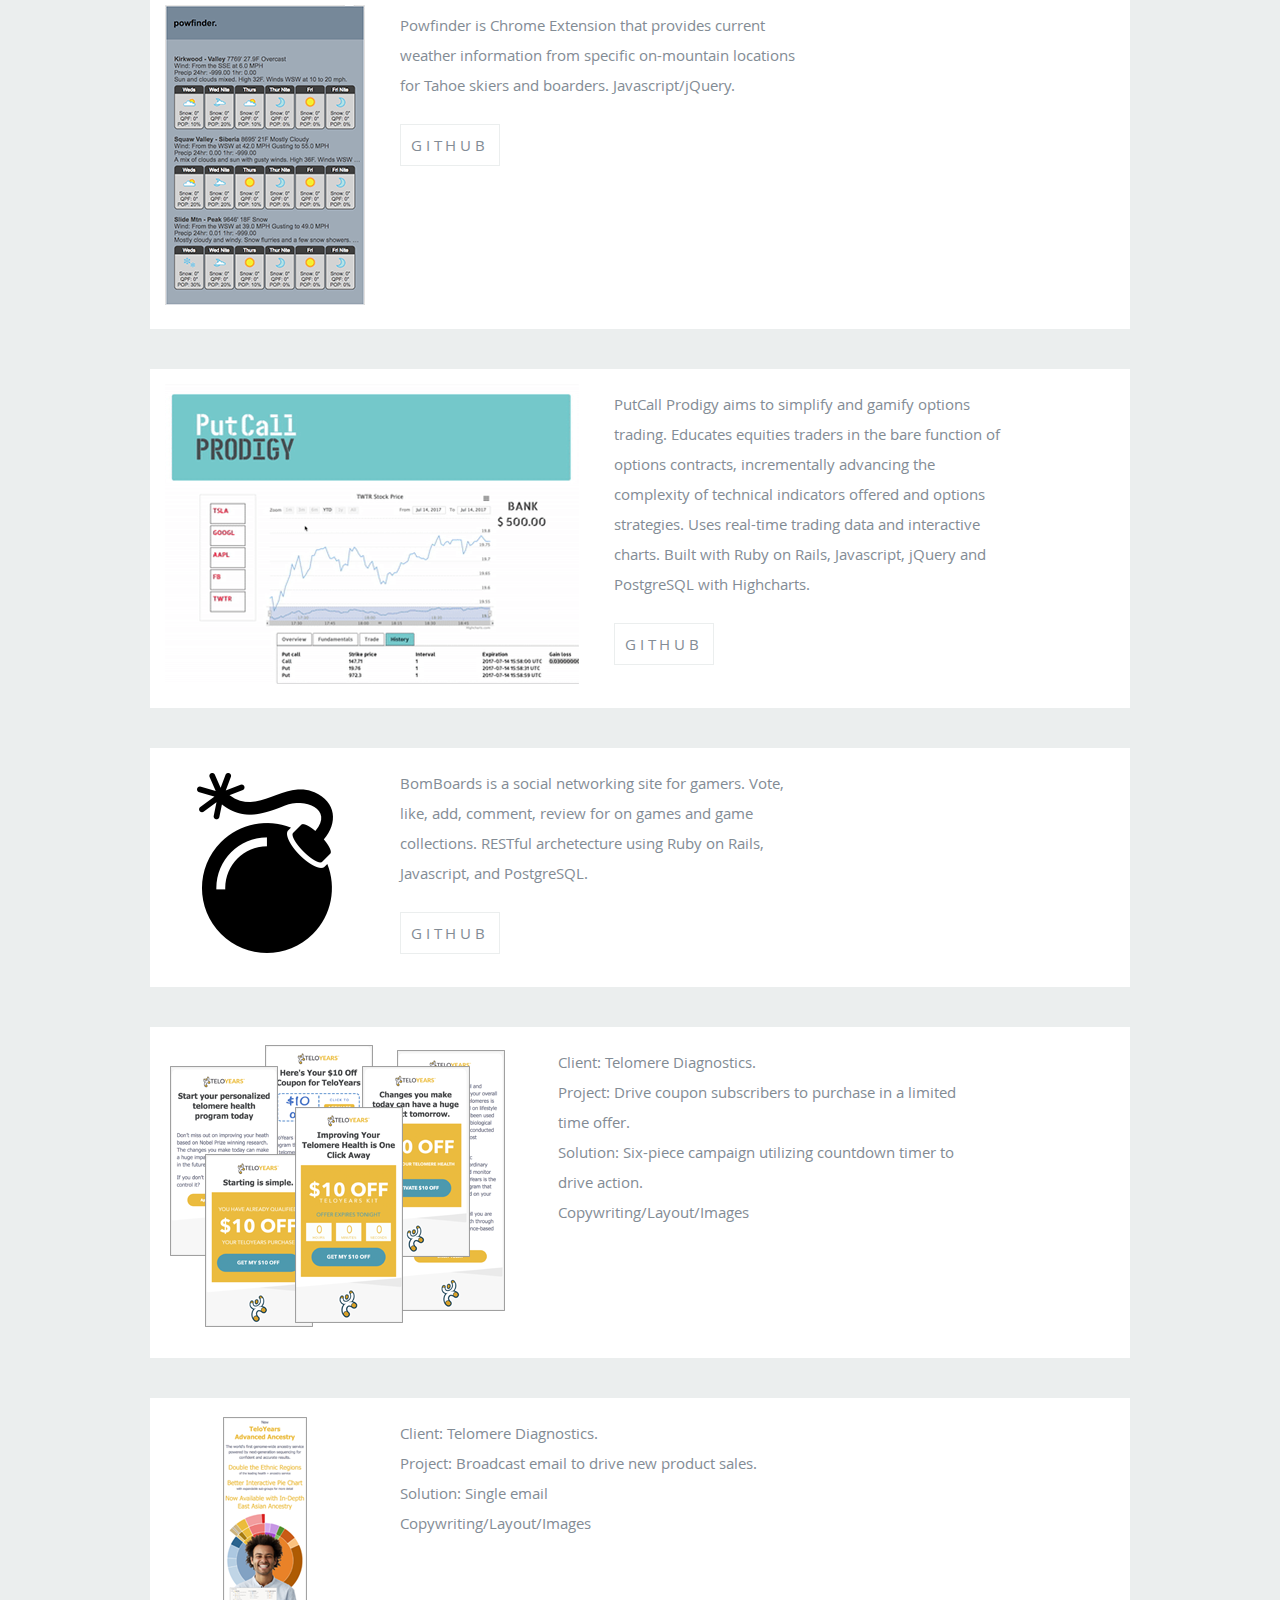
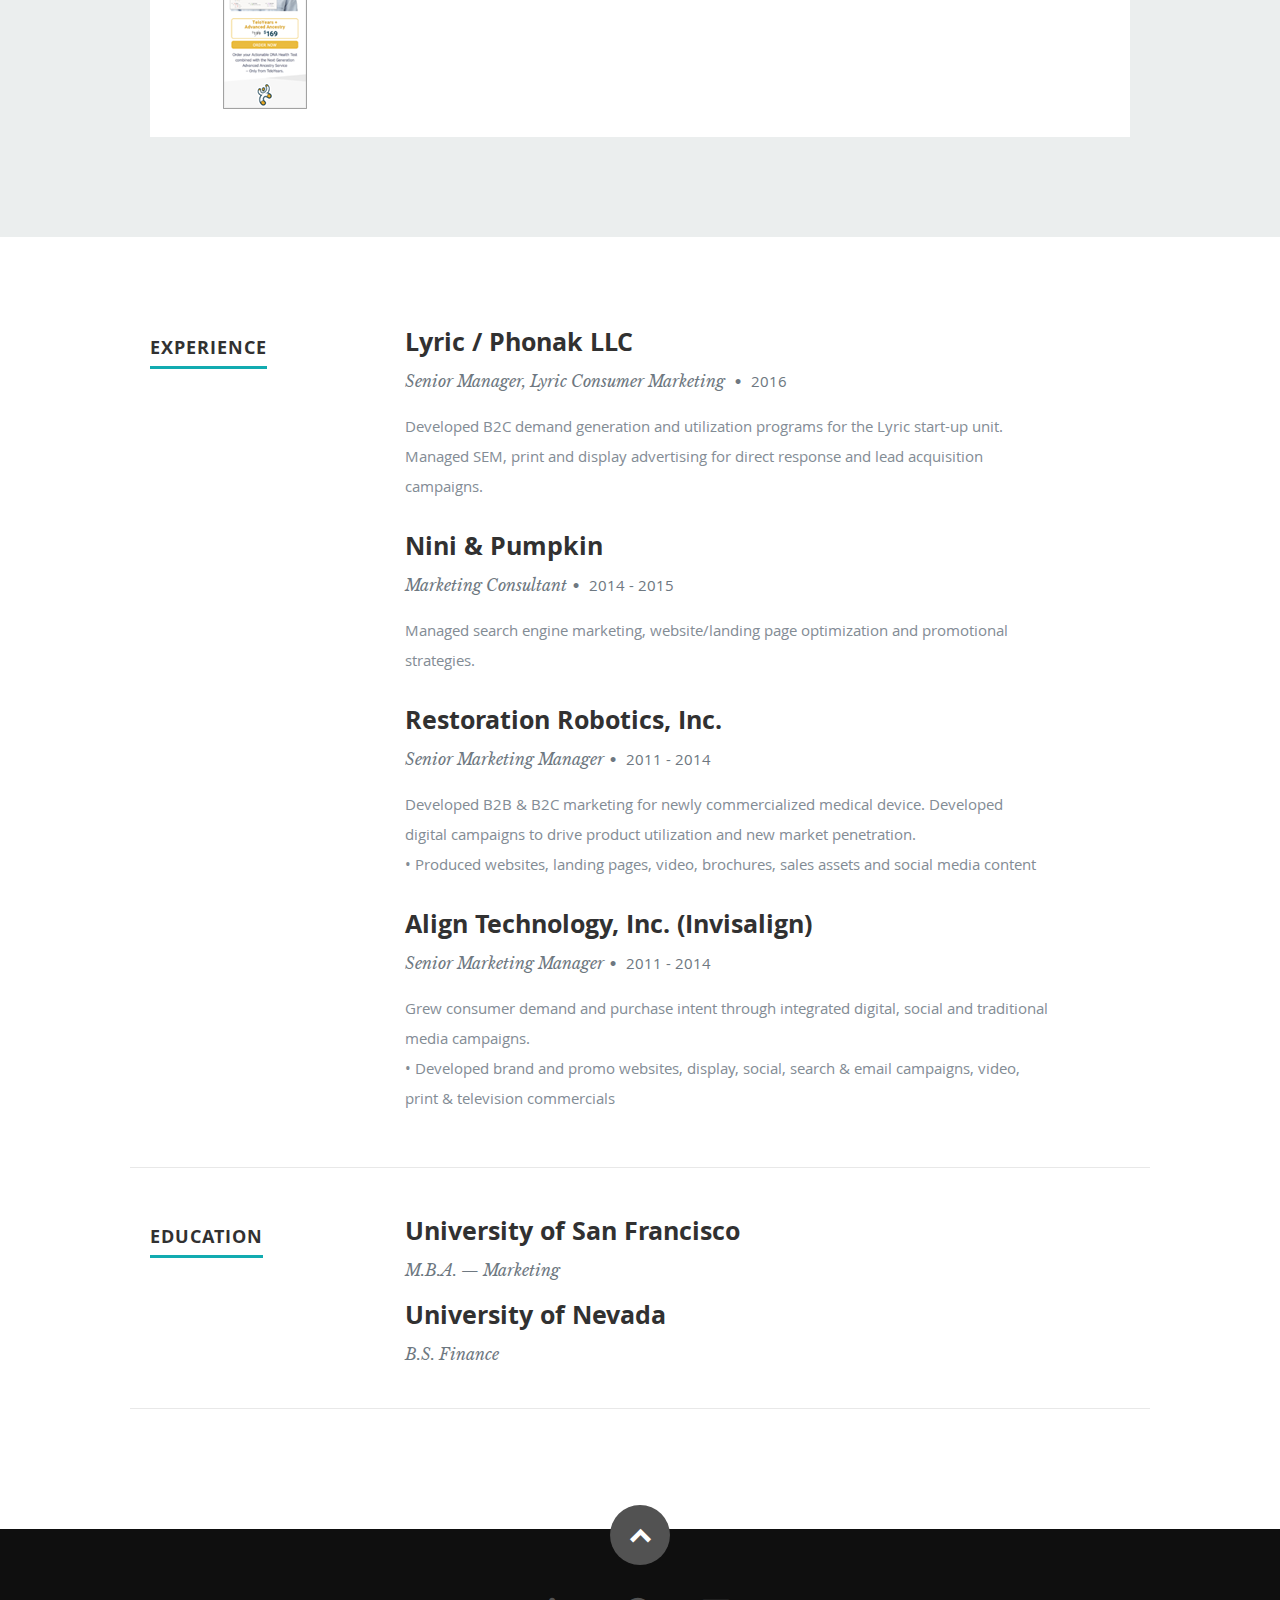
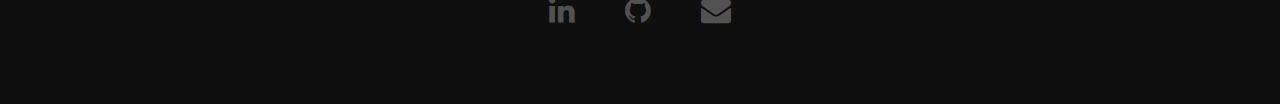
==== commit 05c375bd: "Copy change" ====
--- a/index.html
+++ b/index.html
@@ -56,7 +56,7 @@
       <div class="row banner">
          <div class="banner-text">
             <h1 class="responsive-headline">Tim Parkyn</h1>
-            <h3><span>Software engineer working in Javascript, React and Ruby on Rails<.<br />I'm also an experienced digital marketer, helping companies build their businesses.</span></h3>
+            <h3><span>Software engineer working in Javascript, React and Ruby on Rails.<br />I also help companies build their businesses through digital and traditional marketing.</span></h3>
             <hr />
             <ul class="social">
                <!-- <li><a href="#"><i class="fa fa-facebook"></i></a></li>
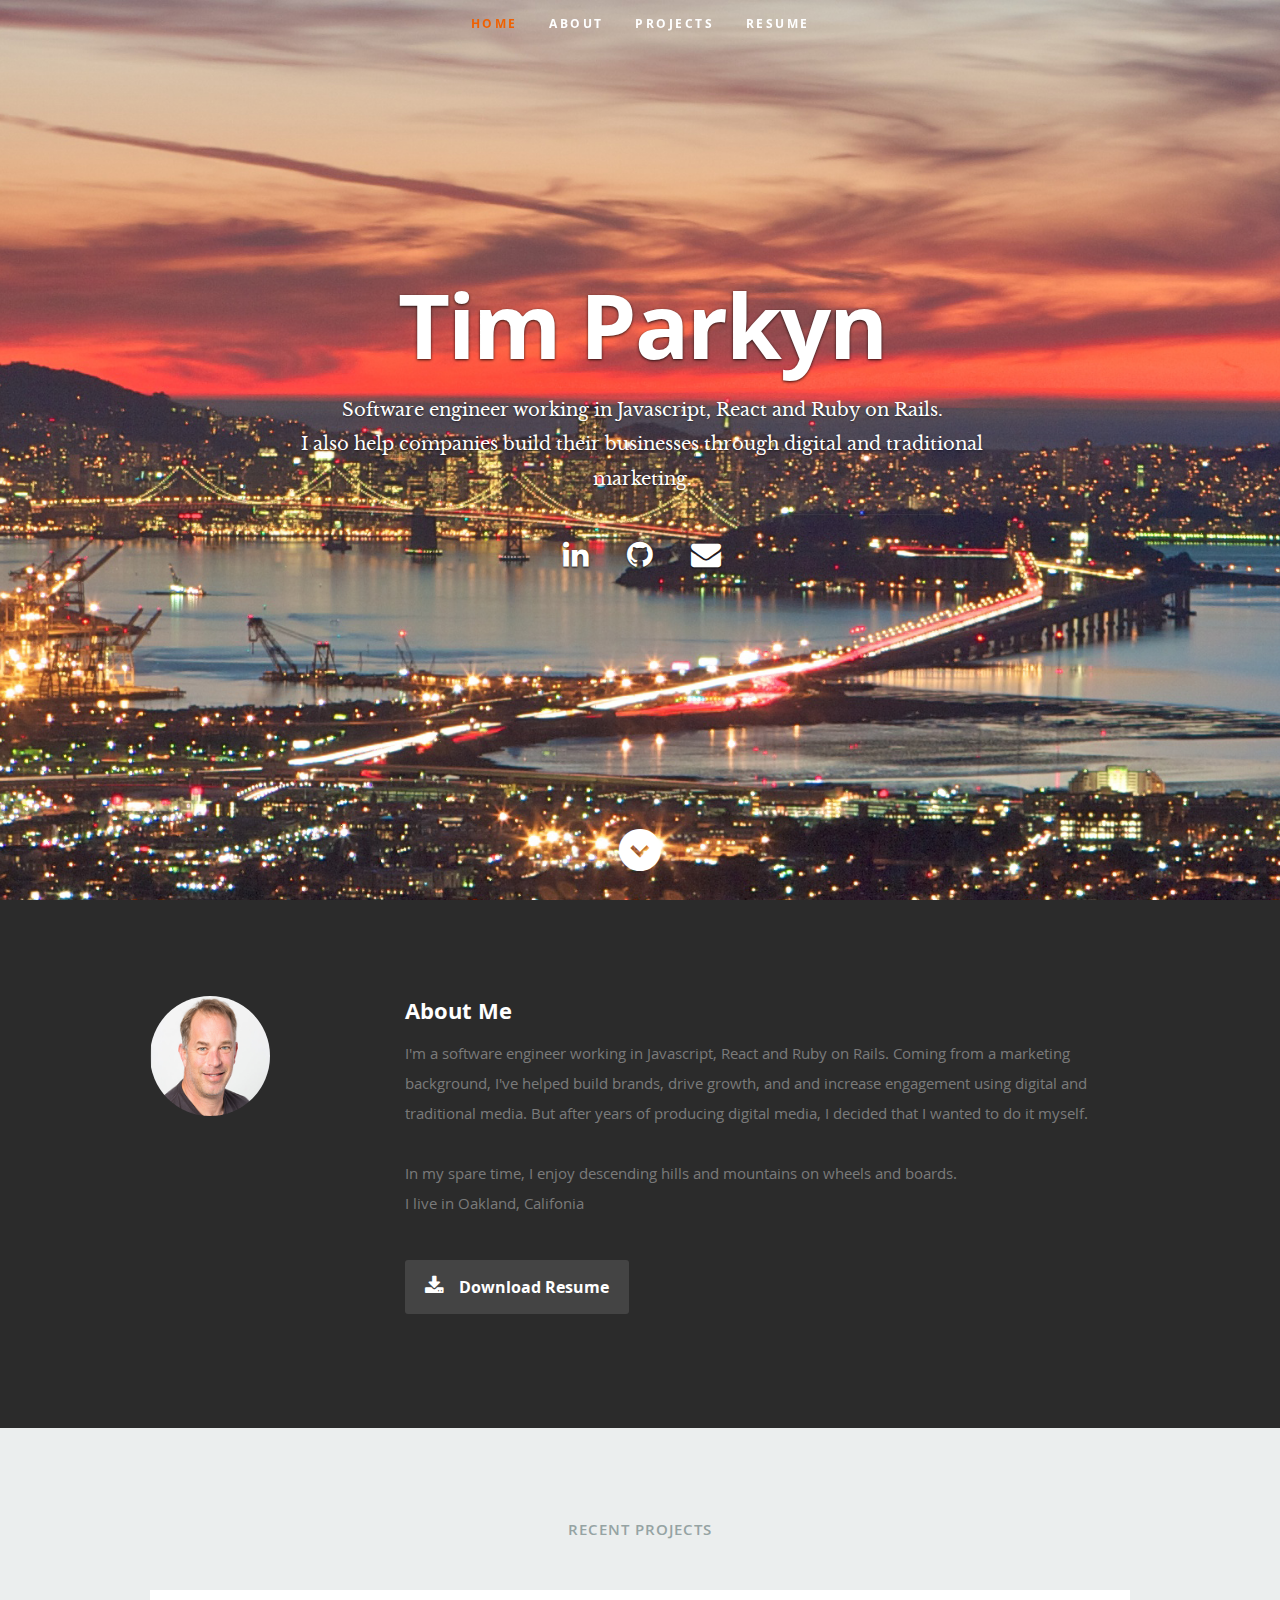
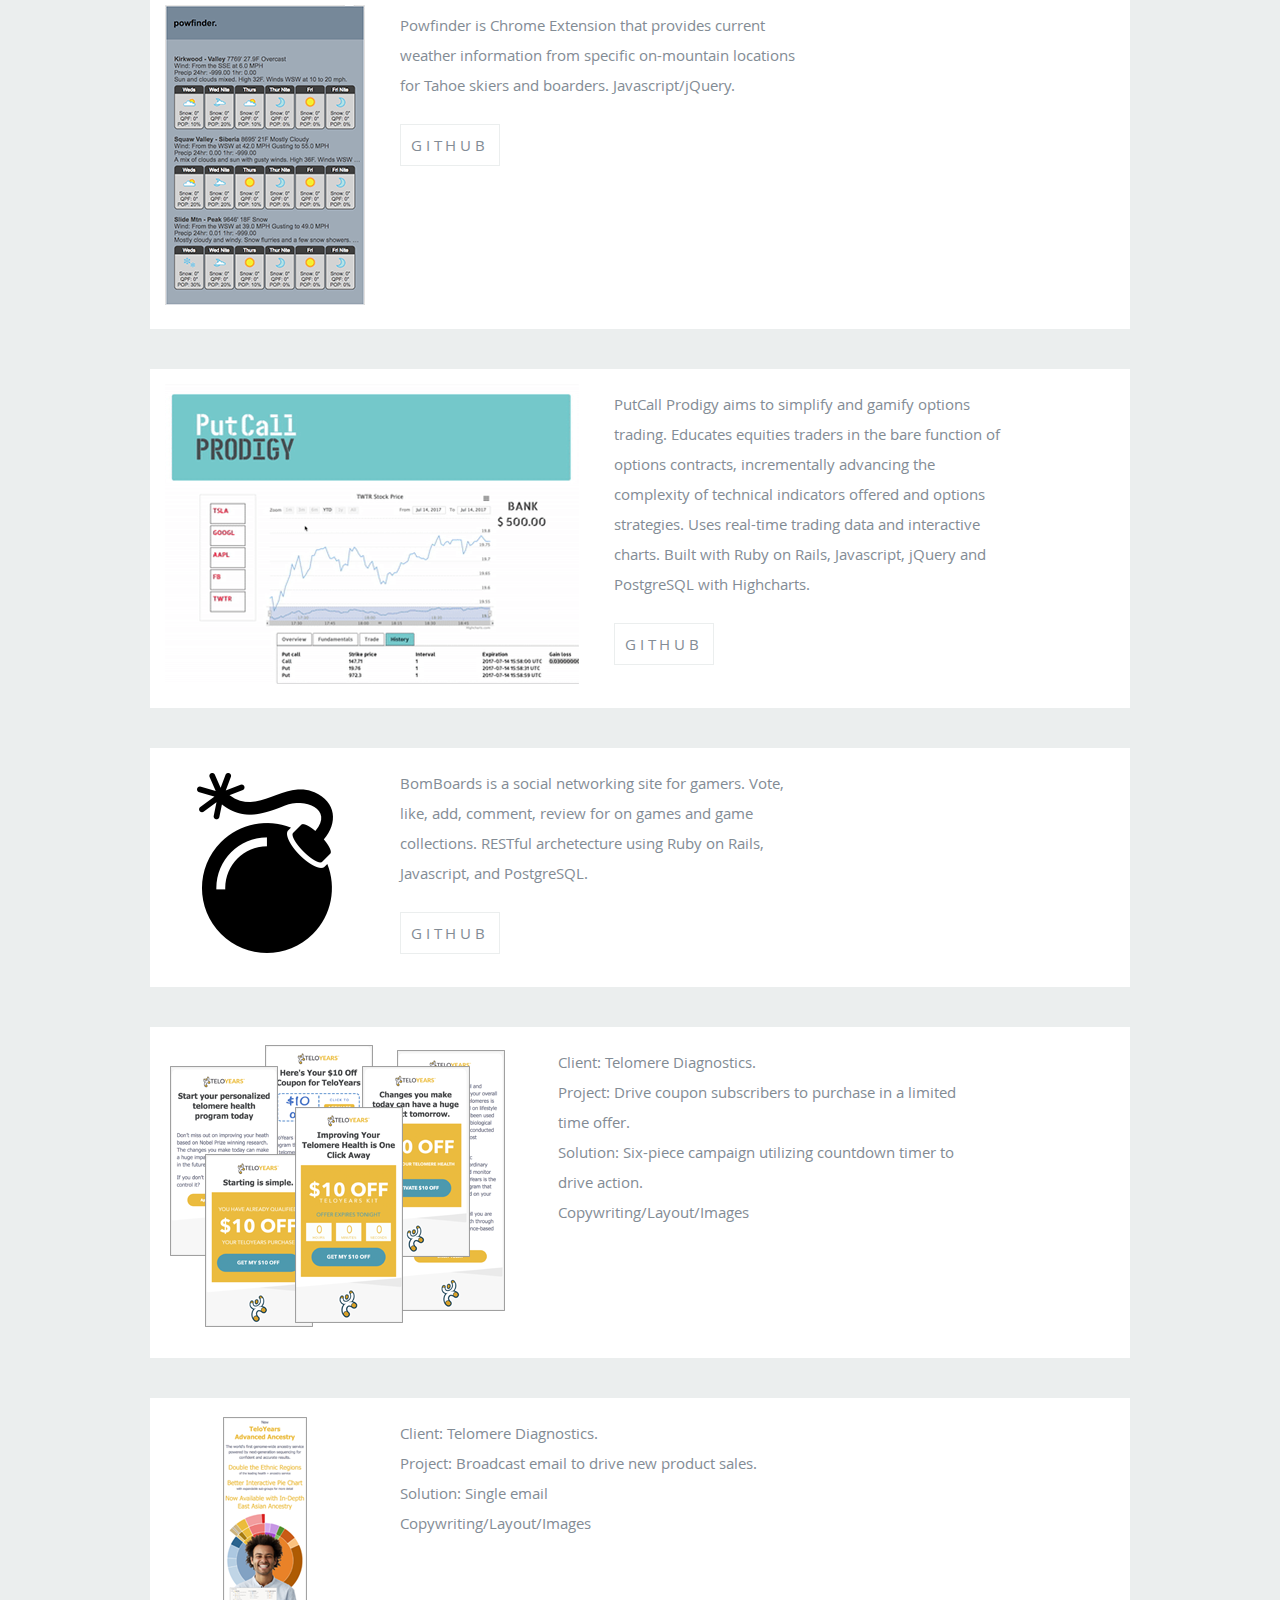
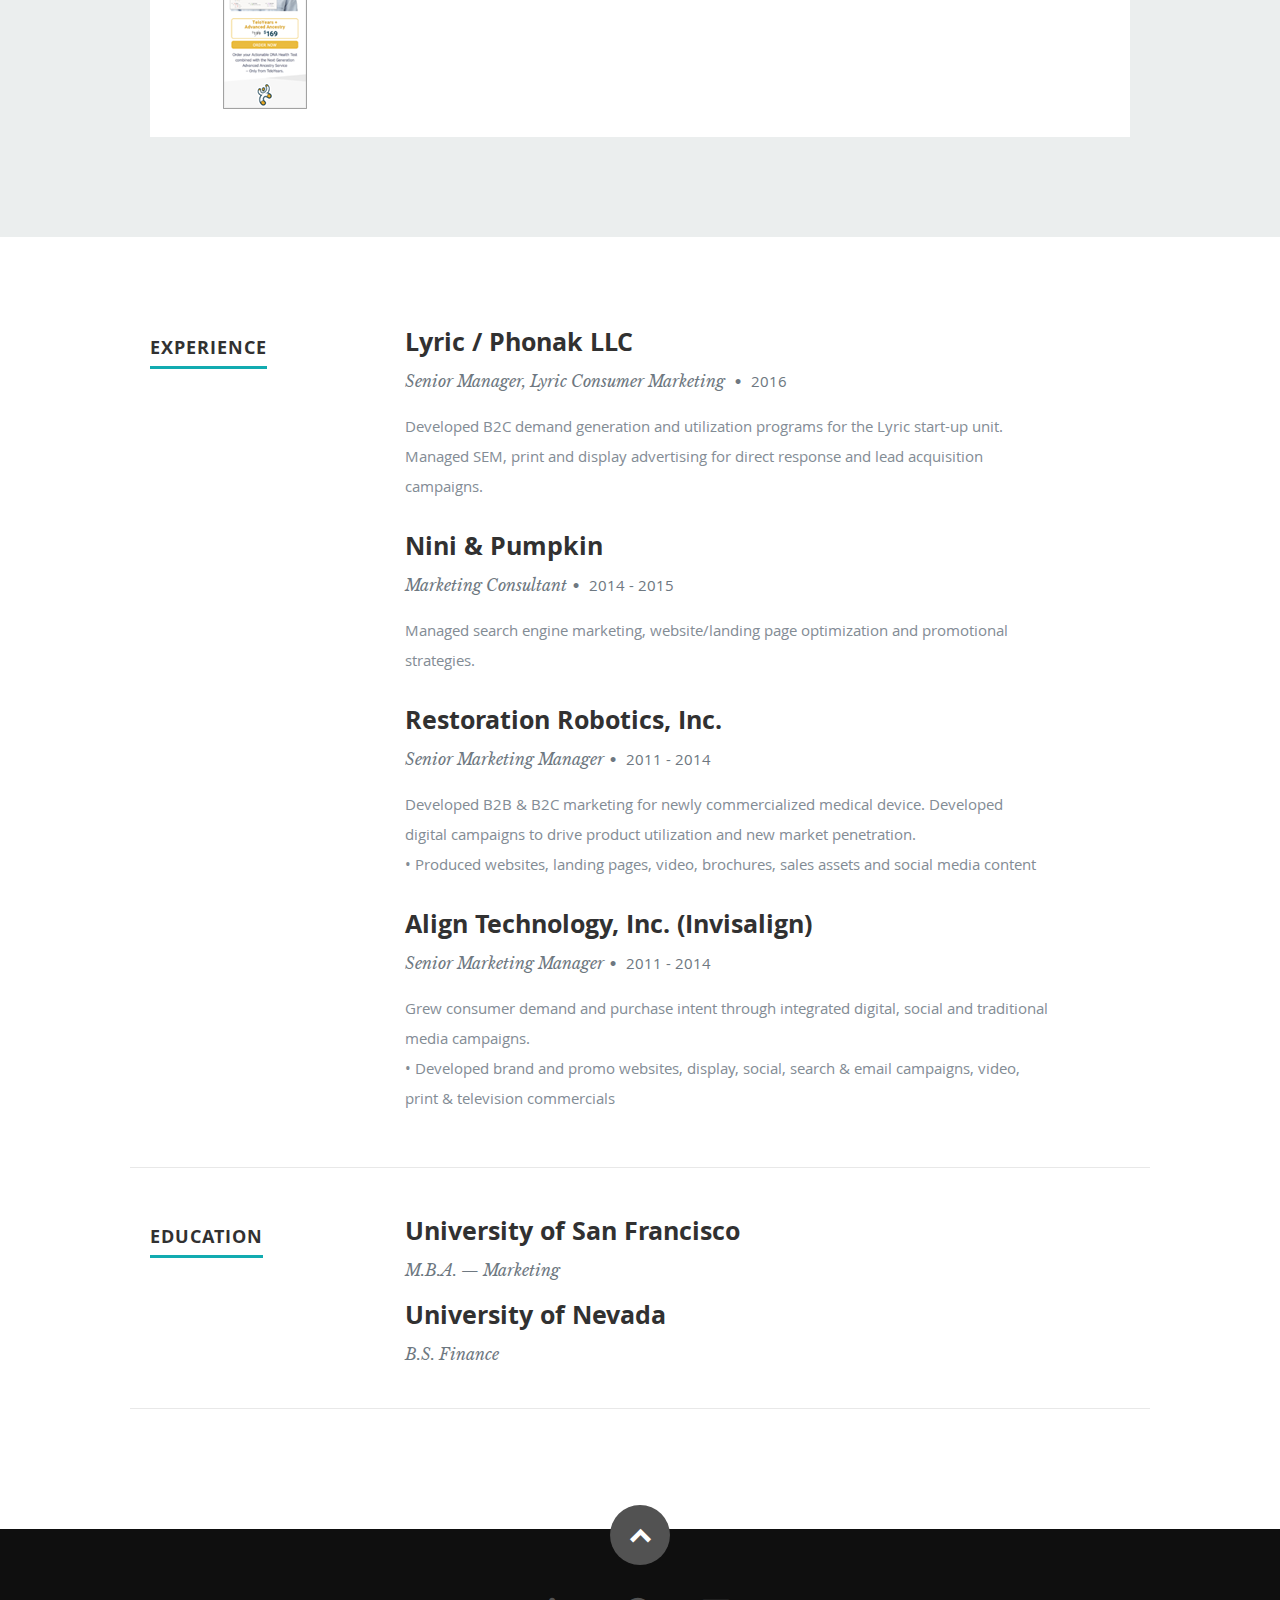
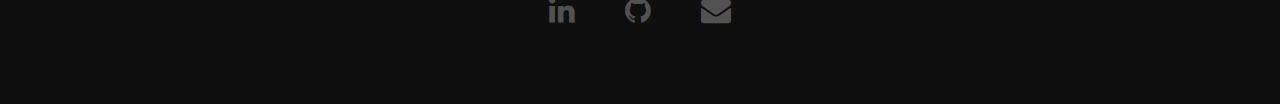
==== commit a44abb44: "Remove contact menu item" ====
--- a/index.html
+++ b/index.html
@@ -48,7 +48,7 @@
             <li><a class="smoothscroll" href="#about">About</a></li>
             <li><a class="smoothscroll" href="#portfolio">Projects</a></li>
 	         <li><a class="smoothscroll" href="#resume">Resume</a></li>
-            <li><a class="smoothscroll" href="#contact">Contact</a></li>
+            <!-- <li><a class="smoothscroll" href="#contact">Contact</a></li> -->
          </ul> <!-- end #nav -->
 
       </nav> <!-- end #nav-wrap -->
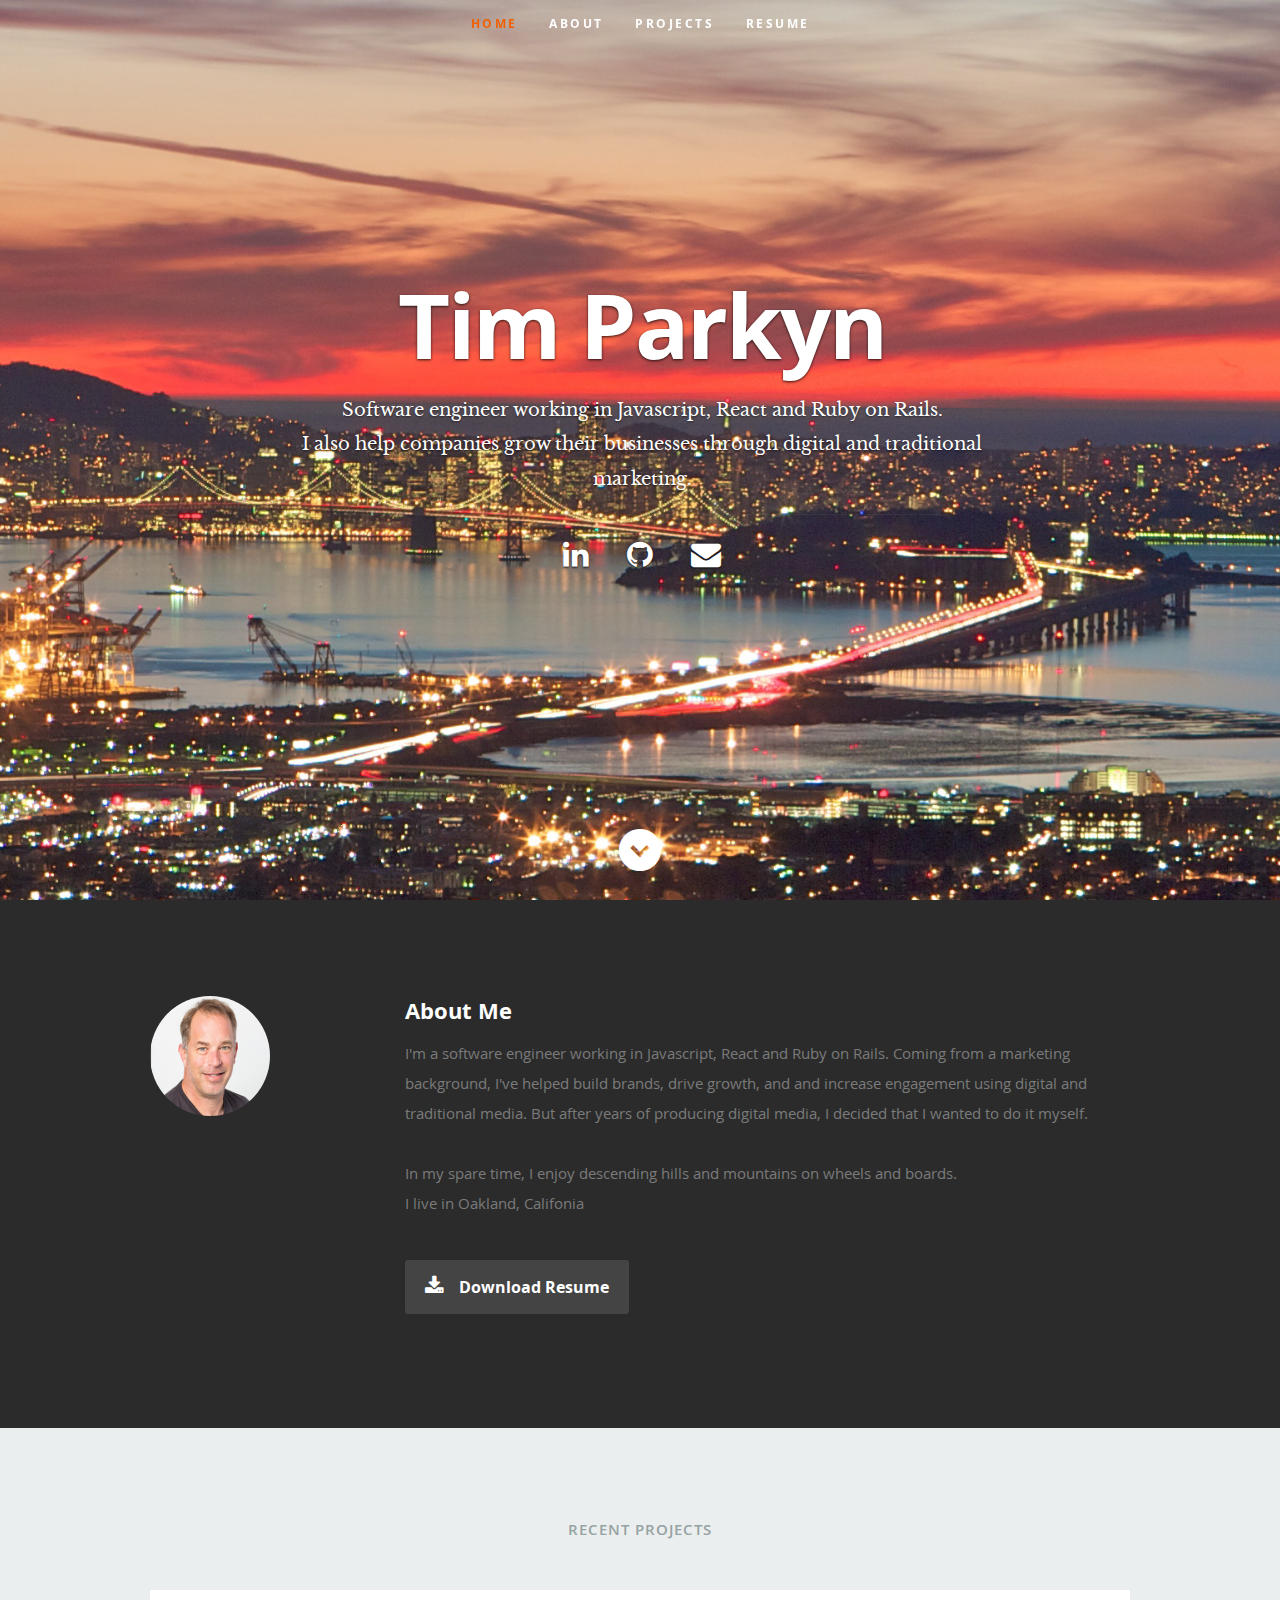
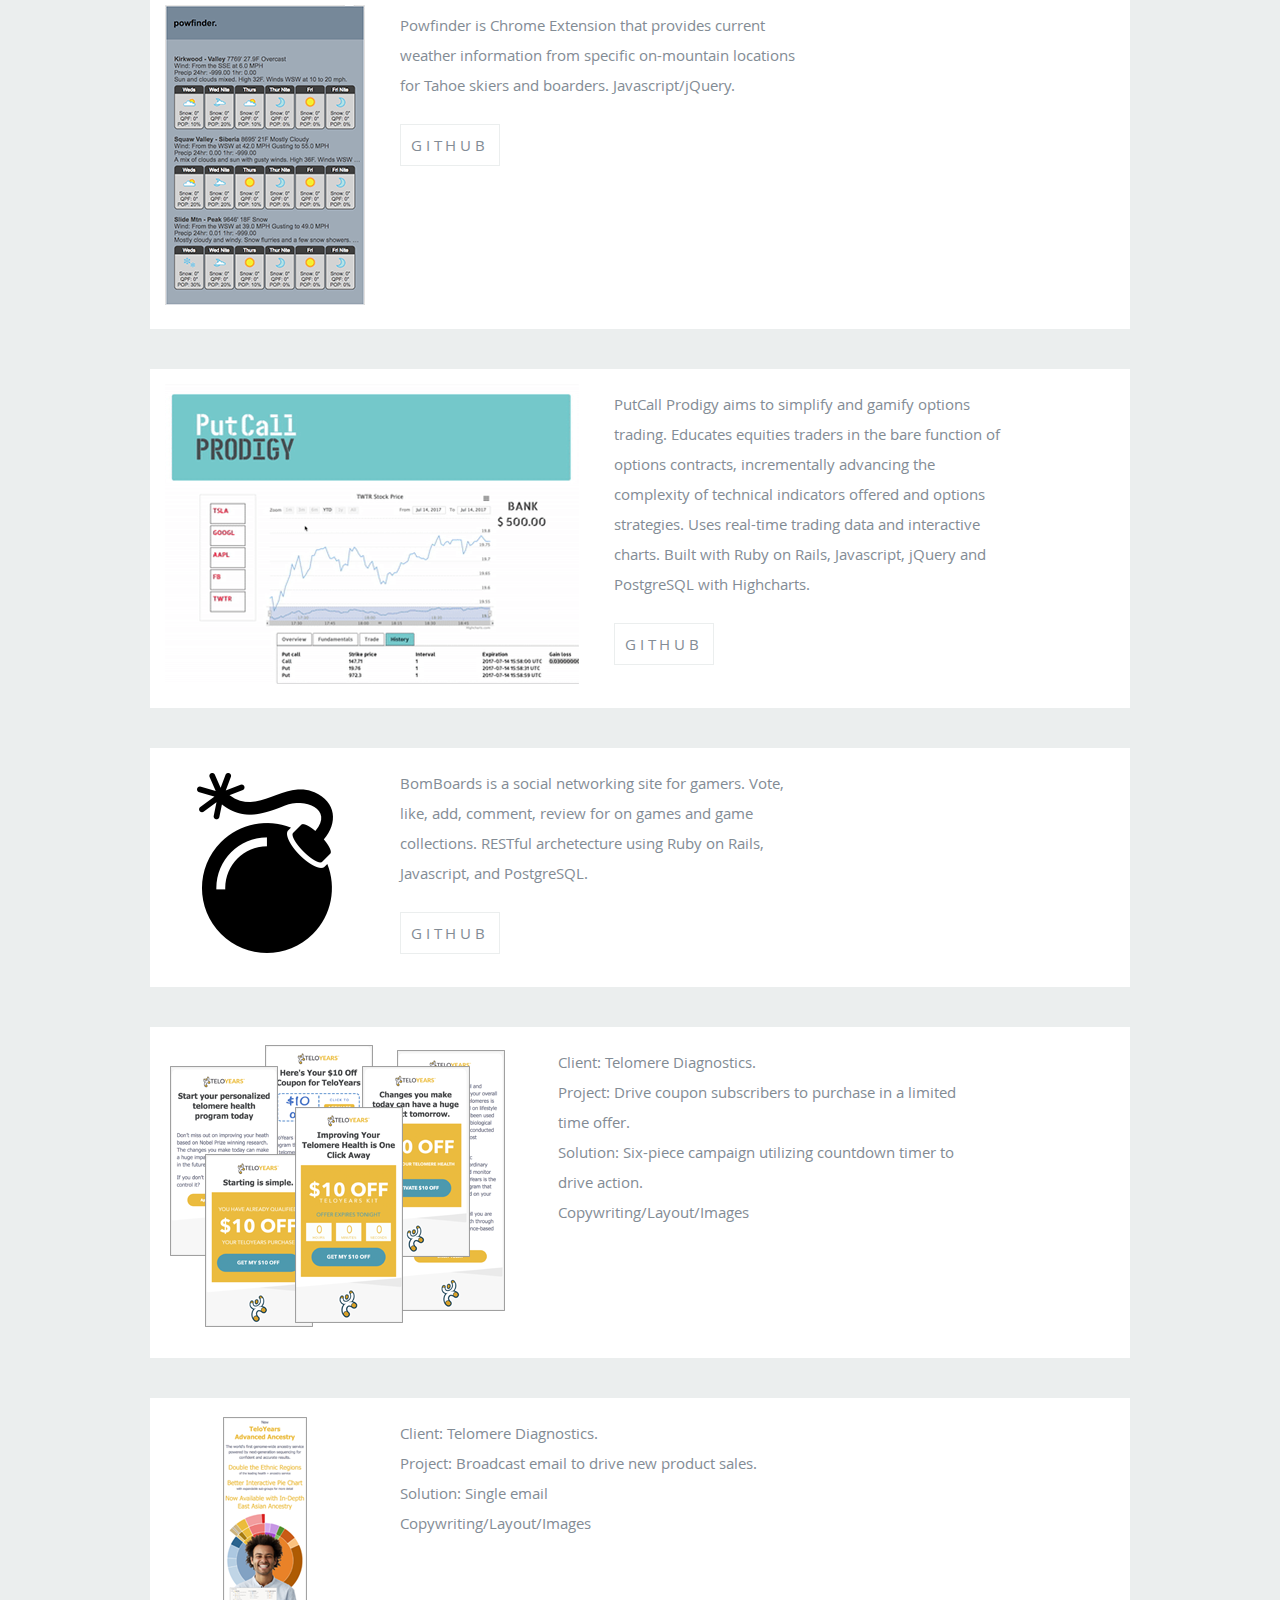
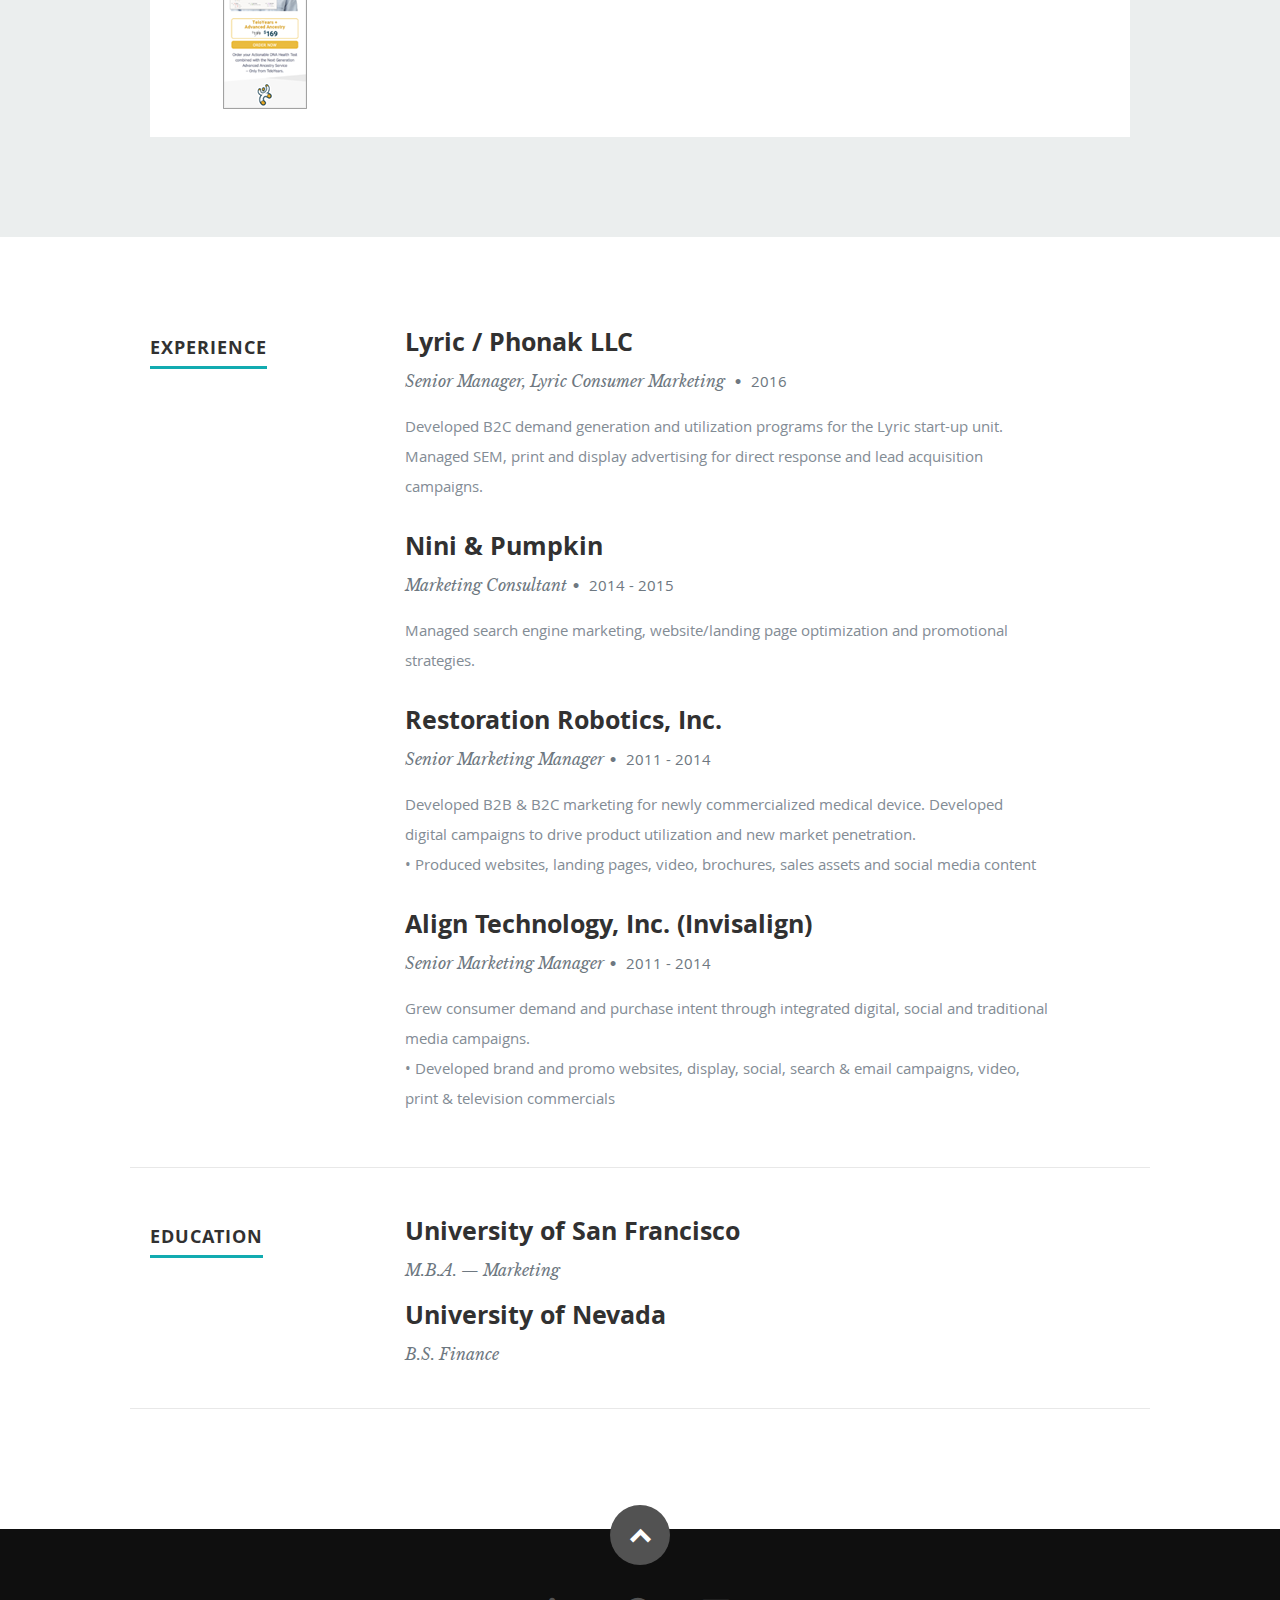
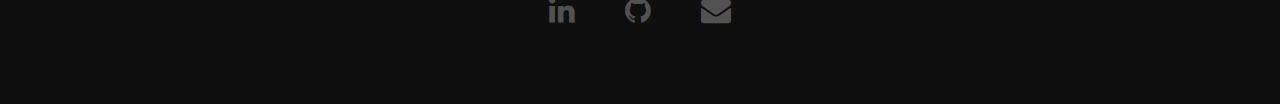
==== commit 5a9180c2: "copy change" ====
--- a/index.html
+++ b/index.html
@@ -56,7 +56,7 @@
       <div class="row banner">
          <div class="banner-text">
             <h1 class="responsive-headline">Tim Parkyn</h1>
-            <h3><span>Software engineer working in Javascript, React and Ruby on Rails.<br />I also help companies build their businesses through digital and traditional marketing.</span></h3>
+            <h3><span>Software engineer working in Javascript, React and Ruby on Rails.<br />I also help companies grow their businesses through digital and traditional marketing.</span></h3>
             <hr />
             <ul class="social">
                <!-- <li><a href="#"><i class="fa fa-facebook"></i></a></li>
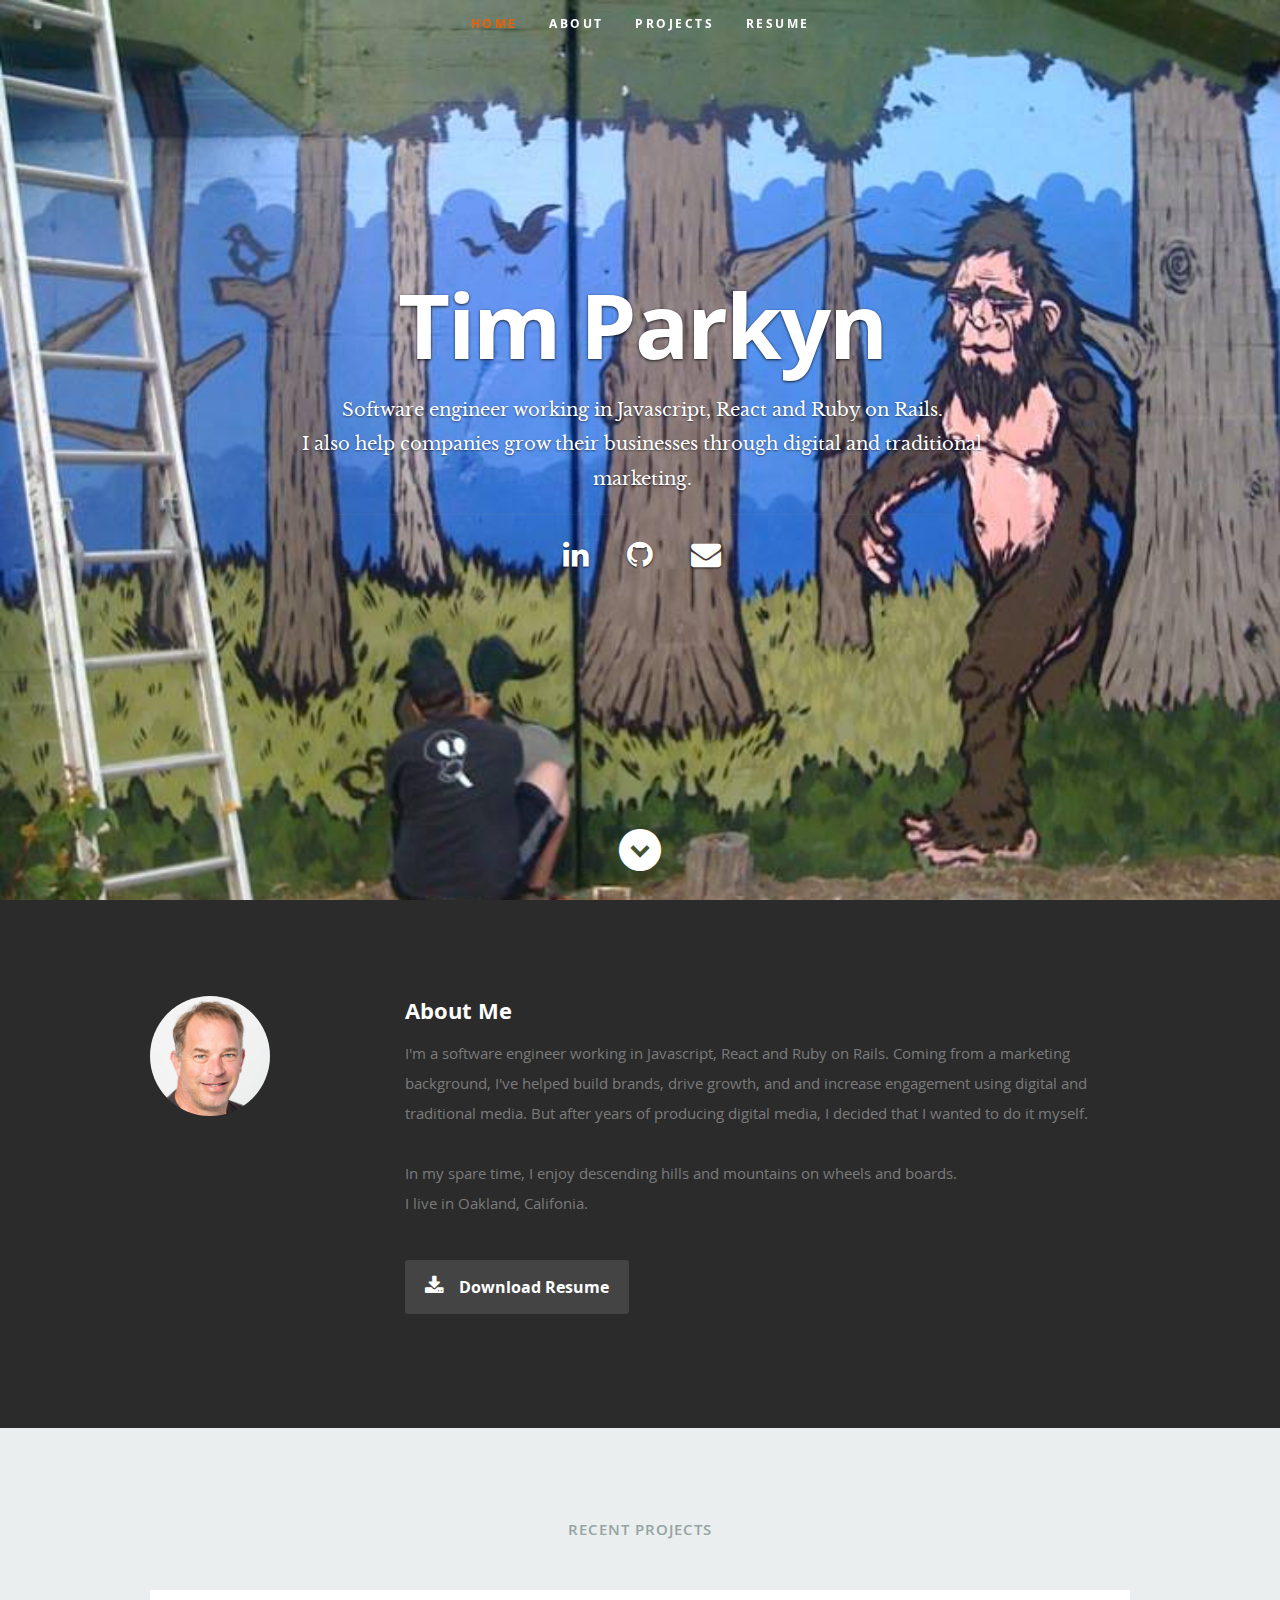
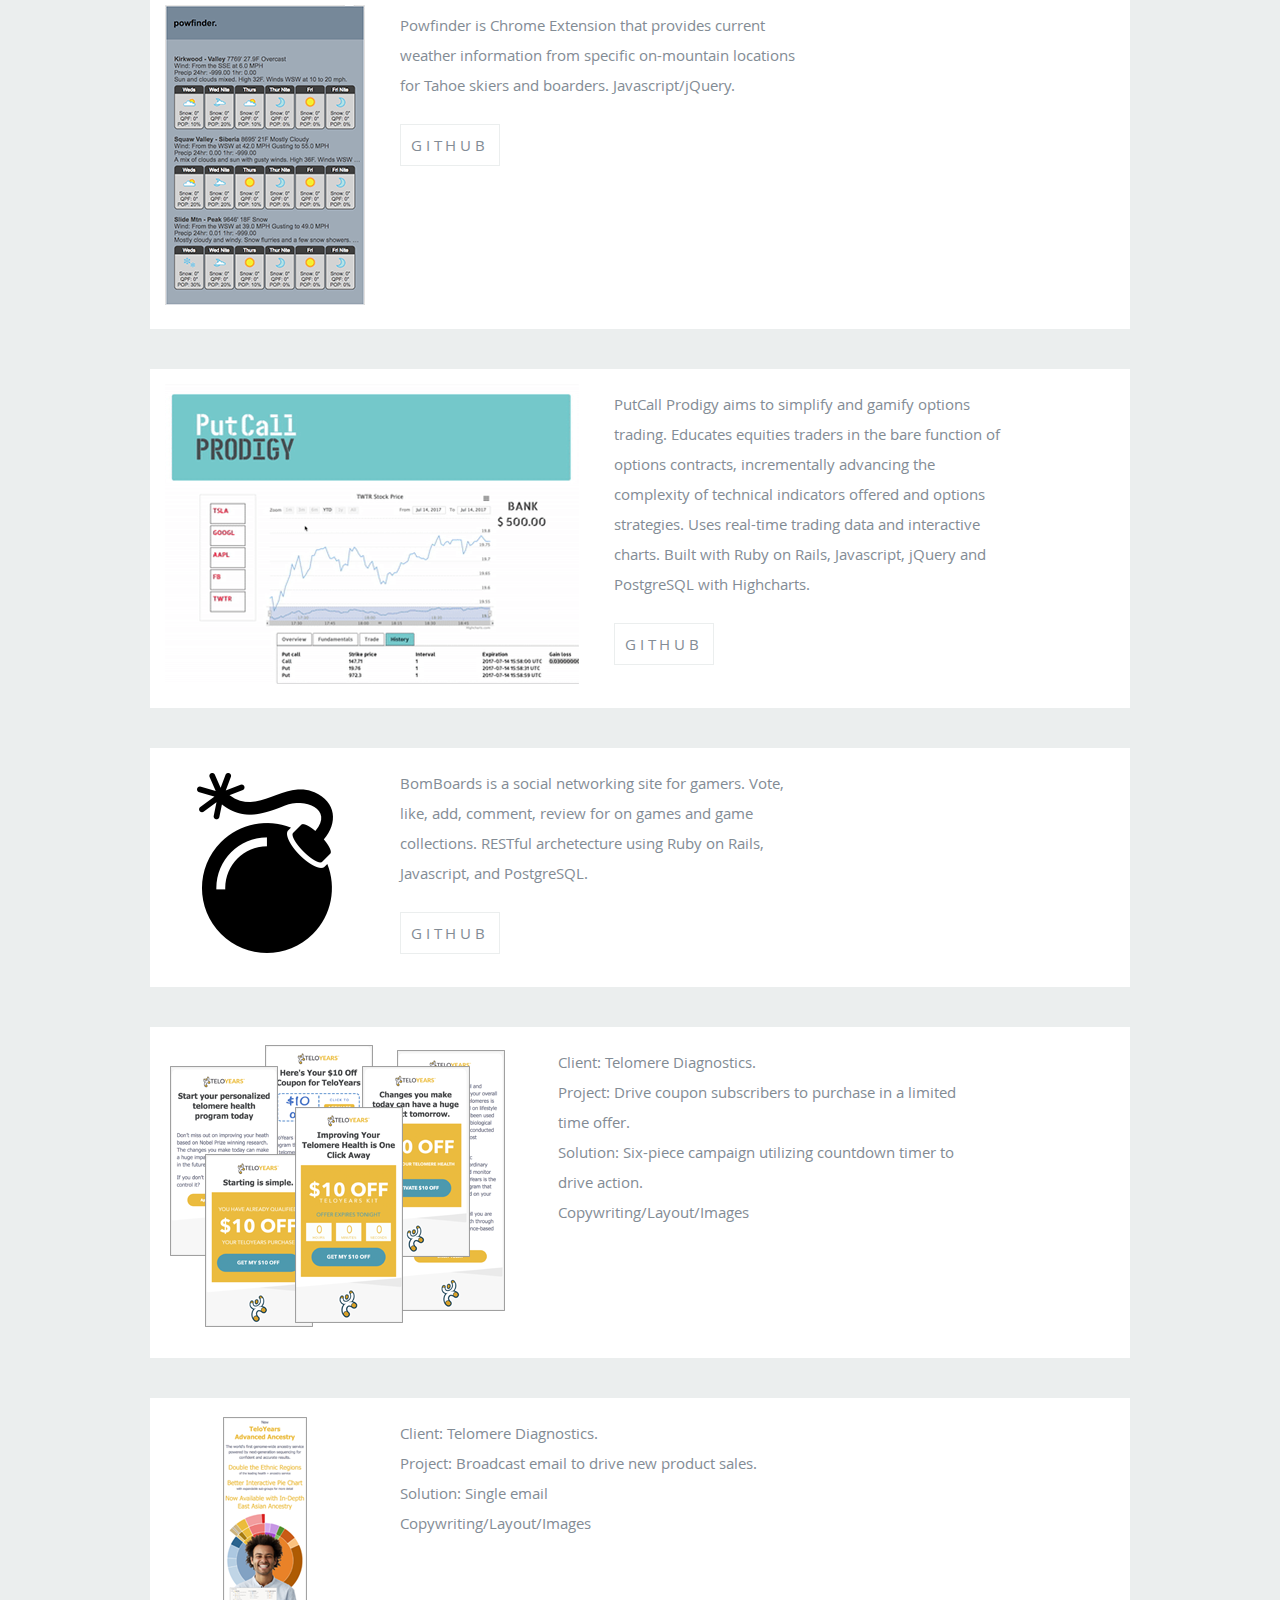
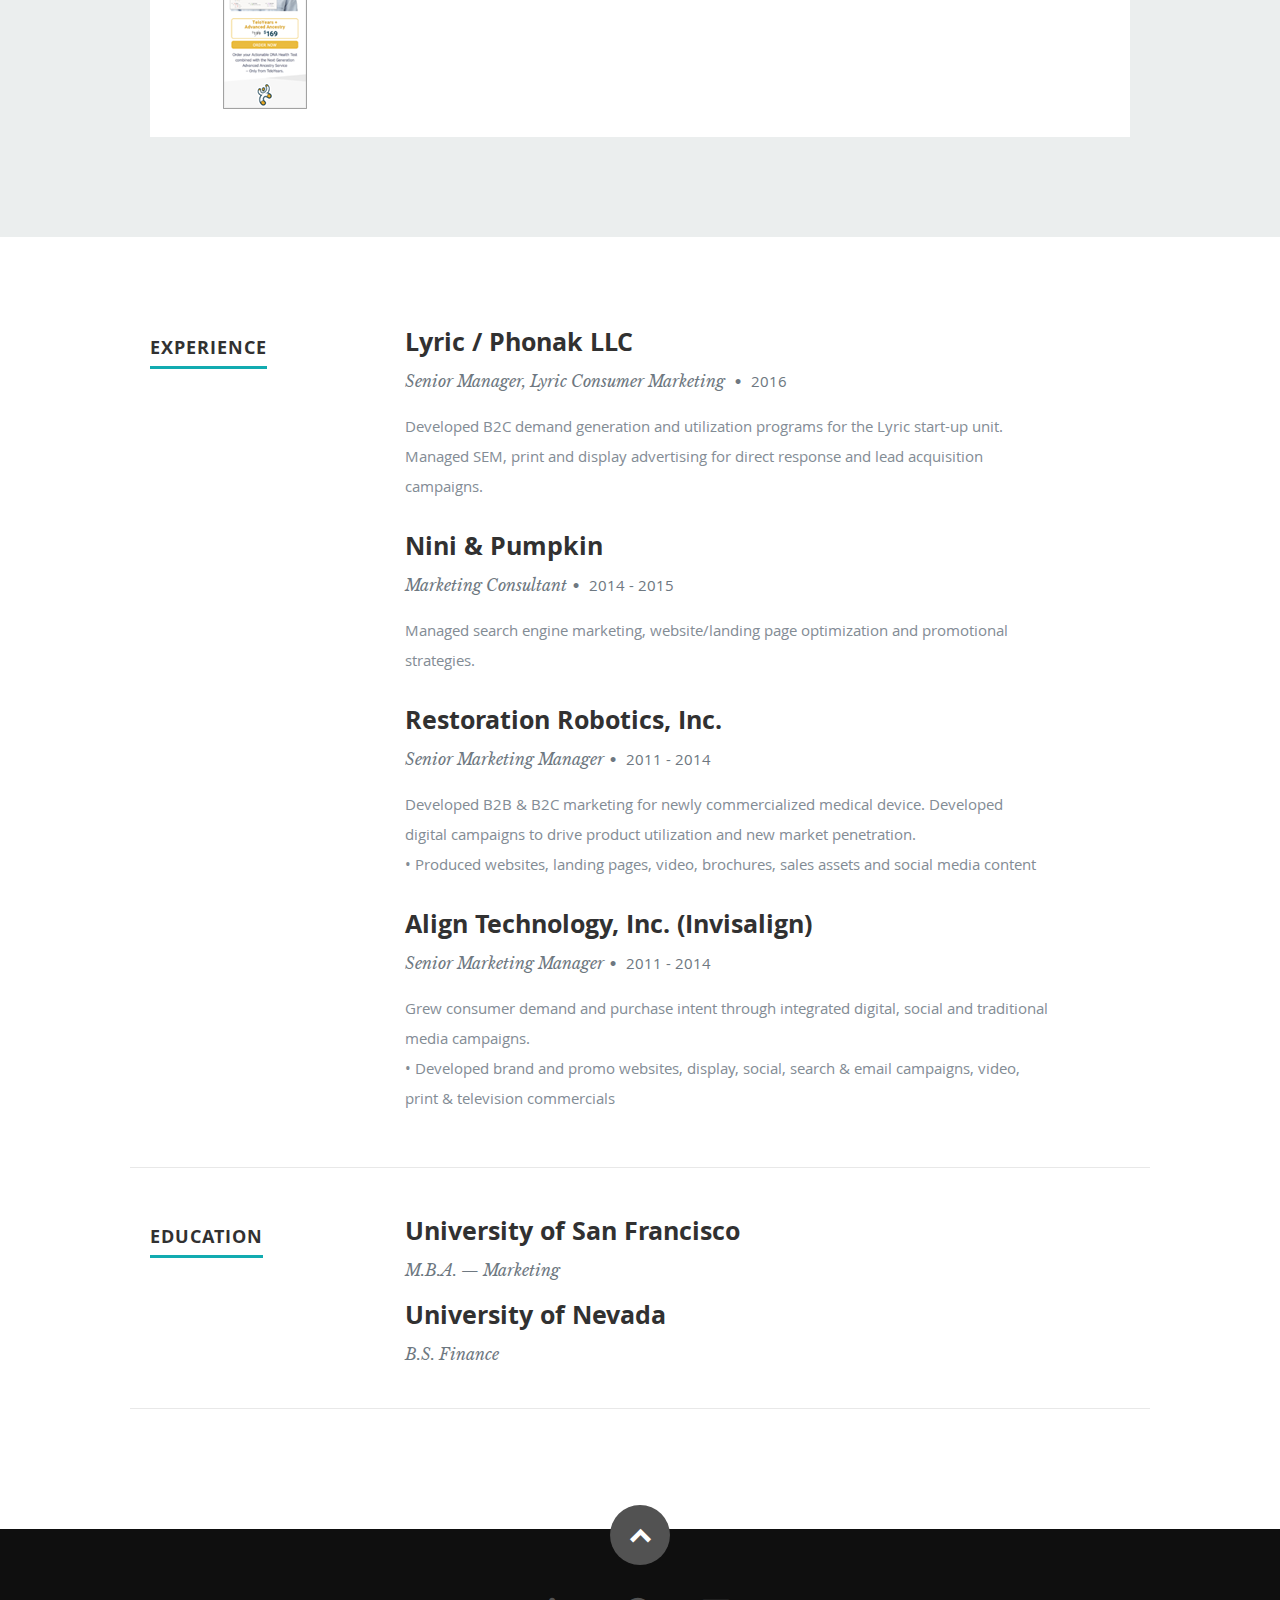
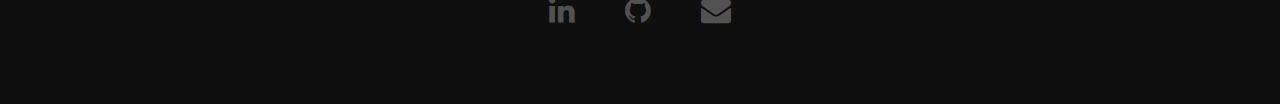
==== commit 88941aea: "Image adjust" ====
--- a/index.html
+++ b/index.html
@@ -99,7 +99,7 @@
             <h2>About Me</h2>
 
             <p>I'm a software engineer working in <span>Javascript</span>, <span>React</span> and <span>Ruby on Rails</span>. Coming from a marketing background, I've helped build
-             brands, drive growth, and and increase engagement using digital and traditional media. But after years of producing digital media, I decided that I wanted to do it myself.<br /><br />In my spare time, I enjoy descending hills and mountains on wheels and boards. <br />I live in <span>Oakland</span>, Califonia
+             brands, drive growth, and and increase engagement using digital and traditional media. But after years of producing digital media, I decided that I wanted to do it myself.<br /><br />In my spare time, I enjoy descending hills and mountains on wheels and boards. <br />I live in <span>Oakland</span>, Califonia.
             </p>
 
             <div class="row">
--- a/css/layout.css
+++ b/css/layout.css
@@ -33,7 +33,7 @@
    height: 800px;
    min-height: 500px;
    width: 100%;
-   background: #161415 url(../images/sunset3.jpg) no-repeat top center;
+   background: #161415 url(../images/bigfoot.jpg) no-repeat top center;
    background-size: cover !important;
 	-webkit-background-size: cover !important;
    text-align: center;
